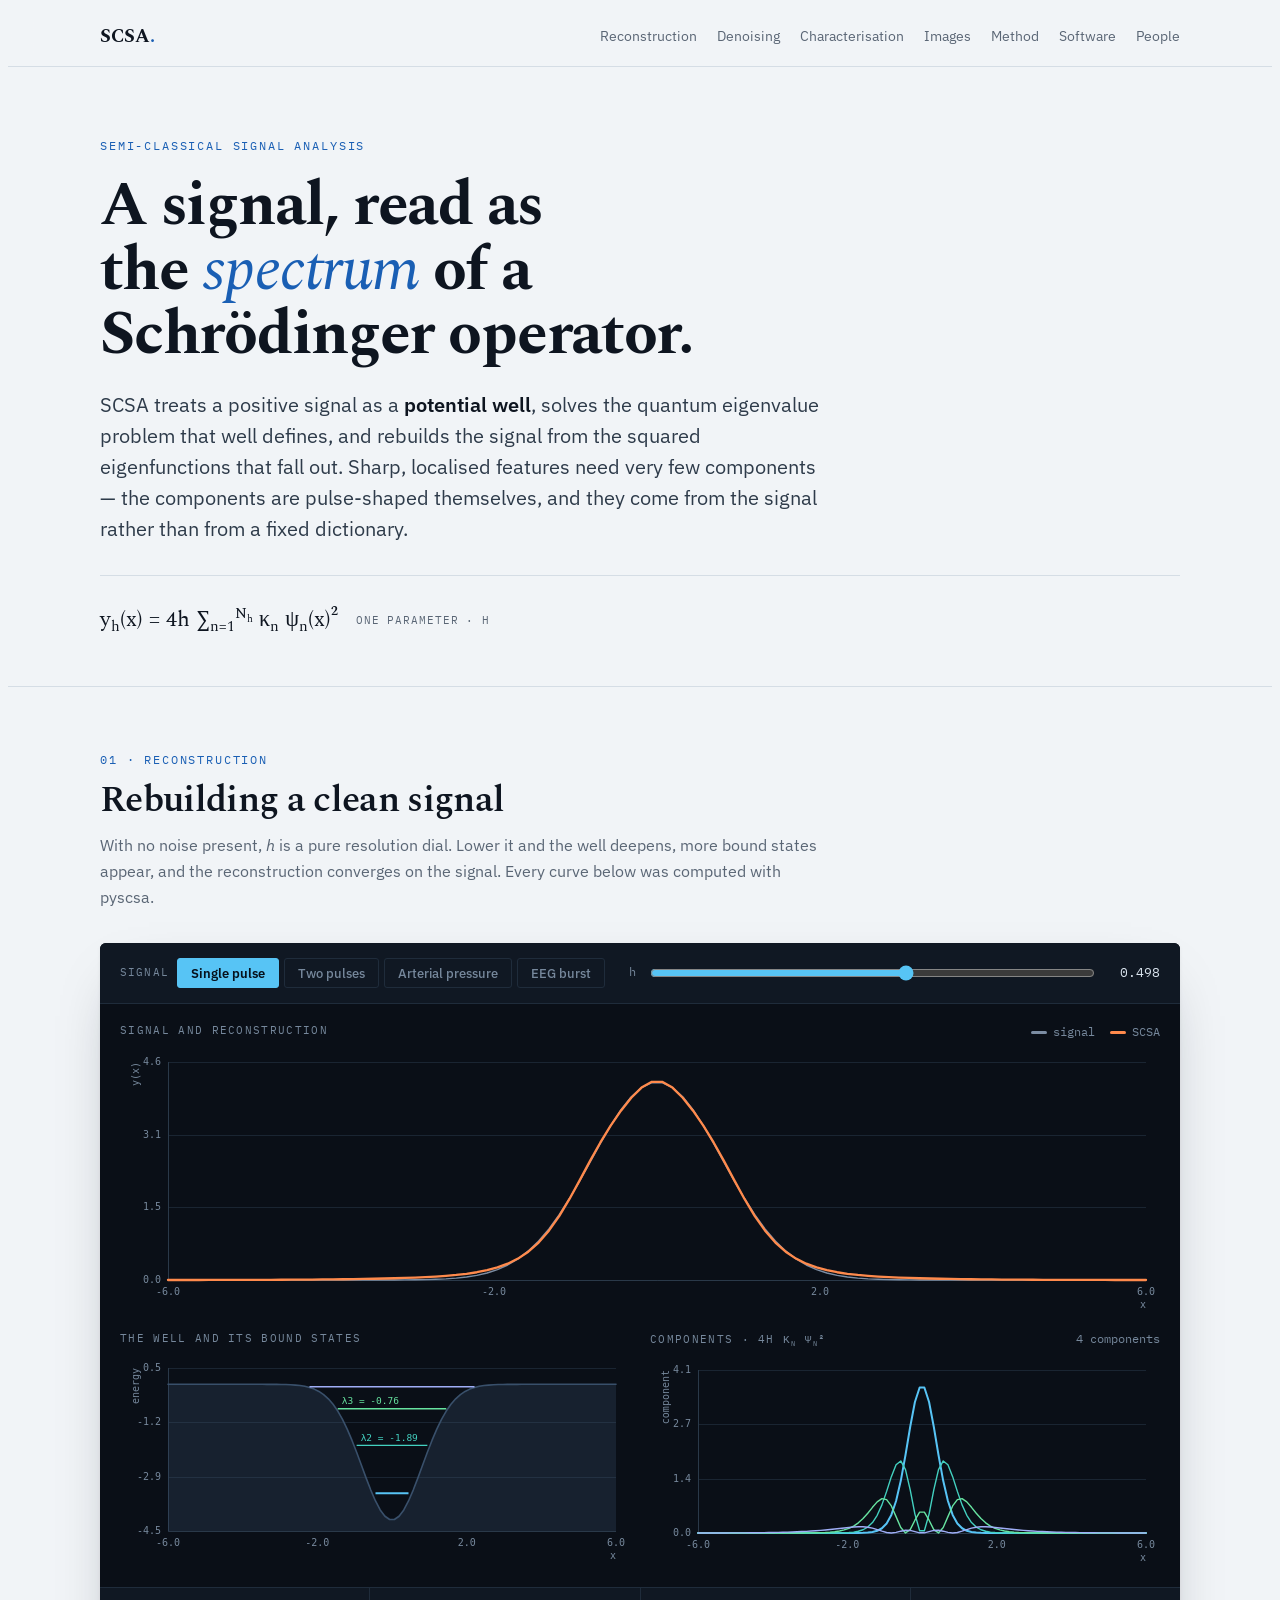
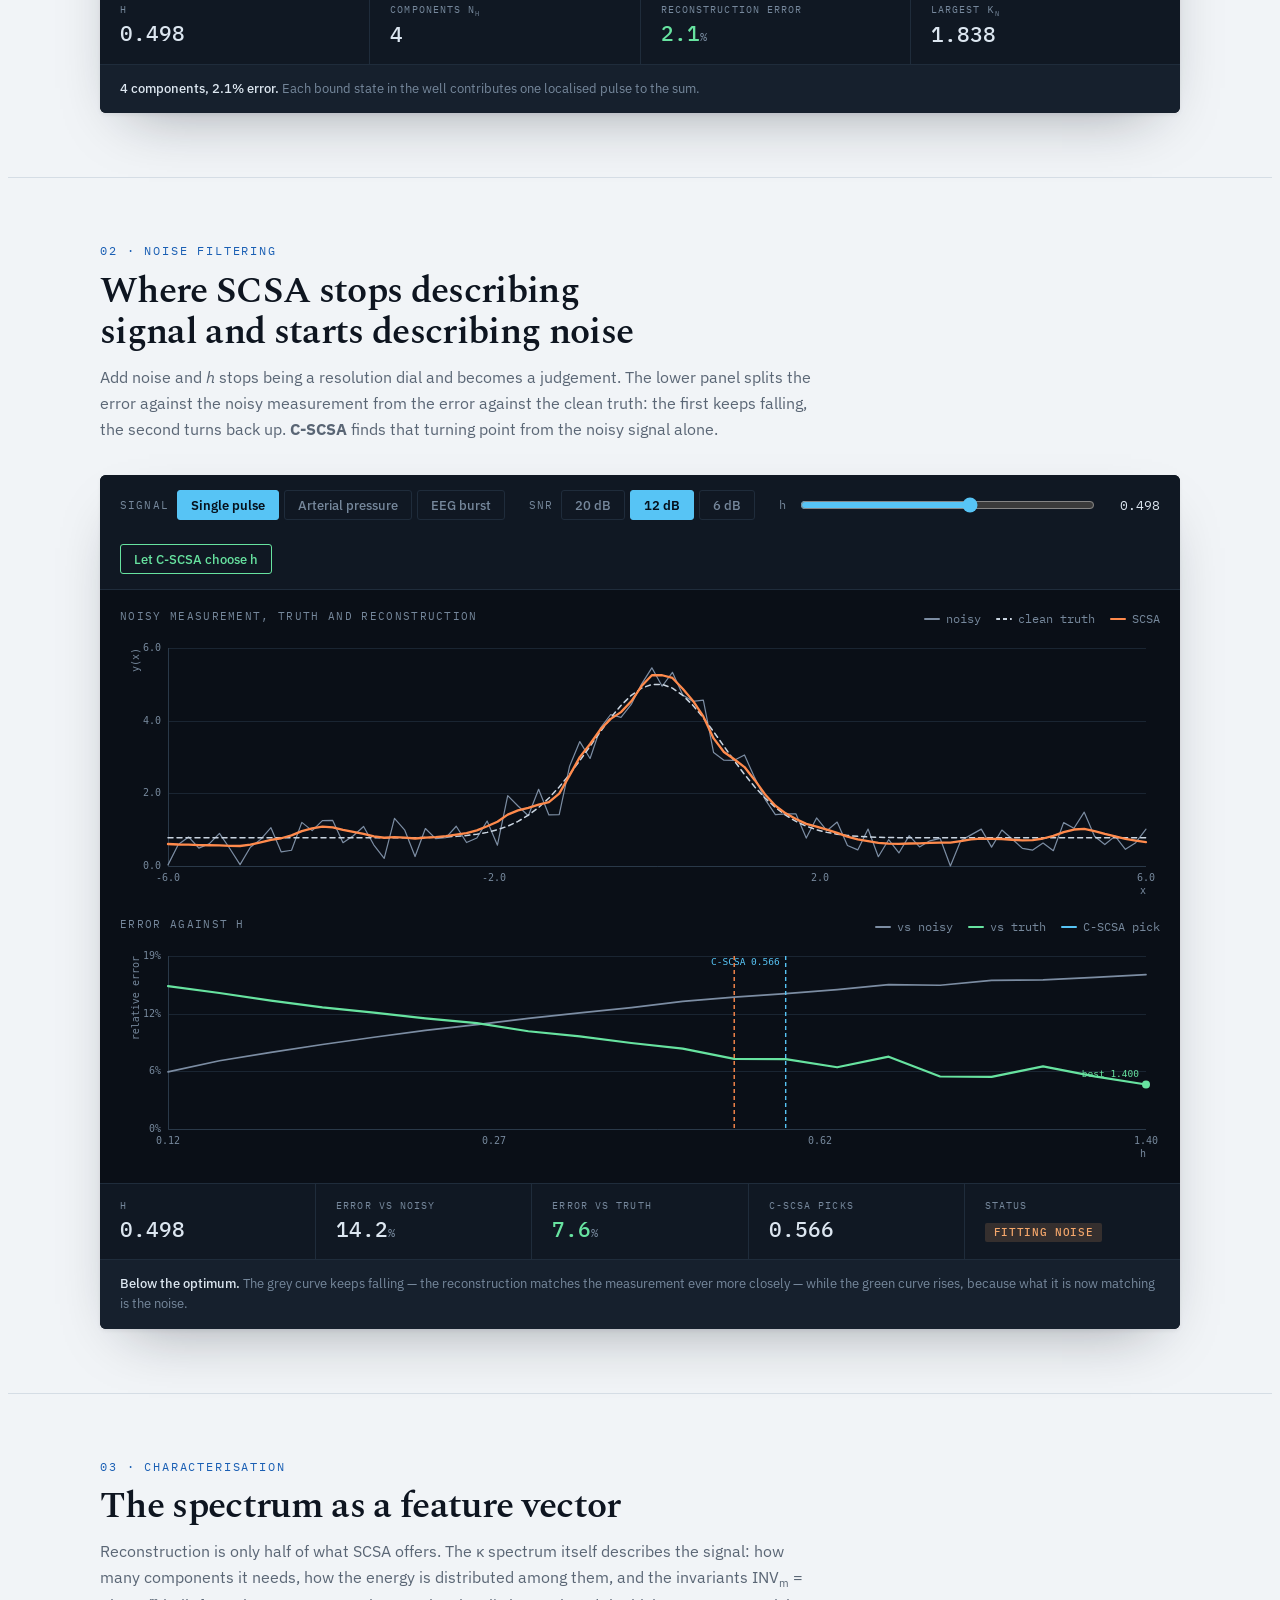
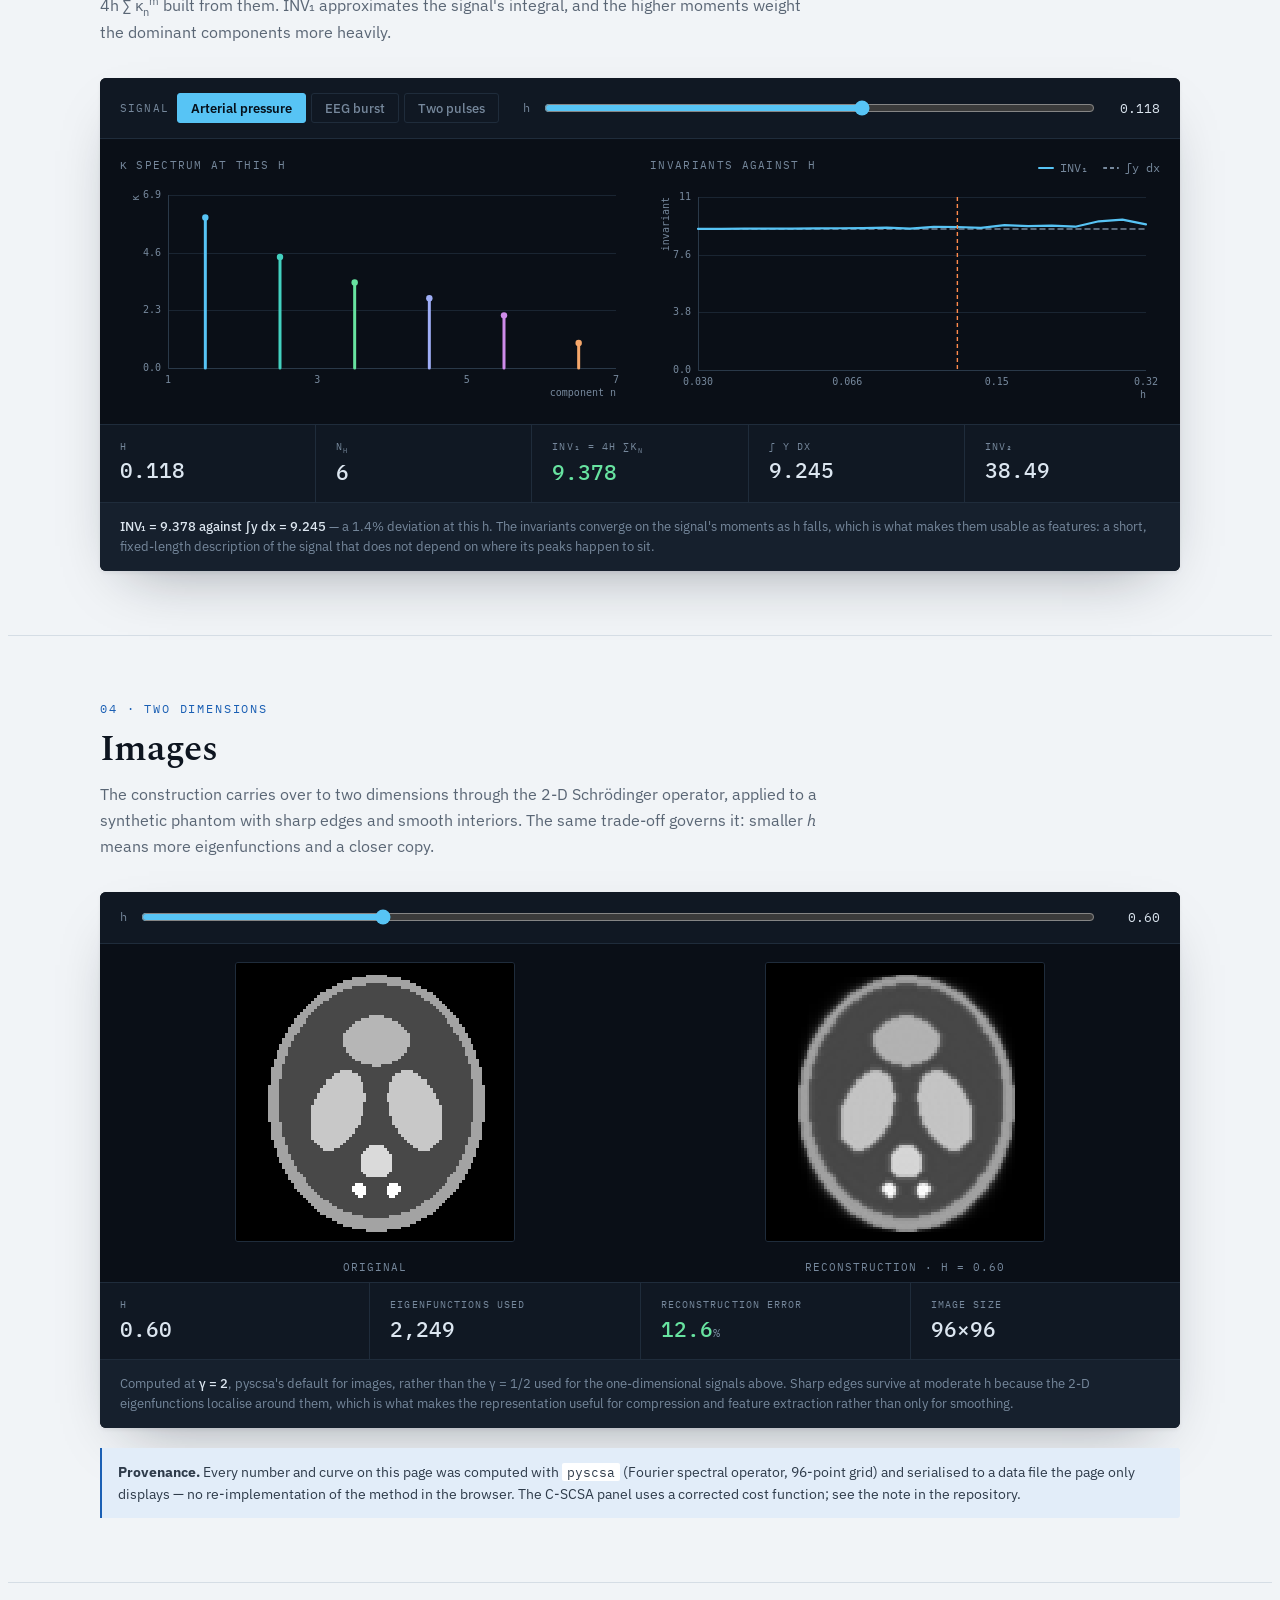
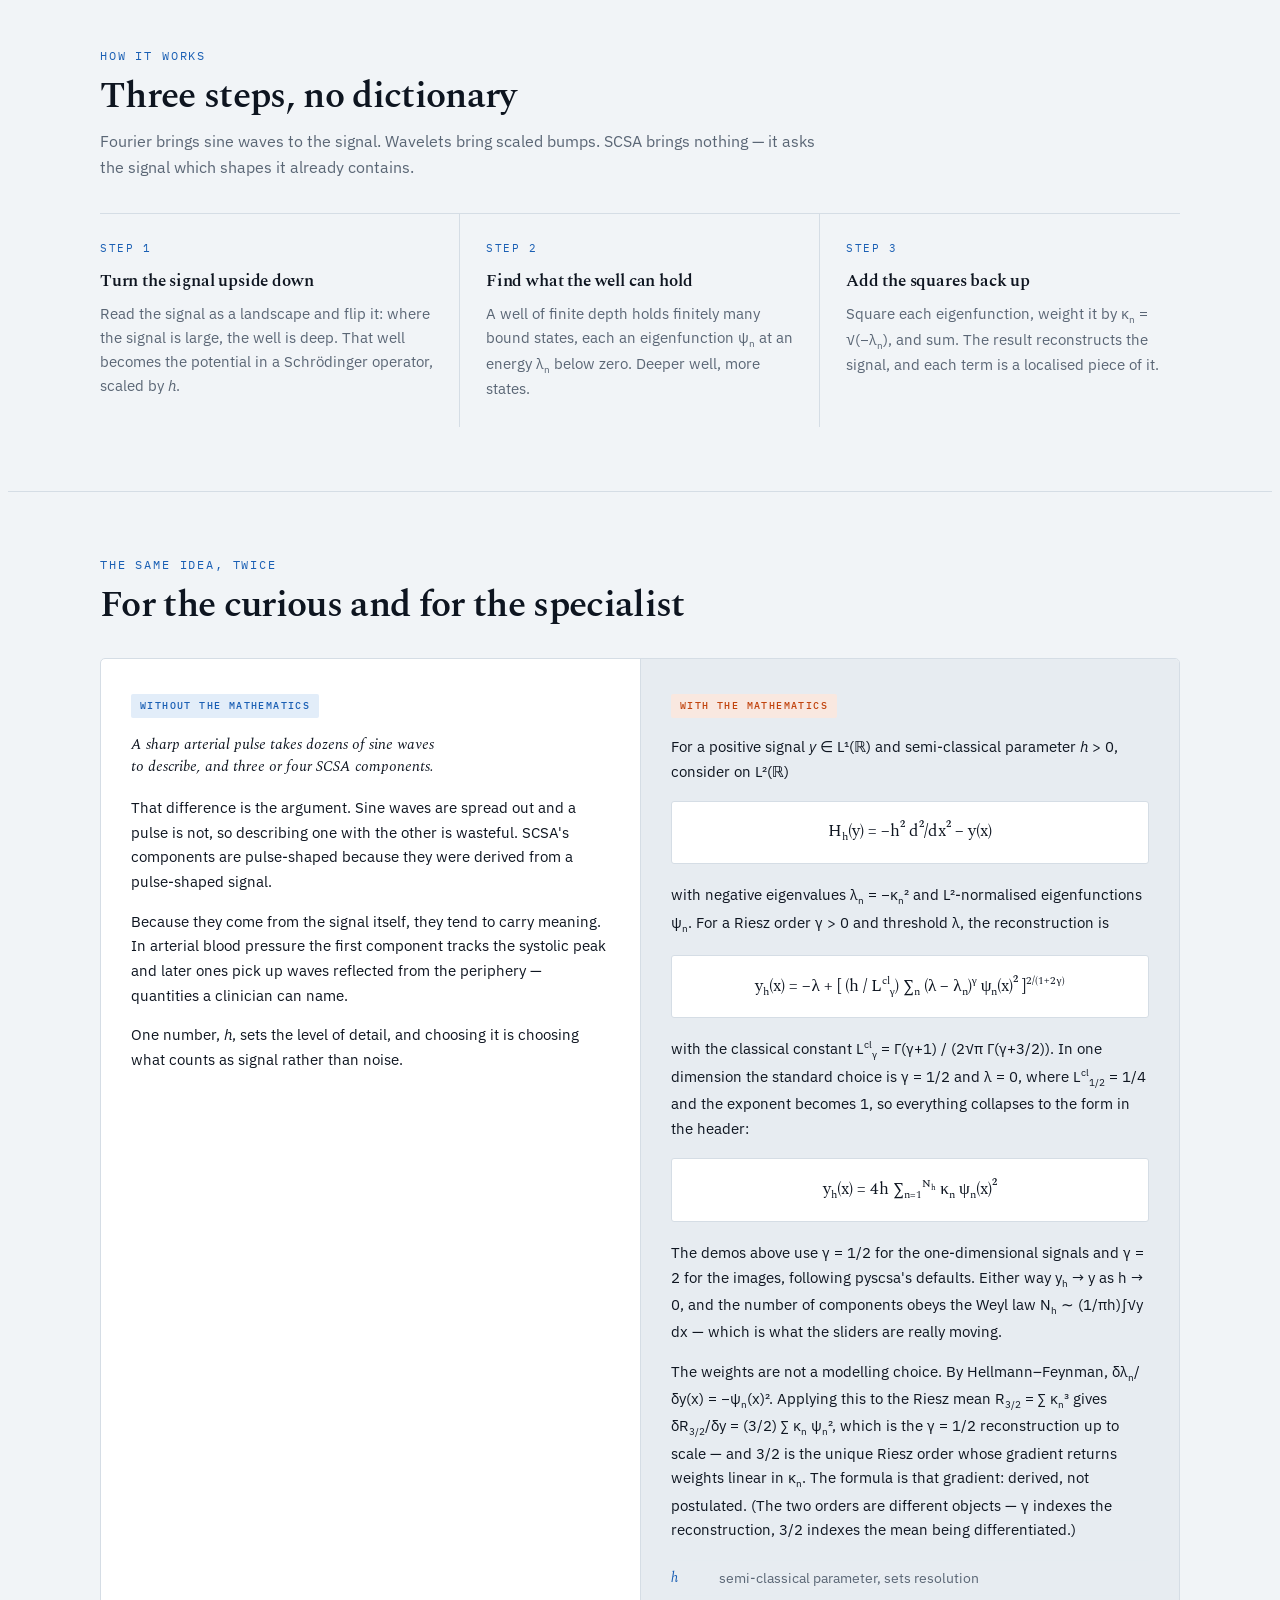
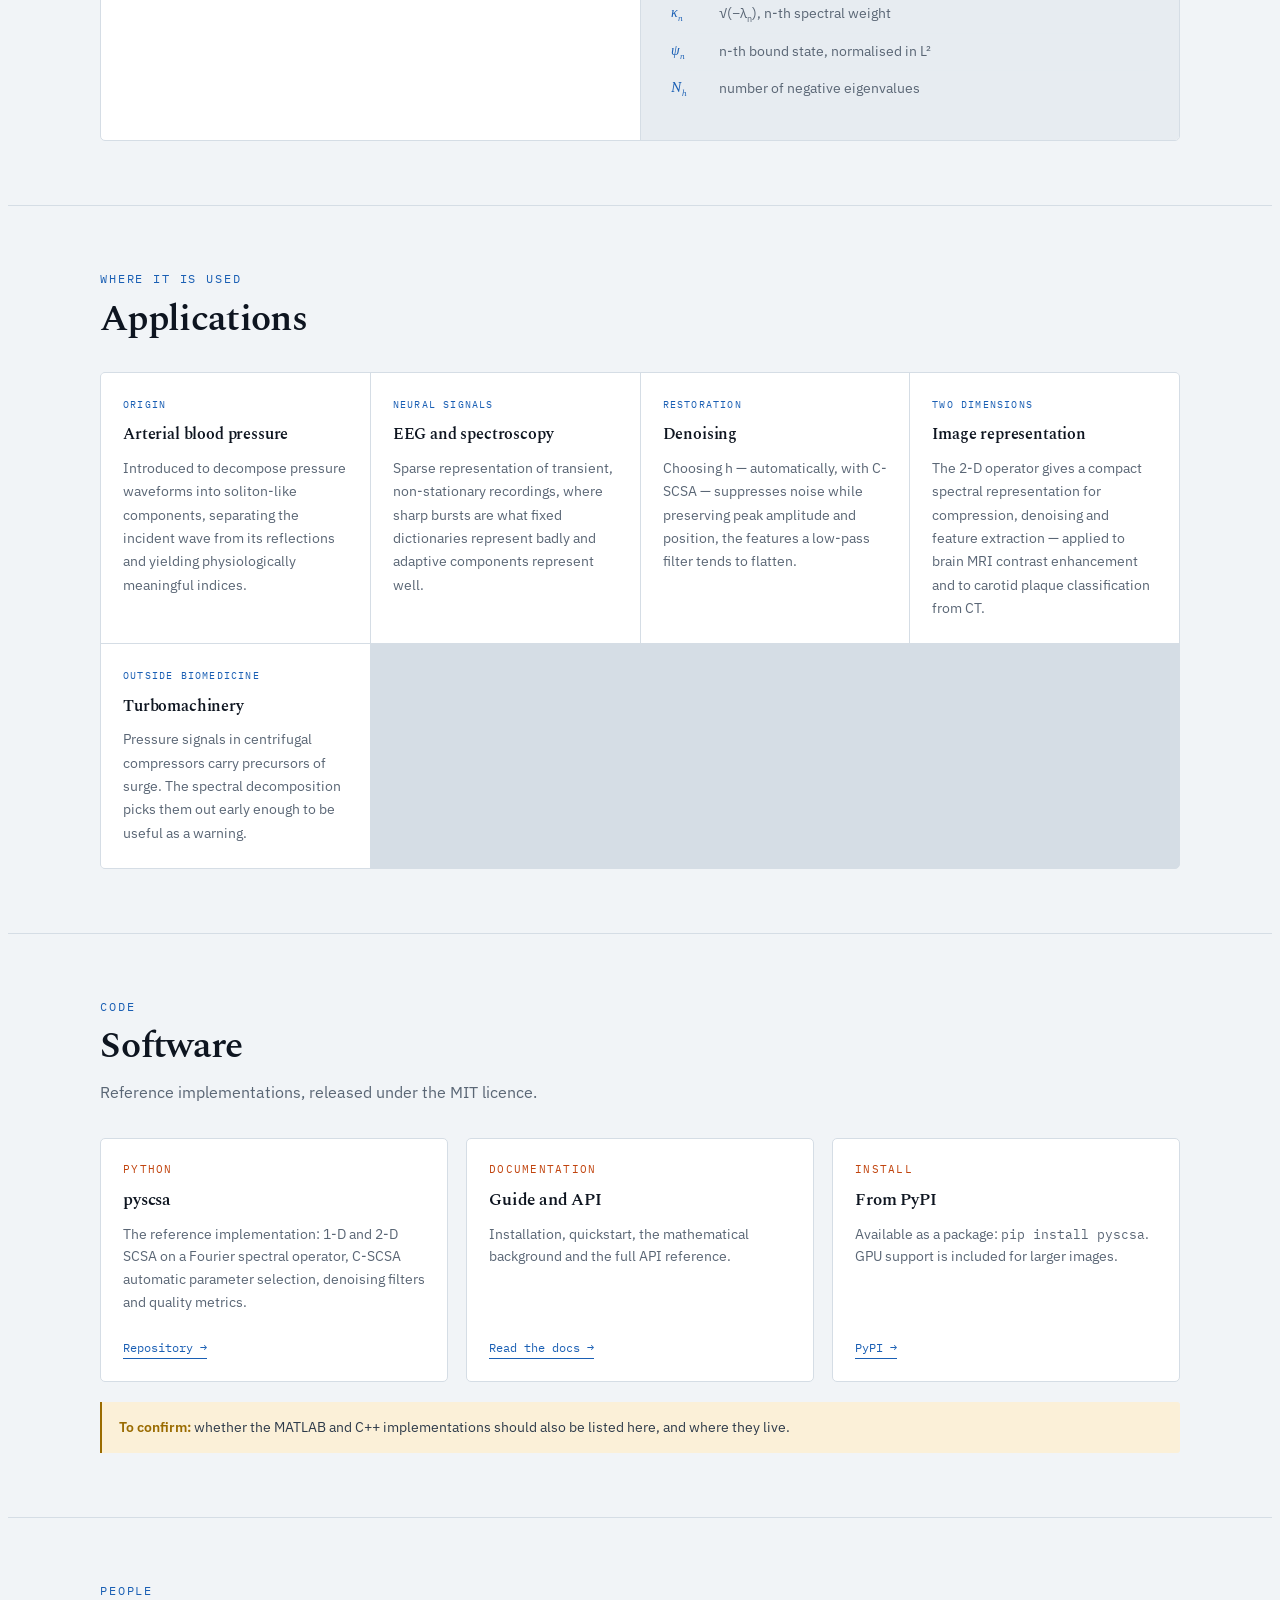
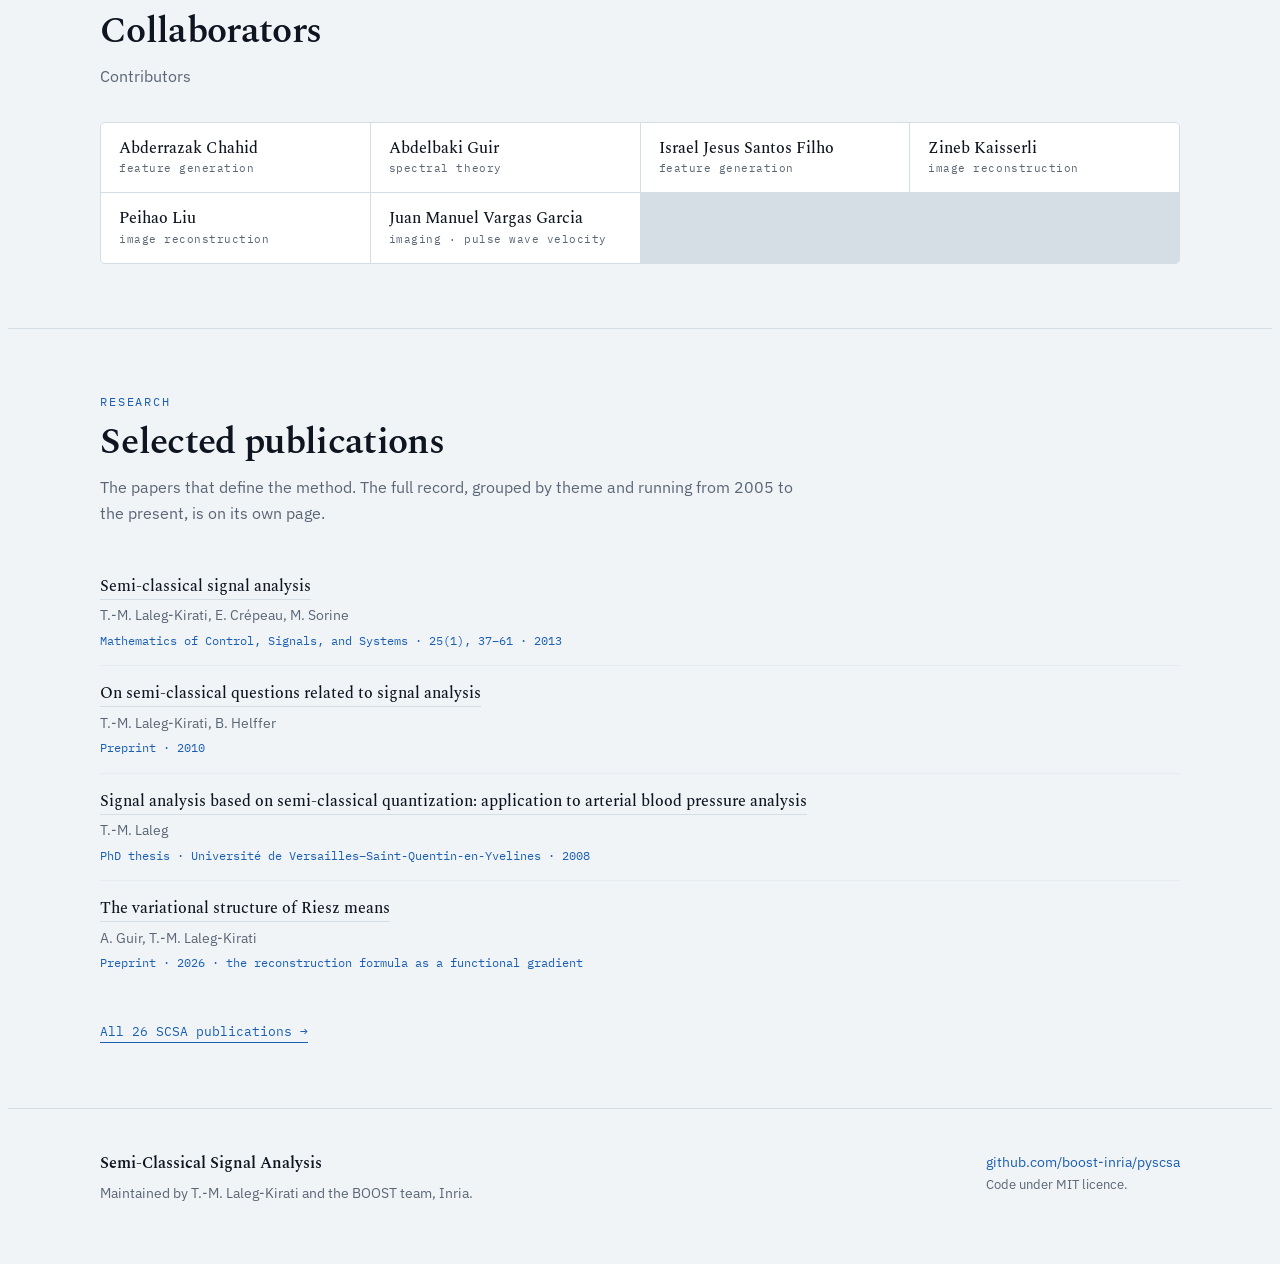
==== index.html @ 374a479a "Update index.html" ====
<!DOCTYPE html>
<html lang="en">
<head>
<meta charset="utf-8">
<meta name="viewport" content="width=device-width, initial-scale=1, viewport-fit=cover">
<title>Semi-Classical Signal Analysis</title>
<meta name="description" content="SCSA represents a signal as the spectral density of a Schrodinger operator. Interactive demos for reconstruction, denoising, characterisation and images.">
<link rel="preconnect" href="https://fonts.googleapis.com">
<link rel="preconnect" href="https://fonts.gstatic.com" crossorigin>
<link rel="stylesheet" href="https://fonts.googleapis.com/css2?family=Spectral:ital,wght@0,400;0,500;0,600;0,700;1,400&family=IBM+Plex+Sans:wght@400;500;600&family=IBM+Plex+Mono:wght@400;500;600&display=swap">
<link rel="stylesheet" href="style.css">

</head>
<body>
<nav class="nav">
  <div class="wrap nav-in">
    <a class="brand" href="#top">SCSA<em>.</em></a>
    <a class="lnk" href="#recon">Reconstruction</a>
    <a class="lnk" href="#denoise">Denoising</a>
    <a class="lnk" href="#charac">Characterisation</a>
    <a class="lnk" href="#images">Images</a>
    <a class="lnk" href="#method">Method</a>
    <a class="lnk" href="#software">Software</a>
    <a class="lnk" href="#people">People</a>
  </div>
</nav>
<div id="top"></div>

<header class="hero">
  <div class="wrap">
    <div class="eyebrow">Semi-Classical Signal Analysis</div>
    <h1>A signal, read as the <em>spectrum</em> of a Schrödinger operator.</h1>
    <p class="lede">SCSA treats a positive signal as a <b>potential well</b>, solves the quantum
      eigenvalue problem that well defines, and rebuilds the signal from the squared eigenfunctions
      that fall out. Sharp, localised features need very few components — the components are
      pulse-shaped themselves, and they come from the signal rather than from a fixed dictionary.</p>
    <div class="hero-formula">
      <span class="eq">y<sub>h</sub>(x) = 4h ∑<sub>n=1</sub><sup>N<sub>h</sub></sup> κ<sub>n</sub> ψ<sub>n</sub>(x)²</span>
      <span class="cap">one parameter · h</span>
    </div>
  </div>
</header>

<!-- ============ 1. RECONSTRUCTION ============ -->
<section id="recon">
  <div class="wrap">
    <div class="sec-head">
      <span class="sec-num">01 · Reconstruction</span>
      <h2>Rebuilding a clean signal</h2>
      <p class="sec-sub">With no noise present, <em>h</em> is a pure resolution dial. Lower it and the
        well deepens, more bound states appear, and the reconstruction converges on the signal.
        Every curve below was computed with pyscsa.</p>
    </div>
    <div class="instrument">
      <div class="ibar">
        <div class="grp" id="rBtns" role="group" aria-label="signal"><span class="glab">Signal</span></div>
        <div class="ctl">
          <label for="rH">h</label>
          <input class="slider" id="rH" type="range" min="0" max="19" value="11" step="1">
          <span class="val" id="rHv">—</span>
        </div>
      </div>
      <div class="panels">
        <div class="ptitle">
          <span class="nm">Signal and reconstruction</span>
          <span class="legend">
            <span class="lg"><span class="sw" style="background:#7C8DA3"></span>signal</span>
            <span class="lg"><span class="sw" style="background:#FF8A4C"></span>SCSA</span>
          </span>
        </div>
        <div class="cwrap"><canvas id="rMain" height="260"></canvas></div>
        <div class="duo">
          <div>
            <div class="ptitle"><span class="nm">The well and its bound states</span></div>
            <div class="cwrap"><canvas id="rWell" height="205"></canvas></div>
          </div>
          <div>
            <div class="ptitle"><span class="nm">Components · 4h κ<sub>n</sub> ψ<sub>n</sub>²</span>
              <span class="lg" id="rCn">—</span></div>
            <div class="cwrap"><canvas id="rComp" height="205"></canvas></div>
          </div>
        </div>
      </div>
      <div class="readouts">
        <div class="ro"><span class="k">h</span><span class="v" id="rOh">—</span></div>
        <div class="ro"><span class="k">Components N<sub>h</sub></span><span class="v" id="rOn">—</span></div>
        <div class="ro hl"><span class="k">Reconstruction error</span><span class="v" id="rOe">—</span></div>
        <div class="ro"><span class="k">Largest κ<sub>n</sub></span><span class="v" id="rOk">—</span></div>
      </div>
      <div class="inote" id="rNote">—</div>
    </div>
  </div>
</section>

<!-- ============ 2. DENOISING ============ -->
<section id="denoise">
  <div class="wrap">
    <div class="sec-head">
      <span class="sec-num">02 · Noise filtering</span>
      <h2>Where SCSA stops describing signal and starts describing noise</h2>
      <p class="sec-sub">Add noise and <em>h</em> stops being a resolution dial and becomes a
        judgement. The lower panel splits the error against the noisy measurement from the error
        against the clean truth: the first keeps falling, the second turns back up. <b>C-SCSA</b>
        finds that turning point from the noisy signal alone.</p>
    </div>
    <div class="instrument">
      <div class="ibar">
        <div class="grp" id="dBtns" role="group" aria-label="signal"><span class="glab">Signal</span></div>
        <div class="grp" id="dLv" role="group" aria-label="noise level"><span class="glab">SNR</span></div>
        <div class="ctl">
          <label for="dH">h</label>
          <input class="slider" id="dH" type="range" min="0" max="19" value="11" step="1">
          <span class="val" id="dHv">—</span>
        </div>
        <button class="pbtn act" id="dAuto">Let C-SCSA choose h</button>
      </div>
      <div class="panels">
        <div class="ptitle">
          <span class="nm">Noisy measurement, truth and reconstruction</span>
          <span class="legend">
            <span class="lg"><span class="sw" style="background:#7C8DA3"></span>noisy</span>
            <span class="lg"><span class="sw dash" style="color:#C9D4E0"></span>clean truth</span>
            <span class="lg"><span class="sw" style="background:#FF8A4C"></span>SCSA</span>
          </span>
        </div>
        <div class="cwrap"><canvas id="dMain" height="260"></canvas></div>
        <div class="ptitle">
          <span class="nm">Error against h</span>
          <span class="legend">
            <span class="lg"><span class="sw" style="background:#7C8DA3"></span>vs noisy</span>
            <span class="lg"><span class="sw" style="background:#67E3A0"></span>vs truth</span>
            <span class="lg"><span class="sw" style="background:#57C4F5"></span>C-SCSA pick</span>
          </span>
        </div>
        <div class="cwrap"><canvas id="dSweep" height="215"></canvas></div>
      </div>
      <div class="readouts">
        <div class="ro"><span class="k">h</span><span class="v" id="dOh">—</span></div>
        <div class="ro"><span class="k">Error vs noisy</span><span class="v" id="dOo">—</span></div>
        <div class="ro hl"><span class="k">Error vs truth</span><span class="v" id="dOt">—</span></div>
        <div class="ro"><span class="k">C-SCSA picks</span><span class="v" id="dOc">—</span></div>
        <div class="ro"><span class="k">Status</span><span class="v" style="font-size:.95rem"><span class="flag idle" id="dFlag">—</span></span></div>
      </div>
      <div class="inote" id="dNote">—</div>
    </div>
  </div>
</section>

<!-- ============ 3. CHARACTERISATION ============ -->
<section id="charac">
  <div class="wrap">
    <div class="sec-head">
      <span class="sec-num">03 · Characterisation</span>
      <h2>The spectrum as a feature vector</h2>
      <p class="sec-sub">Reconstruction is only half of what SCSA offers. The κ spectrum itself
        describes the signal: how many components it needs, how the energy is distributed among them,
        and the invariants INV<sub>m</sub> = 4h ∑ κ<sub>n</sub><sup>m</sup> built from them. INV₁
        approximates the signal's integral, and the higher moments weight the dominant components
        more heavily.</p>
    </div>
    <div class="instrument">
      <div class="ibar">
        <div class="grp" id="cBtns" role="group" aria-label="signal"><span class="glab">Signal</span></div>
        <div class="ctl">
          <label for="cH">h</label>
          <input class="slider" id="cH" type="range" min="0" max="19" value="11" step="1">
          <span class="val" id="cHv">—</span>
        </div>
      </div>
      <div class="panels">
        <div class="duo">
          <div>
            <div class="ptitle"><span class="nm">κ spectrum at this h</span></div>
            <div class="cwrap"><canvas id="cKap" height="215"></canvas></div>
          </div>
          <div>
            <div class="ptitle"><span class="nm">Invariants against h</span>
              <span class="legend">
                <span class="lg"><span class="sw" style="background:#57C4F5"></span>INV₁</span>
                <span class="lg"><span class="sw dash" style="color:#76889C"></span>∫y dx</span>
              </span></div>
            <div class="cwrap"><canvas id="cInv" height="215"></canvas></div>
          </div>
        </div>
      </div>
      <div class="readouts">
        <div class="ro"><span class="k">h</span><span class="v" id="cOh">—</span></div>
        <div class="ro"><span class="k">N<sub>h</sub></span><span class="v" id="cOn">—</span></div>
        <div class="ro hl"><span class="k">INV₁ = 4h ∑κ<sub>n</sub></span><span class="v" id="cO1">—</span></div>
        <div class="ro"><span class="k">∫ y dx</span><span class="v" id="cOa">—</span></div>
        <div class="ro"><span class="k">INV₂</span><span class="v" id="cO2">—</span></div>
      </div>
      <div class="inote" id="cNote">—</div>
    </div>
  </div>
</section>

<!-- ============ 4. IMAGES ============ -->
<section id="images">
  <div class="wrap">
    <div class="sec-head">
      <span class="sec-num">04 · Two dimensions</span>
      <h2>Images</h2>
      <p class="sec-sub">The construction carries over to two dimensions through the 2-D Schrödinger
        operator, applied to a synthetic phantom with sharp edges and smooth interiors. The same
        trade-off governs it: smaller <em>h</em> means more eigenfunctions and a closer copy.</p>
    </div>
    <div class="instrument">
      <div class="ibar">
        <div class="ctl">
          <label for="iH">h</label>
          <input class="slider" id="iH" type="range" min="0" max="4" value="1" step="1">
          <span class="val" id="iHv">—</span>
        </div>
      </div>
      <div class="imgrow">
        <div class="imgbox"><img id="iOrig" alt="original phantom"><span class="cap">original</span></div>
        <div class="imgbox"><img id="iRec" alt="SCSA reconstruction"><span class="cap" id="iCap">reconstruction</span></div>
      </div>
      <div class="readouts">
        <div class="ro"><span class="k">h</span><span class="v" id="iOh">—</span></div>
        <div class="ro"><span class="k">Eigenfunctions used</span><span class="v" id="iOn">—</span></div>
        <div class="ro hl"><span class="k">Reconstruction error</span><span class="v" id="iOe">—</span></div>
        <div class="ro"><span class="k">Image size</span><span class="v" id="iOs">—</span></div>
      </div>
      <div class="inote">Computed at <b>γ = 2</b>, pyscsa's default for images, rather than the
        γ = 1/2 used for the one-dimensional signals above. Sharp edges survive at moderate h because
        the 2-D eigenfunctions localise around them, which is what makes the representation useful
        for compression and feature extraction rather than only for smoothing.</div>
    </div>

    <div class="prov"><div><b>Provenance.</b> Every number and curve on this page was computed with
      <code>pyscsa</code> (Fourier spectral operator, 96-point grid) and serialised to a data file
      the page only displays — no re-implementation of the method in the browser. The C-SCSA panel
      uses a corrected cost function; see the note in the repository.</div></div>
  </div>
</section>

<!-- ============ METHOD ============ -->
<section id="method">
  <div class="wrap">
    <div class="sec-head">
      <span class="sec-num">How it works</span>
      <h2>Three steps, no dictionary</h2>
      <p class="sec-sub">Fourier brings sine waves to the signal. Wavelets bring scaled bumps. SCSA
        brings nothing — it asks the signal which shapes it already contains.</p>
    </div>
    <div class="steps">
      <div class="step"><span class="n">STEP 1</span><h3>Turn the signal upside down</h3>
        <p>Read the signal as a landscape and flip it: where the signal is large, the well is deep.
          That well becomes the potential in a Schrödinger operator, scaled by <em>h</em>.</p></div>
      <div class="step"><span class="n">STEP 2</span><h3>Find what the well can hold</h3>
        <p>A well of finite depth holds finitely many bound states, each an eigenfunction ψ<sub>n</sub>
          at an energy λ<sub>n</sub> below zero. Deeper well, more states.</p></div>
      <div class="step"><span class="n">STEP 3</span><h3>Add the squares back up</h3>
        <p>Square each eigenfunction, weight it by κ<sub>n</sub> = √(−λ<sub>n</sub>), and sum. The
          result reconstructs the signal, and each term is a localised piece of it.</p></div>
    </div>
  </div>
</section>

<section>
  <div class="wrap">
    <div class="sec-head"><span class="sec-num">The same idea, twice</span>
      <h2>For the curious and for the specialist</h2></div>
    <div class="tiers">
      <div class="tier">
        <span class="tier-tag plain">Without the mathematics</span>
        <p class="pull">A sharp arterial pulse takes dozens of sine waves to describe, and three or
          four SCSA components.</p>
        <p>That difference is the argument. Sine waves are spread out and a pulse is not, so
          describing one with the other is wasteful. SCSA's components are pulse-shaped because they
          were derived from a pulse-shaped signal.</p>
        <p>Because they come from the signal itself, they tend to carry meaning. In arterial blood
          pressure the first component tracks the systolic peak and later ones pick up waves
          reflected from the periphery — quantities a clinician can name.</p>
        <p>One number, <em>h</em>, sets the level of detail, and choosing it is choosing what counts
          as signal rather than noise.</p>
      </div>
      <div class="tier math">
        <span class="tier-tag tech">With the mathematics</span>
        <p>For a positive signal <em>y</em> ∈ L¹(ℝ) and semi-classical parameter <em>h</em> &gt; 0,
          consider on L²(ℝ)</p>
        <div class="eqblock">H<sub>h</sub>(y) = −h² d²/dx² − y(x)</div>
        <p>with negative eigenvalues λ<sub>n</sub> = −κ<sub>n</sub>² and L²-normalised eigenfunctions
          ψ<sub>n</sub>. For a Riesz order γ &gt; 0 and threshold λ, the reconstruction is</p>
        <div class="eqblock">y<sub>h</sub>(x) = −λ + [ (h / L<sup>cl</sup><sub>γ</sub>) ∑<sub>n</sub> (λ − λ<sub>n</sub>)<sup>γ</sup> ψ<sub>n</sub>(x)² ]<sup>2/(1+2γ)</sup></div>
        <p>with the classical constant L<sup>cl</sup><sub>γ</sub> = Γ(γ+1) / (2√π Γ(γ+3/2)).
          In one dimension the standard choice is γ = 1/2 and λ = 0, where
          L<sup>cl</sup><sub>1/2</sub> = 1/4 and the exponent becomes 1, so everything collapses to
          the form in the header:</p>
        <div class="eqblock">y<sub>h</sub>(x) = 4h ∑<sub>n=1</sub><sup>N<sub>h</sub></sup> κ<sub>n</sub> ψ<sub>n</sub>(x)²</div>
        <p>The demos above use γ = 1/2 for the one-dimensional signals and γ = 2 for the images,
          following pyscsa's defaults. Either way y<sub>h</sub> → y as h → 0, and the number of
          components obeys the Weyl law N<sub>h</sub> ∼ (1/πh)∫√y dx — which is what the sliders are
          really moving.</p>
        <p>The weights are not a modelling choice. By Hellmann–Feynman,
          δλ<sub>n</sub>/δy(x) = −ψ<sub>n</sub>(x)². Applying this to the Riesz mean
          R<sub>3/2</sub> = ∑ κ<sub>n</sub>³ gives δR<sub>3/2</sub>/δy = (3/2) ∑ κ<sub>n</sub>
          ψ<sub>n</sub>², which is the γ = 1/2 reconstruction up to scale — and 3/2 is the unique
          Riesz order whose gradient returns weights linear in κ<sub>n</sub>. The formula is that
          gradient: derived, not postulated. (The two orders are different objects — γ indexes the
          reconstruction, 3/2 indexes the mean being differentiated.)</p>
        <ul class="deflist">
          <li><span class="sym">h</span><span class="txt">semi-classical parameter, sets resolution</span></li>
          <li><span class="sym">κ<sub>n</sub></span><span class="txt">√(−λ<sub>n</sub>), n-th spectral weight</span></li>
          <li><span class="sym">ψ<sub>n</sub></span><span class="txt">n-th bound state, normalised in L²</span></li>
          <li><span class="sym">N<sub>h</sub></span><span class="txt">number of negative eigenvalues</span></li>
        </ul>
      </div>
    </div>
  </div>
</section>

<section id="apps">
  <div class="wrap">
    <div class="sec-head"><span class="sec-num">Where it is used</span><h2>Applications</h2></div>
    <div class="apps">
      <div class="app"><div class="tagline">Origin</div><h3>Arterial blood pressure</h3>
        <p>Introduced to decompose pressure waveforms into soliton-like components, separating the
          incident wave from its reflections and yielding physiologically meaningful indices.</p></div>
      <div class="app"><div class="tagline">Neural signals</div><h3>EEG and spectroscopy</h3>
        <p>Sparse representation of transient, non-stationary recordings, where sharp bursts are what
          fixed dictionaries represent badly and adaptive components represent well.</p></div>
      <div class="app"><div class="tagline">Restoration</div><h3>Denoising</h3>
        <p>Choosing h — automatically, with C-SCSA — suppresses noise while preserving peak amplitude
          and position, the features a low-pass filter tends to flatten.</p></div>
      <div class="app"><div class="tagline">Two dimensions</div><h3>Image representation</h3>
        <p>The 2-D operator gives a compact spectral representation for compression, denoising and
          feature extraction — applied to brain MRI contrast enhancement and to carotid plaque
          classification from CT.</p></div>
      <div class="app"><div class="tagline">Outside biomedicine</div><h3>Turbomachinery</h3>
        <p>Pressure signals in centrifugal compressors carry precursors of surge. The spectral
          decomposition picks them out early enough to be useful as a warning.</p></div>
    </div>
  </div>
</section>

<section id="software">
  <div class="wrap">
    <div class="sec-head"><span class="sec-num">Code</span><h2>Software</h2>
      <p class="sec-sub">Reference implementations, released under the MIT licence.</p></div>
    <div class="sw-grid">
      <div class="sw-card"><span class="lang">Python</span><h3>pyscsa</h3>
        <p>The reference implementation: 1-D and 2-D SCSA on a Fourier spectral operator, C-SCSA
          automatic parameter selection, denoising filters and quality metrics.</p>
        <a href="https://github.com/boost-inria/pyscsa">Repository →</a></div>
      <div class="sw-card"><span class="lang">Documentation</span><h3>Guide and API</h3>
        <p>Installation, quickstart, the mathematical background and the full API reference.</p>
        <a href="https://pyscsa.readthedocs.io">Read the docs →</a></div>
      <div class="sw-card"><span class="lang">Install</span><h3>From PyPI</h3>
        <p>Available as a package: <code style="font-family:var(--mono);font-size:.9em">pip install pyscsa</code>.
          GPU support is included for larger images.</p>
        <a href="https://pypi.org/project/pyscsa/">PyPI →</a></div>
    </div>
    <div class="todo"><b>To confirm:</b> whether the MATLAB and C++ implementations should also be
      listed here, and where they live.</div>
  </div>
</section>

<section id="people">
  <div class="wrap">
    <div class="sec-head">
      <span class="sec-num">People</span>
      <h2>Collaborators</h2>
      <p class="sec-sub"> Contributors </p>
    </div>
    <div class="people">
      <div class="person"><span class="nm">Abderrazak Chahid</span><span class="ar">feature generation</span></div>
      <div class="person"><span class="nm">Abdelbaki Guir</span><span class="ar">spectral theory</span></div>
      <div class="person"><span class="nm">Israel Jesus Santos Filho</span><span class="ar">feature generation</span></div>
      <div class="person"><span class="nm">Zineb Kaisserli</span><span class="ar">image reconstruction</span></div>
      <div class="person"><span class="nm">Peihao Liu</span><span class="ar">image reconstruction</span></div>
      <div class="person"><span class="nm">Juan Manuel Vargas Garcia</span><span class="ar">imaging · pulse wave velocity</span></div>
    </div>
  </div>
</section>



<section id="papers-teaser">
  <div class="wrap">
    <div class="sec-head">
      <span class="sec-num">Research</span>
      <h2>Selected publications</h2>
      <p class="sec-sub">The papers that define the method. The full record, grouped by theme and
        running from 2005 to the present, is on its own page.</p>
    </div>
    <div class="pub-group">
      <div class="pub"><span class="t"><a href="https://dx.doi.org/10.1007/s00498-012-0091-1">Semi-classical signal analysis</a></span>
        <span class="a">T.-M. Laleg-Kirati, E. Crépeau, M. Sorine</span>
        <span class="v">Mathematics of Control, Signals, and Systems · 25(1), 37–61 · 2013</span></div>
      <div class="pub"><span class="t"><a href="https://inria.hal.science/inria-00520773v2">On semi-classical questions related to signal analysis</a></span>
        <span class="a">T.-M. Laleg-Kirati, B. Helffer</span>
        <span class="v">Preprint · 2010</span></div>
      <div class="pub"><span class="t"><a href="https://theses.hal.science/tel-00357309v1">Signal analysis based on semi-classical quantization: application to arterial blood pressure analysis</a></span>
        <span class="a">T.-M. Laleg</span>
        <span class="v">PhD thesis · Université de Versailles–Saint-Quentin-en-Yvelines · 2008</span></div>
      <div class="pub"><span class="t"><a href="https://hal.science/hal-05659403v1">The variational structure of Riesz means</a></span>
        <span class="a">A. Guir, T.-M. Laleg-Kirati</span>
        <span class="v">Preprint · 2026 · the reconstruction formula as a functional gradient</span></div>
    </div>
    <p style="margin-top:22px"><a class="morelink" href="publications.html">All 26 SCSA publications →</a></p>
  </div>
</section>

<footer>
  <div class="wrap foot-in">
    <div><div style="font-family:var(--serif);font-weight:600;color:var(--ink);font-size:1.02rem;margin-bottom:5px">Semi-Classical Signal Analysis</div>
      <div>Maintained by T.-M. Laleg-Kirati and the BOOST team, Inria.</div></div>
    <div><a href="https://github.com/boost-inria/pyscsa">github.com/boost-inria/pyscsa</a><br>
      <span style="font-size:.82rem">Code under MIT licence.</span></div>
  </div>
</footer>
<script src="data.js"></script>
<script>
(function(){
  "use strict";
  var D=window.SCSA_DATA;
  var $=function(i){return document.getElementById(i);};
  var PANEL={bg:"#0A0F17",grid:"#1A2532",axis:"#2A3949",text:"#76889C"};
  var COMP=["--c1","--c2","--c3","--c4","--c5","--c6"];
  function cv(n){return getComputedStyle(document.documentElement).getPropertyValue(n).trim();}
  if(!D){return;}

  function setup(el,hCss){
    var dpr=Math.min(window.devicePixelRatio||1,2);
    var w=Math.max(el.parentElement.clientWidth,200);
    el.width=Math.round(w*dpr); el.height=Math.round(hCss*dpr);
    el.style.height=hCss+"px";
    var c=el.getContext("2d"); c.setTransform(dpr,0,0,dpr,0,0);
    c.fillStyle=PANEL.bg; c.fillRect(0,0,w,hCss);
    return {c:c,w:w,h:hCss};
  }
  function frame(c,w,h,P,xr,yr,xlab,ylab,yfmt,xfmt,xlog){
    c.strokeStyle=PANEL.grid; c.lineWidth=1;
    c.fillStyle=PANEL.text; c.font='400 10px "IBM Plex Mono",monospace';
    c.textAlign="right"; c.textBaseline="middle";
    for(var k=0;k<=3;k++){
      var v=yr[0]+(yr[1]-yr[0])*k/3;
      var yy=Math.round(h-P.b-(v-yr[0])/(yr[1]-yr[0])*(h-P.t-P.b))+0.5;
      c.beginPath(); c.moveTo(P.l,yy); c.lineTo(w-P.r,yy); c.stroke();
      c.fillText(yfmt?yfmt(v):(Math.abs(v)>=10?v.toFixed(0):v.toFixed(1)),P.l-7,yy);
    }
    c.strokeStyle=PANEL.axis; c.beginPath();
    c.moveTo(P.l+0.5,P.t); c.lineTo(P.l+0.5,h-P.b+0.5); c.lineTo(w-P.r,h-P.b+0.5); c.stroke();
    c.textAlign="center"; c.textBaseline="top";
    for(k=0;k<=3;k++){
      var t=k/3, vx;
      if(xlog){ vx=xr[0]*Math.pow(xr[1]/xr[0],t); } else { vx=xr[0]+(xr[1]-xr[0])*t; }
      c.fillText(xfmt?xfmt(vx):(Math.abs(xr[1]-xr[0])<3?vx.toFixed(2):vx.toFixed(1)),
                 P.l+t*(w-P.r-P.l),h-P.b+7);
    }
    c.textAlign="right"; c.fillText(xlab,w-P.r,h-P.b+20);
    c.save(); c.translate(11,P.t); c.rotate(-Math.PI/2);
    c.textAlign="right"; c.textBaseline="top"; c.fillText(ylab,0,0); c.restore();
  }
  function mapx(v,xr,L,R,xlog){
    return xlog ? L+Math.log(v/xr[0])/Math.log(xr[1]/xr[0])*(R-L)
                : L+(v-xr[0])/(xr[1]-xr[0])*(R-L);
  }
  function line(g,P,xs,ys,xr,yr,col,lw,dash,fill,xlog){
    var L=P.l,R=g.w-P.r,T=P.t,B=g.h-P.b,c=g.c,i,X,Y;
    c.save(); c.beginPath();
    for(i=0;i<xs.length;i++){
      X=mapx(xs[i],xr,L,R,xlog); Y=B-(ys[i]-yr[0])/(yr[1]-yr[0])*(B-T);
      i?c.lineTo(X,Y):c.moveTo(X,Y);
    }
    if(fill){
      c.lineTo(mapx(xs[xs.length-1],xr,L,R,xlog),B);
      c.lineTo(mapx(xs[0],xr,L,R,xlog),B); c.closePath();
      c.fillStyle=fill; c.fill(); c.beginPath();
      for(i=0;i<xs.length;i++){
        X=mapx(xs[i],xr,L,R,xlog); Y=B-(ys[i]-yr[0])/(yr[1]-yr[0])*(B-T);
        i?c.lineTo(X,Y):c.moveTo(X,Y);
      }
    }
    c.strokeStyle=col; c.lineWidth=lw; c.lineJoin="round"; c.lineCap="round";
    if(dash)c.setLineDash(dash);
    c.stroke(); c.restore();
  }
  function vline(g,P,x,xr,col,lab,xlog){
    var L=P.l,R=g.w-P.r,T=P.t,B=g.h-P.b,c=g.c;
    var X=mapx(x,xr,L,R,xlog);
    c.save(); c.strokeStyle=col; c.lineWidth=1.4; c.setLineDash([4,3]);
    c.beginPath(); c.moveTo(X,T); c.lineTo(X,B); c.stroke(); c.setLineDash([]);
    if(lab){ c.fillStyle=col; c.font='500 9.5px "IBM Plex Mono",monospace';
      c.textAlign=X>(L+R)/2?"right":"left"; c.textBaseline="top";
      c.fillText(lab,X+(X>(L+R)/2?-6:6),T+2); }
    c.restore();
  }
  function mkBtns(host,keys,labels,onPick){
    keys.forEach(function(k,i){
      var b=document.createElement("button");
      b.className="pbtn"; b.textContent=labels[i];
      b.setAttribute("aria-pressed",i===0?"true":"false");
      b.addEventListener("click",function(){
        host.querySelectorAll(".pbtn").forEach(function(o){o.setAttribute("aria-pressed","false");});
        b.setAttribute("aria-pressed","true"); onPick(k);
      });
      host.appendChild(b);
    });
  }
  function pct(v){return (v*100).toFixed(1)+"<small>%</small>";}

  /* ---------------- 1. reconstruction ---------------- */
  (function(){
    var keys=Object.keys(D.recon), cur=keys[0];
    mkBtns($("rBtns"),keys,keys.map(function(k){return D.recon[k].label;}),
           function(k){cur=k;draw();});
    $("rH").addEventListener("input",draw);
    function draw(){
      var S=D.recon[cur], i=+$("rH").value, F=S.frames[i], N=S.x.length;
      $("rHv").textContent=F.h.toFixed(3); $("rOh").textContent=F.h.toFixed(3);
      $("rOn").textContent=F.nh; $("rOe").innerHTML=pct(F.err);
      $("rOk").textContent=F.kap.length?F.kap[0].toFixed(3):"—";
      $("rCn").textContent=F.comps.length+(F.nh>F.comps.length?" of "+F.nh+" shown":" components");
      var xr=[S.x[0],S.x[N-1]],ym=0,j;
      for(j=0;j<N;j++){ if(S.y[j]>ym)ym=S.y[j]; if(F.recon[j]>ym)ym=F.recon[j]; }
      var P={l:48,r:14,t:12,b:30}, g=setup($("rMain"),260), yr=[0,ym*1.1||1];
      frame(g.c,g.w,g.h,P,xr,yr,S.xlab,S.ylab);
      line(g,P,S.x,S.y,xr,yr,"#7C8DA3",1.4);
      line(g,P,S.x,F.recon,xr,yr,"#FF8A4C",2.3);

      var depth=ym, wr=[-depth*1.08,depth*0.12];
      g=setup($("rWell"),205); frame(g.c,g.w,g.h,P,xr,wr,S.xlab,"energy");
      var neg=S.y.map(function(v){return -v;});
      line(g,P,S.x,neg,xr,wr,"#39506B",1.6,null,"rgba(57,80,107,.28)");
      var L=P.l,R=g.w-P.r,T=P.t,B=g.h-P.b;
      g.c.font='400 9.5px "IBM Plex Mono",monospace';
      for(var n=0;n<F.lam.length;n++){
        var lam=F.lam[n]; if(lam<wr[0])continue;
        var Y=B-(lam-wr[0])/(wr[1]-wr[0])*(B-T), i0=-1,i1=-1;
        for(j=0;j<N;j++){ if(neg[j]<=lam){ if(i0<0)i0=j; i1=j; } }
        if(i0<0){i0=0;i1=N-1;}
        var X0=mapx(S.x[i0],xr,L,R),X1=mapx(S.x[i1],xr,L,R);
        g.c.strokeStyle=cv(COMP[n%6]); g.c.lineWidth=n===0?2:1.3;
        g.c.globalAlpha=n<6?1:.4;
        g.c.beginPath(); g.c.moveTo(X0,Y); g.c.lineTo(X1,Y); g.c.stroke();
        g.c.globalAlpha=1;
        if(n<3&&X1-X0>46){ g.c.fillStyle=cv(COMP[n%6]); g.c.textAlign="left";
          g.c.textBaseline="bottom"; g.c.fillText("λ"+(n+1)+" = "+lam.toFixed(2),X0+4,Y-2); }
      }
      var cm=0;
      F.comps.forEach(function(cc){cc.forEach(function(v){if(v>cm)cm=v;});});
      g=setup($("rComp"),205);
      frame(g.c,g.w,g.h,P,xr,[0,cm*1.12||1],S.xlab,"component");
      F.comps.forEach(function(cc,n){
        line(g,P,S.x,cc,xr,[0,cm*1.12||1],cv(COMP[n%6]),n===0?2:1.4);
      });
      $("rNote").innerHTML= F.nh<=2
        ? "<b>Coarse.</b> Only "+F.nh+" component"+(F.nh>1?"s":"")+" — SCSA gives the signal's gross shape and nothing else."
        : F.err<0.01
        ? "<b>Converged.</b> "+F.nh+" components reconstruct the signal to "+(F.err*100).toFixed(2)+"%. Notice how each component sits under a distinct feature of the signal."
        : "<b>"+F.nh+" components, "+(F.err*100).toFixed(1)+"% error.</b> Each bound state in the well contributes one localised pulse to the sum.";
    }
    draw(); window.addEventListener("resize",function(){clearTimeout(window._r1);window._r1=setTimeout(draw,140);});
  })();

  /* ---------------- 2. denoising ---------------- */
  (function(){
    var keys=Object.keys(D.denoise), cur=keys[0], lvl="mid";
    mkBtns($("dBtns"),keys,keys.map(function(k){return D.denoise[k].label;}),
           function(k){cur=k;sync();draw();});
    var lv=["low","mid","high"], lvLab=["20 dB","12 dB","6 dB"];
    (function(){
      lv.forEach(function(k,i){
        var b=document.createElement("button");
        b.className="pbtn"; b.textContent=lvLab[i];
        b.setAttribute("aria-pressed",k===lvl?"true":"false");
        b.addEventListener("click",function(){
          $("dLv").querySelectorAll(".pbtn").forEach(function(o){o.setAttribute("aria-pressed","false");});
          b.setAttribute("aria-pressed","true"); lvl=k; draw();
        });
        $("dLv").appendChild(b);
      });
    })();
    function L(){return D.denoise[cur].levels[lvl];}
    function sync(){}
    $("dH").addEventListener("input",draw);
    $("dAuto").addEventListener("click",function(){
      var E=L(), best=0, bd=1e9;
      E.frames.forEach(function(f,i){var d=Math.abs(f.h-E.cscsa_h); if(d<bd){bd=d;best=i;}});
      $("dH").value=best; draw();
    });
    function draw(){
      var S=D.denoise[cur], E=L(), i=+$("dH").value, F=E.frames[i], N=S.x.length;
      $("dHv").textContent=F.h.toFixed(3); $("dOh").textContent=F.h.toFixed(3);
      $("dOo").innerHTML=pct(F.eobs); $("dOt").innerHTML=pct(F.etru);
      $("dOc").textContent=E.cscsa_h.toFixed(3);
      var xr=[S.x[0],S.x[N-1]],ym=0,j;
      for(j=0;j<N;j++){ if(E.noisy[j]>ym)ym=E.noisy[j]; if(F.recon[j]>ym)ym=F.recon[j]; }
      var P={l:48,r:14,t:12,b:30}, g=setup($("dMain"),260), yr=[0,ym*1.1||1];
      frame(g.c,g.w,g.h,P,xr,yr,S.xlab,S.ylab);
      line(g,P,S.x,E.noisy,xr,yr,"#7C8DA3",1.2);
      line(g,P,S.x,E.clean,xr,yr,"#C9D4E0",1.5,[5,4]);
      line(g,P,S.x,F.recon,xr,yr,"#FF8A4C",2.3);

      var hs=E.frames.map(function(f){return f.h;});
      var eo=E.frames.map(function(f){return f.eobs;});
      var et=E.frames.map(function(f){return f.etru;});
      var em=0; eo.concat(et).forEach(function(v){if(v>em)em=v;});
      var hr=[hs[0],hs[hs.length-1]];
      g=setup($("dSweep"),215);
      frame(g.c,g.w,g.h,P,hr,[0,em*1.12||1],"h","relative error",
            function(v){return (v*100).toFixed(0)+"%";},
            function(v){return v<0.1?v.toFixed(3):v.toFixed(2);},true);
      line(g,P,hs,eo,hr,[0,em*1.12||1],"#7C8DA3",1.7,null,null,true);
      line(g,P,hs,et,hr,[0,em*1.12||1],"#67E3A0",2.2,null,null,true);
      var bi=0,bv=1e9; et.forEach(function(v,k){if(v<bv){bv=v;bi=k;}});
      var Lx=P.l,Rx=g.w-P.r,Tt=P.t,Bb=g.h-P.b;
      var BX=mapx(hs[bi],hr,Lx,Rx,true), BY=Bb-(bv-0)/(em*1.12)*(Bb-Tt);
      g.c.fillStyle="#67E3A0"; g.c.beginPath(); g.c.arc(BX,BY,4,0,6.2832); g.c.fill();
      g.c.font='500 9.5px "IBM Plex Mono",monospace';
      g.c.textAlign=BX>(Lx+Rx)/2?"right":"left"; g.c.textBaseline="bottom";
      g.c.fillText("best "+hs[bi].toFixed(3),BX+(BX>(Lx+Rx)/2?-7:7),BY-5);
      vline(g,P,E.cscsa_h,hr,"#57C4F5","C-SCSA "+E.cscsa_h.toFixed(3),true);
      vline(g,P,F.h,hr,"#FF8A4C",null,true);

      var f=$("dFlag"), ratio=F.etru/bv;
      if(F.h<hs[bi]*0.75){f.className="flag warn";f.textContent="fitting noise";}
      else if(ratio<1.15){f.className="flag ok";f.textContent="well chosen";}
      else {f.className="flag idle";f.textContent="over-smoothed";}

      var n;
      if(F.h<hs[bi]*0.75){
        n="<b>Below the optimum.</b> The grey curve keeps falling — the reconstruction matches the "+
          "measurement ever more closely — while the green curve rises, because what it is now "+
          "matching is the noise.";
      } else if(ratio<1.15){
        n="<b>Near the optimum.</b> Error against the truth is "+(F.etru*100).toFixed(1)+"%, against "+
          "a best achievable "+(bv*100).toFixed(1)+"%. C-SCSA picked h = "+E.cscsa_h.toFixed(3)+
          " knowing only the noisy signal.";
      } else {
        n="<b>Over-smoothed.</b> Too few components: real structure is being discarded along with "+
          "the noise.";
      }
      $("dNote").innerHTML=n;
    }
    draw(); window.addEventListener("resize",function(){clearTimeout(window._r2);window._r2=setTimeout(draw,140);});
  })();

  /* ---------------- 3. characterisation ---------------- */
  (function(){
    var keys=Object.keys(D.charac), cur=keys[0];
    mkBtns($("cBtns"),keys,keys.map(function(k){return D.charac[k].label;}),
           function(k){cur=k;draw();});
    $("cH").addEventListener("input",draw);
    function draw(){
      var S=D.charac[cur], i=+$("cH").value, R=S.rows[i];
      $("cHv").textContent=R.h.toFixed(3); $("cOh").textContent=R.h.toFixed(3);
      $("cOn").textContent=R.nh;
      $("cO1").textContent=R.inv1.toFixed(3); $("cOa").textContent=S.area.toFixed(3);
      $("cO2").textContent=R.inv2.toFixed(2);
      var P={l:48,r:14,t:12,b:30};
      var g=setup($("cKap"),215), K=R.kap, km=0;
      K.forEach(function(v){if(v>km)km=v;});
      frame(g.c,g.w,g.h,P,[0.5,Math.max(K.length,6)+0.5],[0,km*1.15||1],"component n","κ",
            null,function(v){return v.toFixed(0);});
      var L=P.l,Rx=g.w-P.r,T=P.t,B=g.h-P.b;
      K.forEach(function(v,n){
        var X=L+((n+1)-0.5)/(Math.max(K.length,6))*(Rx-L);
        var Y=B-v/(km*1.15)*(B-T);
        g.c.strokeStyle=cv(COMP[n%6]); g.c.lineWidth=3; g.c.lineCap="round";
        g.c.beginPath(); g.c.moveTo(X,B); g.c.lineTo(X,Y); g.c.stroke();
        g.c.fillStyle=cv(COMP[n%6]); g.c.beginPath(); g.c.arc(X,Y,3.2,0,6.2832); g.c.fill();
      });
      var hs=S.rows.map(function(r){return r.h;});
      var i1=S.rows.map(function(r){return r.inv1;});
      var vm=S.area; i1.forEach(function(v){if(v>vm)vm=v;});
      var hr=[hs[0],hs[hs.length-1]];
      g=setup($("cInv"),215);
      frame(g.c,g.w,g.h,P,hr,[0,vm*1.15],"h","invariant",null,
            function(v){return v<0.1?v.toFixed(3):v.toFixed(2);},true);
      line(g,P,hs,hs.map(function(){return S.area;}),hr,[0,vm*1.15],"#76889C",1.5,[5,4],null,true);
      line(g,P,hs,i1,hr,[0,vm*1.15],"#57C4F5",2.2,null,null,true);
      vline(g,P,R.h,hr,"#FF8A4C",null,true);
      var dev=Math.abs(R.inv1-S.area)/S.area*100;
      $("cNote").innerHTML="<b>INV₁ = "+R.inv1.toFixed(3)+" against ∫y dx = "+S.area.toFixed(3)+
        "</b> — a "+dev.toFixed(1)+"% deviation at this h. The invariants converge on the signal's "+
        "moments as h falls, which is what makes them usable as features: a short, fixed-length "+
        "description of the signal that does not depend on where its peaks happen to sit.";
    }
    draw(); window.addEventListener("resize",function(){clearTimeout(window._r3);window._r3=setTimeout(draw,140);});
  })();

  /* ---------------- 4. images ---------------- */
  (function(){
    if(!D.images){return;}
    var I=D.images;
    $("iOrig").src=I.original;
    $("iH").max=I.frames.length-1;
    $("iOs").textContent=I.size+"×"+I.size;
    $("iH").addEventListener("input",draw);
    function draw(){
      var F=I.frames[+$("iH").value];
      $("iRec").src=F.img;
      $("iHv").textContent=F.h.toFixed(2); $("iOh").textContent=F.h.toFixed(2);
      $("iOn").textContent=F.nh.toLocaleString();
      $("iOe").innerHTML=pct(F.err);
      $("iCap").textContent="reconstruction · h = "+F.h.toFixed(2);
    }
    draw();
  })();
})();
</script>
</body>
</html>
---- style.css ----
:root{
  --ground:#F1F4F7; --surface:#FFFFFF; --surface-2:#E7ECF1;
  --ink:#0E1520; --ink-soft:#2E3B4A; --muted:#5A6675;
  --line:#D5DDE5; --line-soft:#E6ECF1;
  --accent:#1A5FB4; --accent-soft:#E2EDF9;
  --accent-2:#C1440E; --accent-2-soft:#F9E8E0;
  --warn:#9A6B00; --warn-soft:#FBF0D8;
  --panel:#0A0F17; --panel-2:#101823; --panel-3:#16202D; --panel-line:#1F2C3B;
  --panel-ink:#DCE6F0; --panel-muted:#76889C;
  --c1:#57C4F5; --c2:#43D1C0; --c3:#67E3A0; --c4:#9FAEF7; --c5:#CE8CEA; --c6:#F5A76B;
  --shadow:0 1px 2px rgba(14,21,32,.04),0 10px 30px -16px rgba(14,21,32,.22);
  --shadow-lg:0 2px 4px rgba(14,21,32,.06),0 24px 60px -28px rgba(14,21,32,.4);
  --mono:"IBM Plex Mono",ui-monospace,SFMono-Regular,Menlo,monospace;
  --sans:"IBM Plex Sans",system-ui,-apple-system,"Segoe UI",sans-serif;
  --serif:"Spectral",Georgia,"Times New Roman",serif;
}
@media (prefers-color-scheme:dark){:root:not([data-theme="light"]){
  --ground:#090D13; --surface:#111A24; --surface-2:#18222E;
  --ink:#E7EDF4; --ink-soft:#BFCAD7; --muted:#8A98A8;
  --line:#233040; --line-soft:#1A2531;
  --accent:#68A8EC; --accent-soft:#122539;
  --accent-2:#F0855A; --accent-2-soft:#2E1A12;
  --warn:#D9A441; --warn-soft:#2A2213;
  --shadow:0 1px 2px rgba(0,0,0,.5),0 10px 30px -16px rgba(0,0,0,.8);
  --shadow-lg:0 2px 4px rgba(0,0,0,.5),0 24px 60px -28px rgba(0,0,0,.9);
}}
:root[data-theme="dark"]{
  --ground:#090D13; --surface:#111A24; --surface-2:#18222E;
  --ink:#E7EDF4; --ink-soft:#BFCAD7; --muted:#8A98A8;
  --line:#233040; --line-soft:#1A2531;
  --accent:#68A8EC; --accent-soft:#122539;
  --accent-2:#F0855A; --accent-2-soft:#2E1A12;
  --warn:#D9A441; --warn-soft:#2A2213;
  --shadow:0 1px 2px rgba(0,0,0,.5),0 10px 30px -16px rgba(0,0,0,.8);
  --shadow-lg:0 2px 4px rgba(0,0,0,.5),0 24px 60px -28px rgba(0,0,0,.9);
}
*{box-sizing:border-box}
body{background:var(--ground);color:var(--ink);font-family:var(--sans);font-size:16px;line-height:1.62;-webkit-font-smoothing:antialiased}
.wrap{max-width:1120px;margin:0 auto;padding-inline:20px}

.nav{position:sticky;top:env(safe-area-inset-top,0px);z-index:50;background:color-mix(in srgb,var(--ground) 86%,transparent);backdrop-filter:blur(12px);border-bottom:1px solid var(--line)}
.nav-in{display:flex;align-items:center;gap:20px;min-height:58px;flex-wrap:wrap}
.brand{font-family:var(--serif);font-weight:700;font-size:19px;color:var(--ink);text-decoration:none;margin-right:auto;letter-spacing:-.015em}
.brand em{font-style:normal;color:var(--accent)}
.nav a.lnk{font-size:13.5px;color:var(--muted);text-decoration:none;padding:4px 0;border-bottom:1.5px solid transparent;transition:color .14s,border-color .14s}
.nav a.lnk:hover{color:var(--accent);border-bottom-color:var(--accent)}

.hero{padding-block:70px 46px}
.eyebrow{font-family:var(--mono);font-size:11.5px;letter-spacing:.16em;text-transform:uppercase;color:var(--accent);margin-bottom:18px}
h1{font-family:var(--serif);font-weight:700;letter-spacing:-.025em;font-size:clamp(2.3rem,5.8vw,3.9rem);line-height:1.04;margin:0 0 22px;text-wrap:balance;max-width:17ch}
h1 em{font-style:italic;font-weight:400;color:var(--accent)}
.lede{font-size:clamp(1.05rem,2.1vw,1.24rem);color:var(--ink-soft);max-width:60ch;margin:0 0 30px;line-height:1.56}
.lede b{color:var(--ink);font-weight:600}
.hero-formula{display:flex;align-items:center;gap:18px;flex-wrap:wrap;padding-top:26px;border-top:1px solid var(--line)}
.hero-formula .eq{font-family:var(--serif);font-size:1.38rem;white-space:nowrap}
.hero-formula .cap{font-family:var(--mono);font-size:11px;color:var(--muted);letter-spacing:.08em;text-transform:uppercase}
sub,sup{font-size:.66em}

section{padding-block:64px;border-top:1px solid var(--line)}
.sec-head{margin-bottom:32px;max-width:72ch}
.sec-num{font-family:var(--mono);font-size:11.5px;letter-spacing:.16em;color:var(--accent);text-transform:uppercase;display:block;margin-bottom:10px}
h2{font-family:var(--serif);font-weight:600;letter-spacing:-.018em;font-size:clamp(1.65rem,3.3vw,2.3rem);line-height:1.12;margin:0 0 12px;text-wrap:balance}
h3{font-family:var(--serif);font-weight:600;font-size:1.18rem;margin:0 0 9px;letter-spacing:-.01em}
.sec-sub{color:var(--muted);margin:0;font-size:1rem}
p{margin:0 0 15px}p:last-child{margin-bottom:0}

/* instrument */
.instrument{background:var(--panel);border-radius:6px;box-shadow:var(--shadow-lg);overflow:hidden;color:var(--panel-ink)}
.ibar{display:flex;gap:24px;align-items:center;flex-wrap:wrap;padding:15px 20px;background:var(--panel-2);border-bottom:1px solid var(--panel-line)}
.grp{display:flex;gap:5px;flex-wrap:wrap;align-items:center}
.grp>.glab{font-family:var(--mono);font-size:10.5px;letter-spacing:.11em;text-transform:uppercase;color:var(--panel-muted);margin-right:3px}
.pbtn{font-family:var(--sans);font-size:12.5px;font-weight:500;padding:6px 13px;border-radius:3px;cursor:pointer;background:transparent;color:var(--panel-muted);border:1px solid var(--panel-line);transition:all .14s}
.pbtn:hover{border-color:var(--c1);color:var(--c1)}
.pbtn[aria-pressed="true"]{background:var(--c1);border-color:var(--c1);color:#06111C;font-weight:600}
.pbtn.act{border-color:var(--c3);color:var(--c3)}
.pbtn.act:hover{background:var(--c3);color:#06111C}
.ctl{display:flex;align-items:center;gap:11px;flex:1 1 220px;min-width:0}
.ctl label{font-family:var(--mono);font-size:11.5px;color:var(--panel-muted);white-space:nowrap;letter-spacing:.05em}
.slider{flex:1;min-width:80px;cursor:pointer;accent-color:var(--c1);background:transparent}
.val{font-family:var(--mono);font-size:13px;color:var(--panel-ink);min-width:52px;text-align:right;font-variant-numeric:tabular-nums}
.pbtn:focus-visible,.slider:focus-visible{outline:2px solid var(--c1);outline-offset:2px}
.panels{padding:18px 20px 4px}
.ptitle{display:flex;justify-content:space-between;align-items:baseline;gap:14px;flex-wrap:wrap;margin-bottom:8px}
.ptitle .nm{font-family:var(--mono);font-size:11px;letter-spacing:.12em;text-transform:uppercase;color:var(--panel-muted)}
.legend{display:flex;gap:15px;flex-wrap:wrap}
.lg{display:inline-flex;align-items:center;gap:6px;font-size:11.5px;color:var(--panel-muted);font-family:var(--mono)}
.sw{width:16px;height:2.5px;border-radius:2px;flex:none}
.sw.dash{background:repeating-linear-gradient(90deg,currentColor 0 4px,transparent 4px 7px)}
canvas{display:block;width:100%;height:auto;max-width:100%}
.cwrap{margin-bottom:20px}
.duo{display:grid;grid-template-columns:1fr 1fr;gap:20px}
.flag{display:inline-flex;align-items:center;gap:7px;font-family:var(--mono);font-size:11px;letter-spacing:.06em;padding:3px 9px;border-radius:2px;text-transform:uppercase}
.flag.ok{background:rgba(103,227,160,.15);color:#67E3A0}
.flag.warn{background:rgba(245,167,107,.16);color:#F5A76B}
.flag.idle{background:rgba(124,141,163,.14);color:var(--panel-muted)}
.readouts{display:grid;grid-template-columns:repeat(auto-fit,minmax(132px,1fr));gap:1px;background:var(--panel-line);border-top:1px solid var(--panel-line)}
.ro{background:var(--panel-2);padding:14px 20px}
.ro .k{font-family:var(--mono);font-size:10px;letter-spacing:.11em;text-transform:uppercase;color:var(--panel-muted);display:block;margin-bottom:4px}
.ro .v{font-family:var(--mono);font-size:1.3rem;font-weight:500;color:var(--panel-ink);font-variant-numeric:tabular-nums;line-height:1.15}
.ro .v small{font-size:.58em;color:var(--panel-muted);font-weight:400}
.ro.hl .v{color:var(--c3)}
.inote{padding:14px 20px;background:var(--panel-3);font-size:13px;color:var(--panel-muted);line-height:1.55;border-top:1px solid var(--panel-line)}
.inote b{color:var(--panel-ink);font-weight:500}
.imgrow{display:grid;grid-template-columns:1fr 1fr;gap:20px;padding:18px 20px 6px}
.imgbox{text-align:center}
.imgbox img{width:100%;max-width:280px;image-rendering:pixelated;border:1px solid var(--panel-line);border-radius:3px;background:#000}
.imgbox .cap{font-family:var(--mono);font-size:11px;letter-spacing:.09em;text-transform:uppercase;color:var(--panel-muted);margin-top:9px;display:block}

/* provenance strip */
.prov{display:flex;gap:10px;align-items:flex-start;background:var(--accent-soft);border-left:2px solid var(--accent);padding:13px 16px;font-size:.86rem;color:var(--ink-soft);border-radius:0 3px 3px 0;margin-top:20px}
.prov code{font-family:var(--mono);font-size:.92em;background:var(--surface);padding:1px 5px;border-radius:2px}

/* steps + tiers */
.steps{display:grid;grid-template-columns:repeat(3,1fr);border-top:1px solid var(--line)}
.step{padding:26px 26px 26px 0;border-right:1px solid var(--line)}
.step:last-child{border-right:none;padding-right:0}
.step:not(:first-child){padding-left:26px}
.step .n{font-family:var(--mono);font-size:11px;letter-spacing:.14em;color:var(--accent);display:block;margin-bottom:10px}
.step h3{font-size:1.05rem;margin-bottom:7px}
.step p{font-size:.92rem;color:var(--muted)}
.tiers{display:grid;grid-template-columns:1fr 1fr;border:1px solid var(--line);border-radius:5px;overflow:hidden;background:var(--surface)}
.tier{padding:32px 30px 34px}
.tier.math{background:var(--surface-2);border-left:1px solid var(--line)}
.tier-tag{font-family:var(--mono);font-size:10px;letter-spacing:.14em;text-transform:uppercase;display:inline-block;padding:4px 9px;border-radius:2px;margin-bottom:16px;font-weight:500}
.tier-tag.plain{background:var(--accent-soft);color:var(--accent)}
.tier-tag.tech{background:var(--accent-2-soft);color:var(--accent-2)}
.tier p{font-size:.95rem}
.pull{font-family:var(--serif);font-size:1.2rem;line-height:1.42;color:var(--ink);font-style:italic;margin:0 0 18px;text-wrap:balance}
.eqblock{font-family:var(--serif);font-size:1.08rem;text-align:center;padding:16px 12px;margin:18px 0;background:var(--surface);border:1px solid var(--line);border-radius:3px;overflow-x:auto}
.deflist{margin:18px 0 0;padding:0;list-style:none;font-size:.87rem}
.deflist li{display:flex;gap:12px;padding:6px 0;border-top:1px solid var(--line-soft)}
.deflist .sym{font-family:var(--serif);color:var(--accent);min-width:36px;font-style:italic;flex:none}
.deflist .txt{color:var(--muted)}
.apps{display:grid;grid-template-columns:repeat(auto-fit,minmax(230px,1fr));gap:1px;background:var(--line);border:1px solid var(--line);border-radius:5px;overflow:hidden}
.app{background:var(--surface);padding:24px 22px}
.app .tagline{font-family:var(--mono);font-size:10px;letter-spacing:.12em;text-transform:uppercase;color:var(--accent);margin-bottom:9px}
.app h3{font-size:1.03rem;margin-bottom:7px}
.app p{font-size:.9rem;color:var(--muted)}
.sw-grid{display:grid;grid-template-columns:repeat(auto-fit,minmax(240px,1fr));gap:18px}
.sw-card{background:var(--surface);border:1px solid var(--line);border-radius:5px;padding:22px;display:flex;flex-direction:column;gap:9px;transition:border-color .15s,transform .15s}
.sw-card:hover{border-color:var(--accent);transform:translateY(-2px)}
.sw-card .lang{font-family:var(--mono);font-size:10.5px;letter-spacing:.12em;text-transform:uppercase;color:var(--accent-2)}
.sw-card h3{font-size:1.04rem;margin:0}
.sw-card p{font-size:.88rem;color:var(--muted);flex:1}
.sw-card a{font-family:var(--mono);font-size:12px;color:var(--accent);text-decoration:none;border-bottom:1px solid currentColor;align-self:flex-start;padding-bottom:1px}
.pub-group{margin-bottom:30px}.pub-group:last-child{margin-bottom:0}
.pub-group>h3{font-family:var(--mono);font-size:10.5px;font-weight:500;letter-spacing:.14em;text-transform:uppercase;color:var(--muted);margin-bottom:6px;padding-bottom:9px;border-bottom:1px solid var(--line)}
.pub{padding:15px 0;border-bottom:1px solid var(--line-soft);font-size:.94rem}
.pub:last-child{border-bottom:none}
.pub .t{color:var(--ink);font-weight:500;display:block;margin-bottom:3px;font-family:var(--serif);font-size:1.02rem}
.pub .t a{color:inherit;text-decoration:none;border-bottom:1px solid var(--line);transition:color .14s,border-color .14s}
.pub .t a:hover{color:var(--accent);border-bottom-color:var(--accent)}
.pub .v a{color:var(--accent);text-decoration:none;border-bottom:1px solid transparent}
.pub .v a:hover{border-bottom-color:currentColor}
.pub .a{color:var(--muted);font-size:.87rem}
.pub .v{font-family:var(--mono);font-size:11.5px;color:var(--accent);display:block;margin-top:4px}
.todo{background:var(--warn-soft);border-left:2px solid var(--warn);padding:14px 17px;font-size:.88rem;color:var(--ink-soft);margin-top:20px;border-radius:0 3px 3px 0}
.todo b{color:var(--warn);font-weight:600}
.people{display:grid;grid-template-columns:repeat(auto-fill,minmax(220px,1fr));gap:1px;background:var(--line);border:1px solid var(--line);border-radius:5px;overflow:hidden}
.person{background:var(--surface);padding:15px 18px;display:flex;flex-direction:column;gap:2px}
.person .nm{font-family:var(--serif);font-size:1rem;color:var(--ink);font-weight:500;line-height:1.3}
.person .ar{font-family:var(--mono);font-size:10.5px;letter-spacing:.05em;color:var(--muted)}
footer{padding-block:42px 52px;font-size:.87rem;color:var(--muted);border-top:1px solid var(--line)}
.foot-in{display:flex;justify-content:space-between;gap:24px;flex-wrap:wrap;align-items:flex-start}
footer a{color:var(--accent);text-decoration:none;border-bottom:1px solid transparent}
footer a:hover{border-bottom-color:currentColor}
@media (max-width:820px){
  .tiers,.duo,.imgrow{grid-template-columns:1fr}
  .tier.math{border-left:none;border-top:1px solid var(--line)}
  .steps{grid-template-columns:1fr}
  .step{border-right:none;border-bottom:1px solid var(--line);padding:22px 0}
  .step:not(:first-child){padding-left:0}
  .step:last-child{border-bottom:none}
  section{padding-block:46px}.hero{padding-block:46px 32px}
}
@media (prefers-reduced-motion:reduce){*{transition:none!important;animation:none!important}}

/* ---- multi-page additions ---- */
.morelink{font-family:var(--mono);font-size:13px;color:var(--accent);text-decoration:none;
  border-bottom:1px solid currentColor;padding-bottom:2px}
.morelink:hover{color:var(--accent-2)}
.jump{display:flex;flex-wrap:wrap;gap:8px;margin-top:24px}
.jump a{font-family:var(--mono);font-size:11.5px;letter-spacing:.04em;color:var(--muted);
  text-decoration:none;border:1px solid var(--line);border-radius:2px;padding:5px 11px;
  transition:all .14s;background:var(--surface)}
.jump a:hover{color:var(--accent);border-color:var(--accent)}
.pub-group{scroll-margin-top:80px}
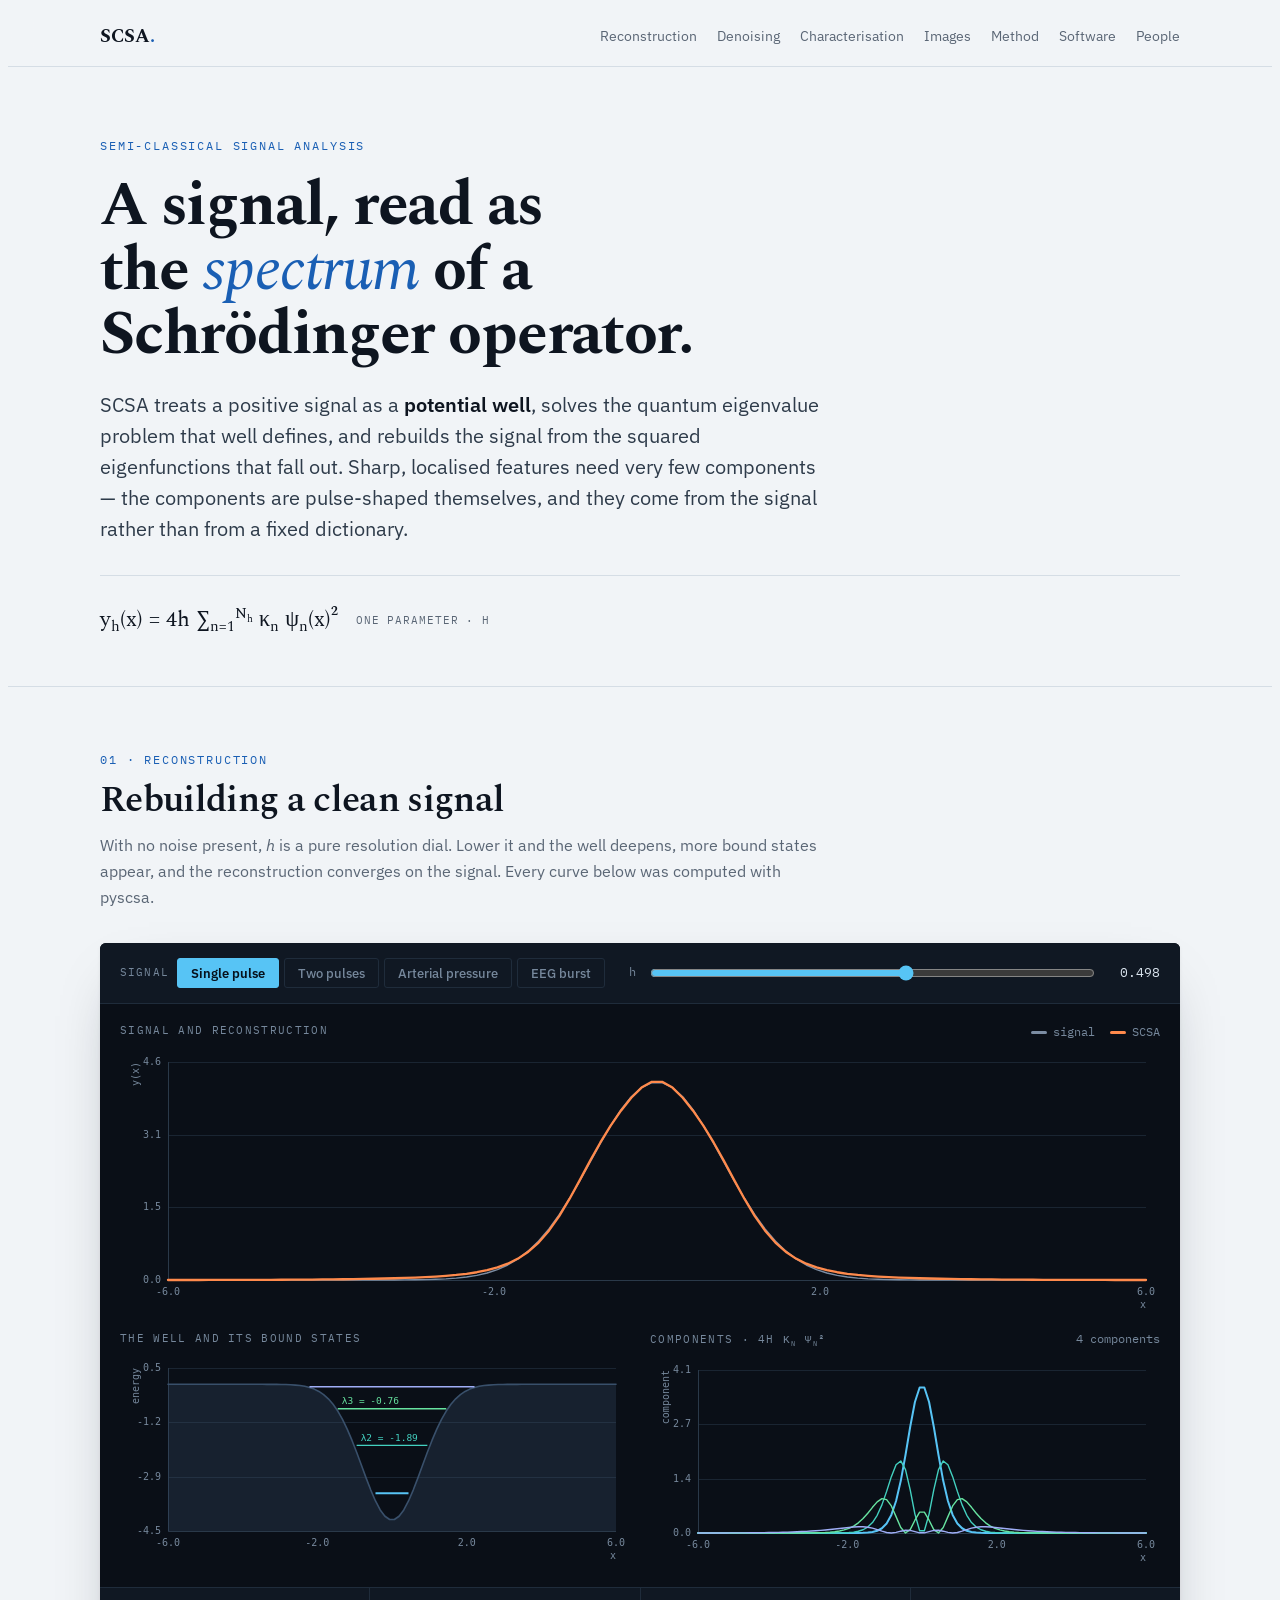
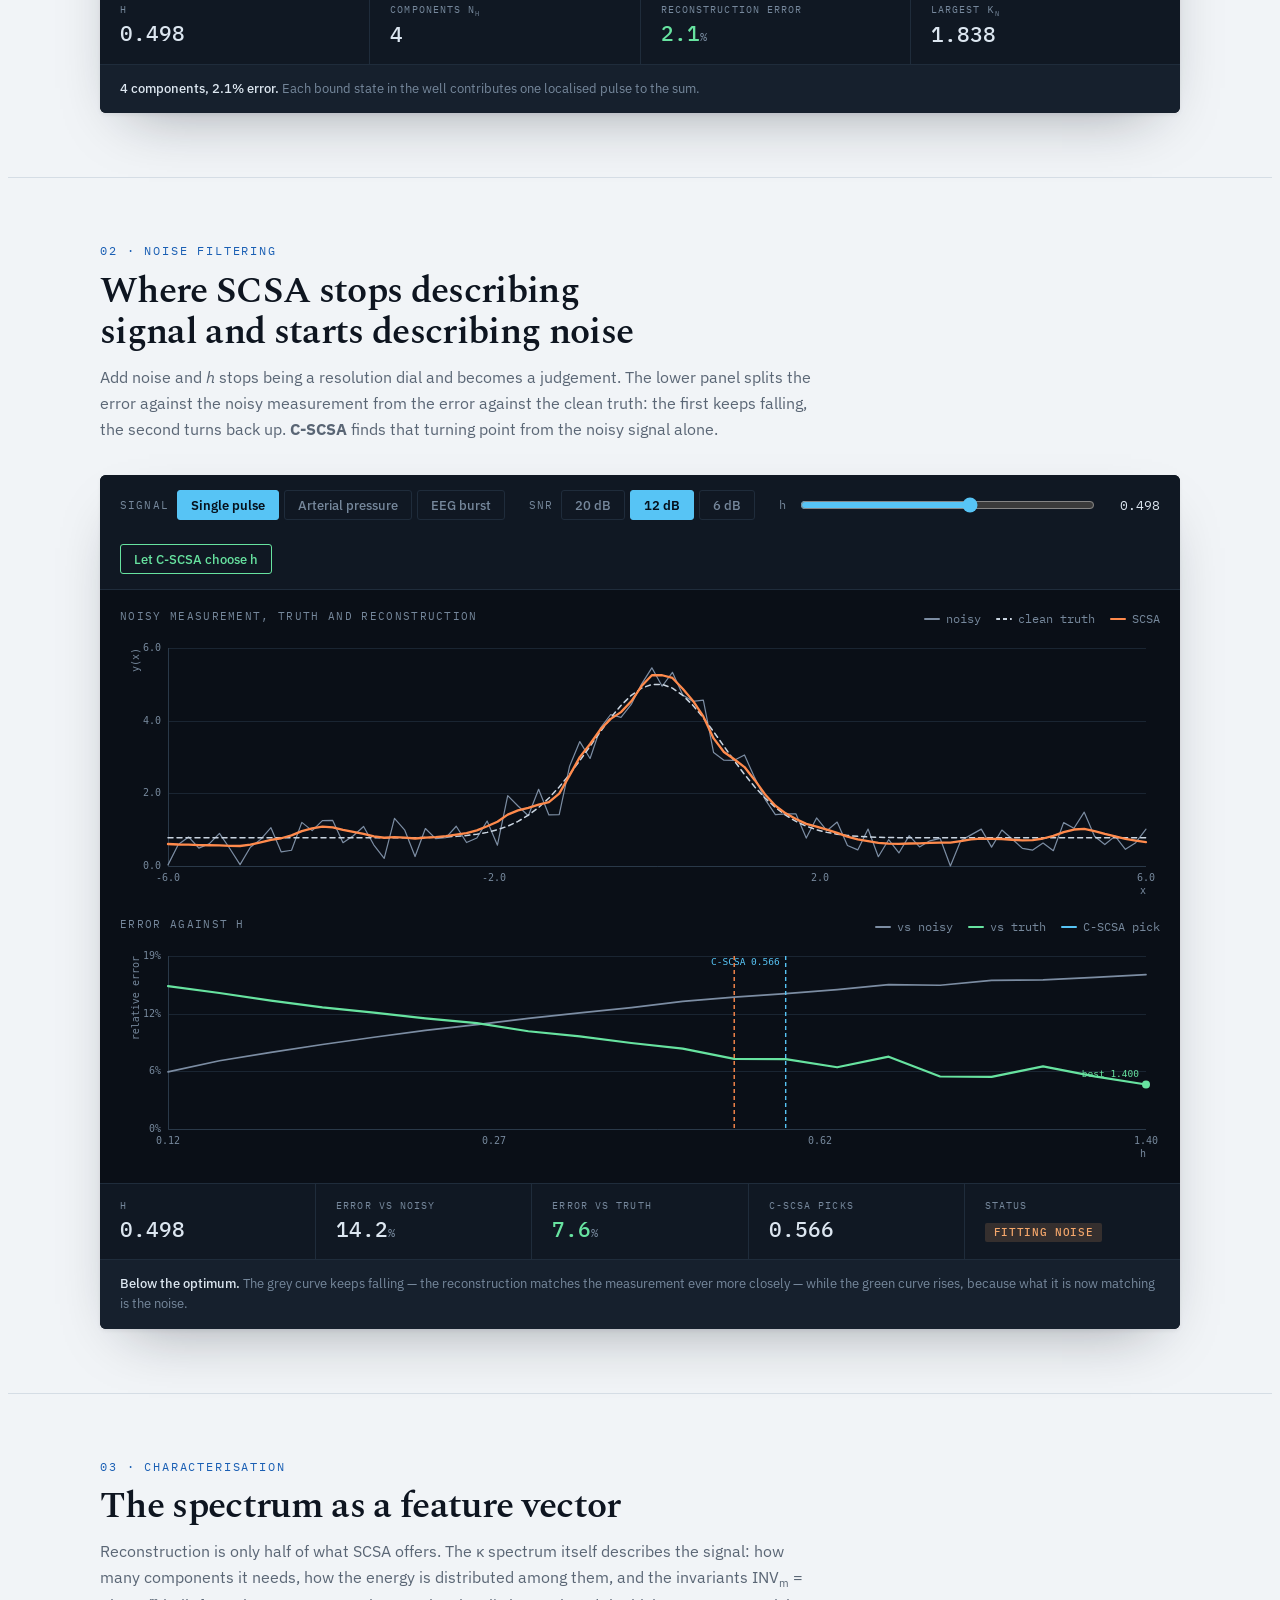
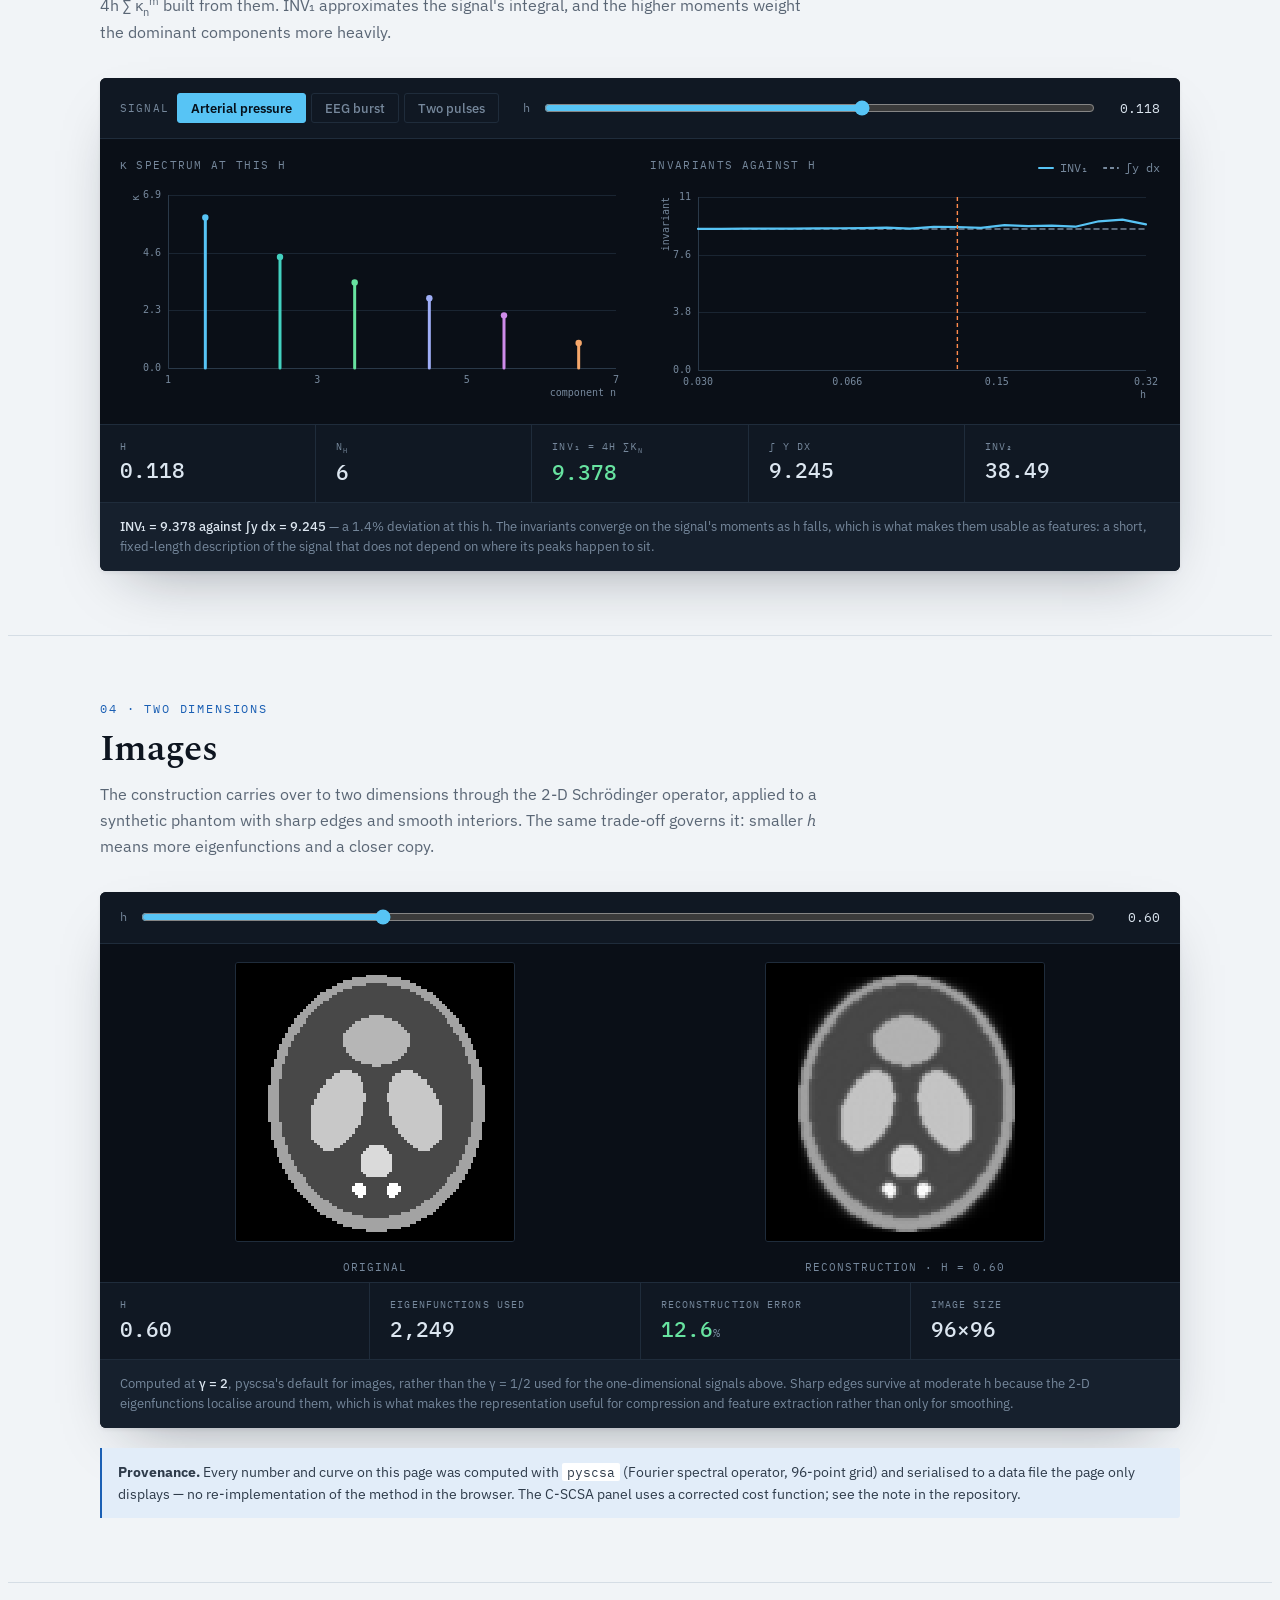
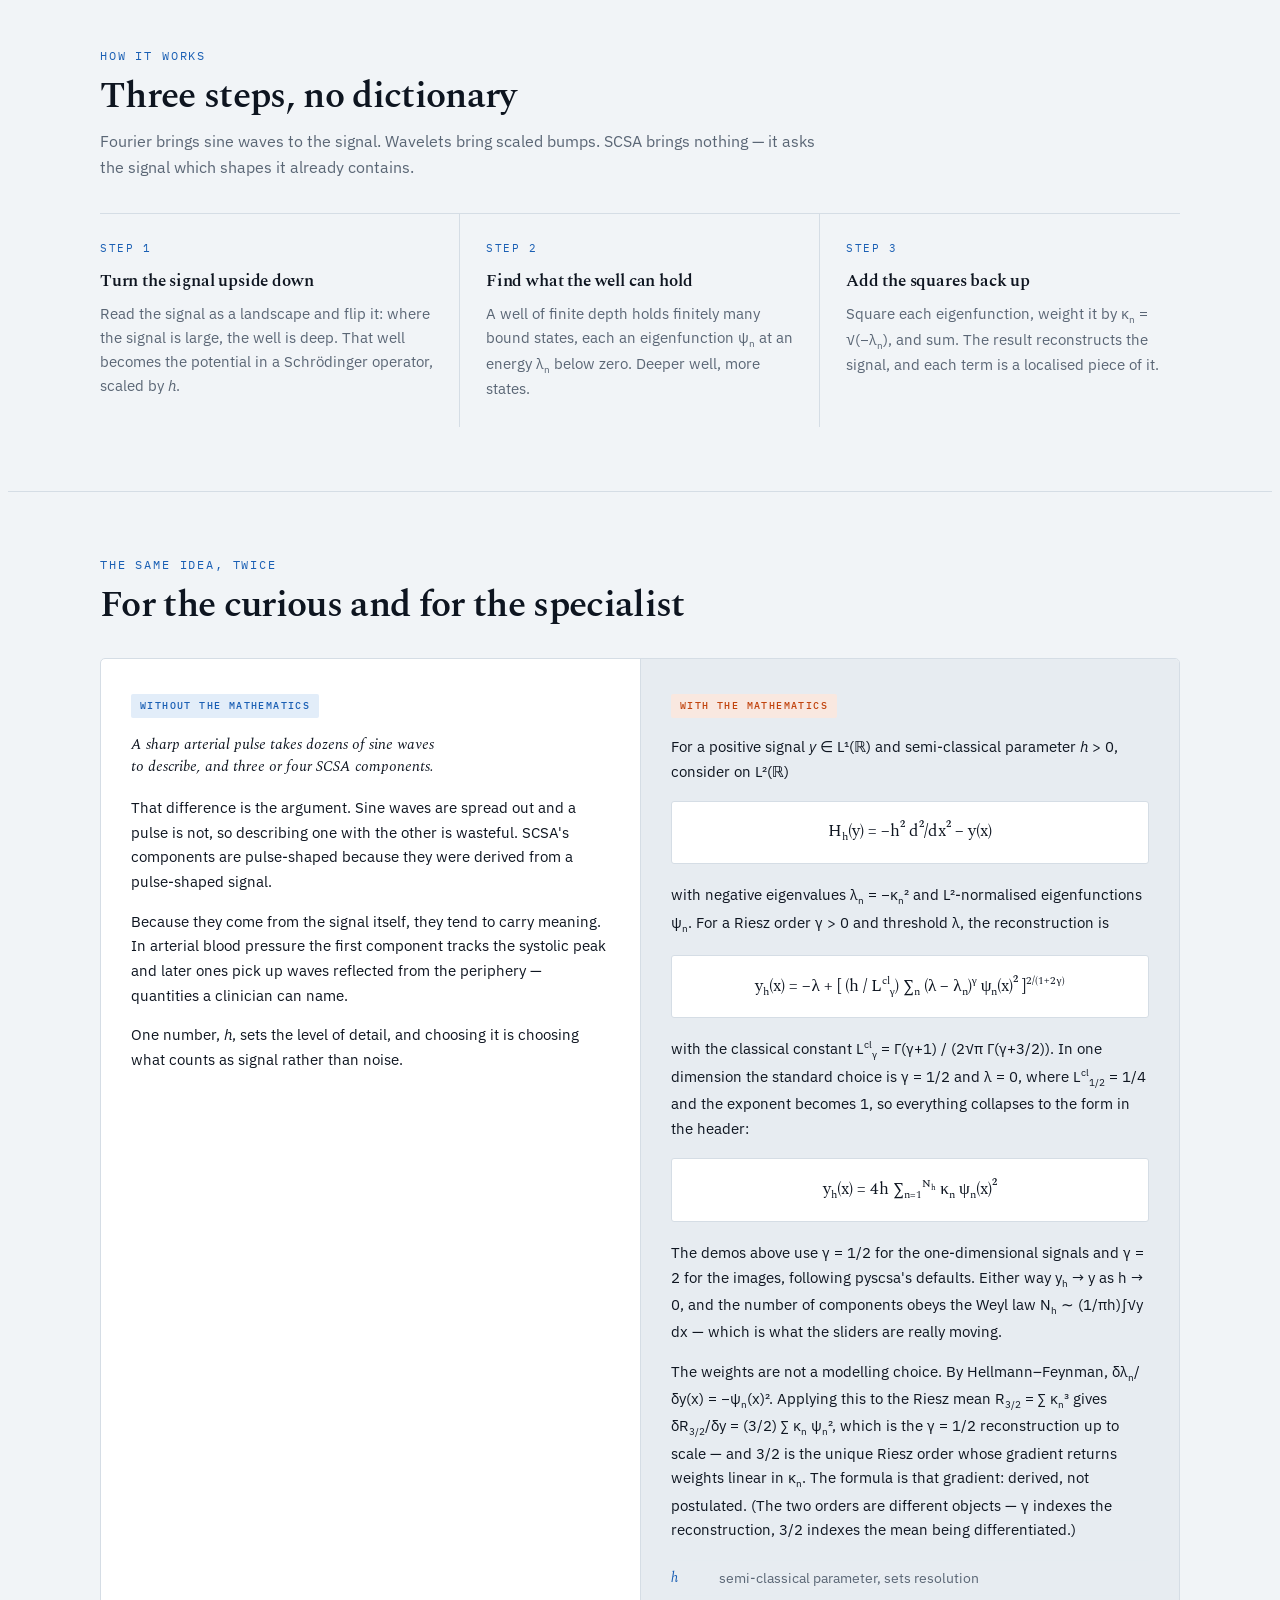
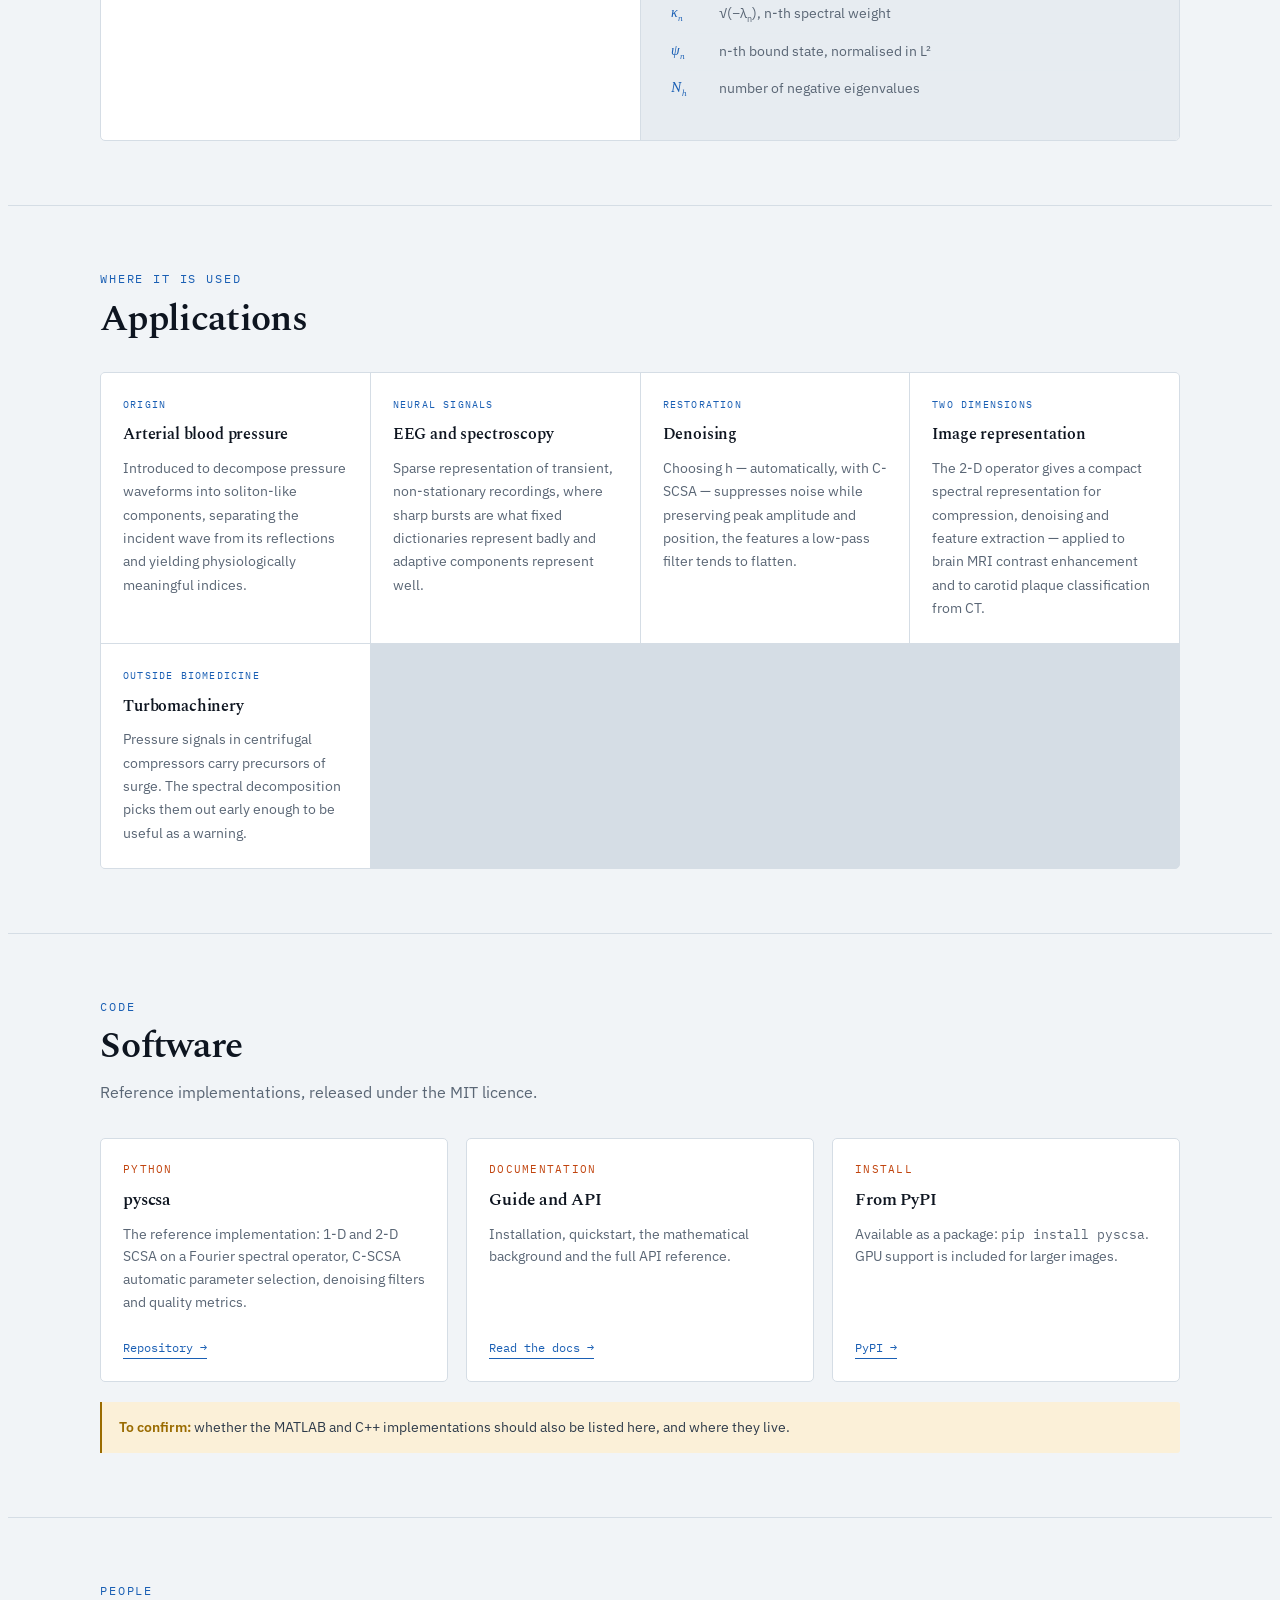
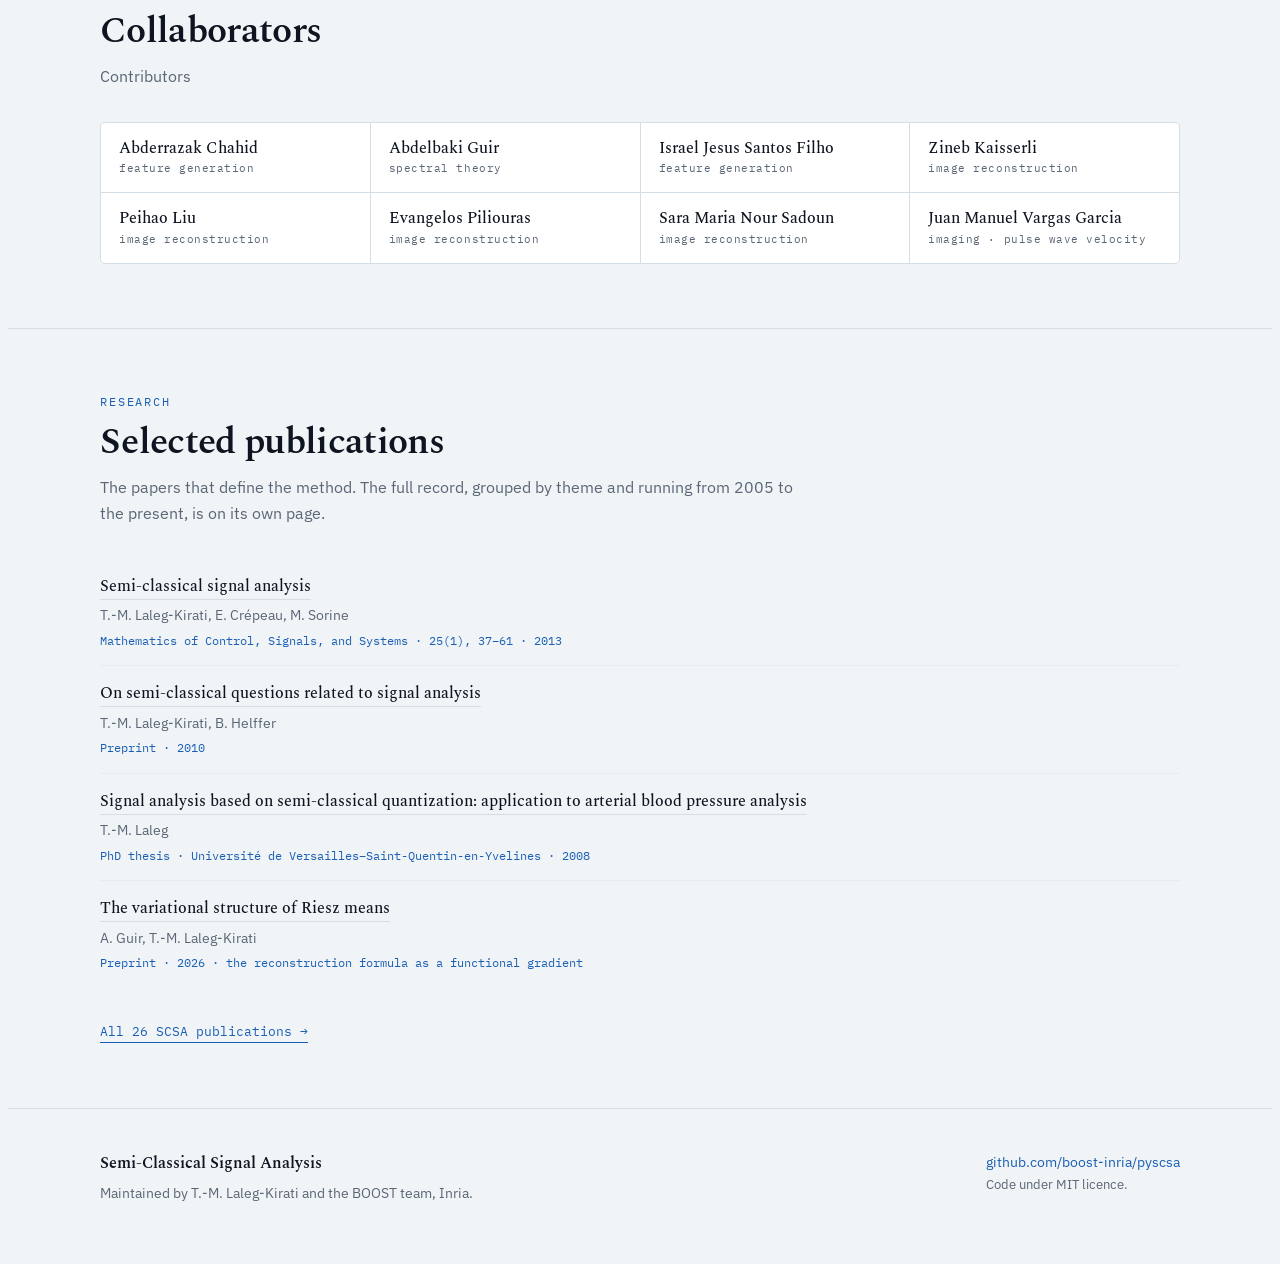
==== commit a2abb61b: "Update index.html" ====
--- a/index.html
+++ b/index.html
@@ -371,7 +371,11 @@
       <div class="person"><span class="nm">Israel Jesus Santos Filho</span><span class="ar">feature generation</span></div>
       <div class="person"><span class="nm">Zineb Kaisserli</span><span class="ar">image reconstruction</span></div>
       <div class="person"><span class="nm">Peihao Liu</span><span class="ar">image reconstruction</span></div>
+      <div class="person"><span class="nm">Evangelos Piliouras</span><span class="ar">image reconstruction</span></div>
+ <div class="person"><span class="nm">Sara Maria Nour Sadoun</span><span class="ar">image reconstruction</span></div>
+     
       <div class="person"><span class="nm">Juan Manuel Vargas Garcia</span><span class="ar">imaging · pulse wave velocity</span></div>
+    
     </div>
   </div>
 </section>
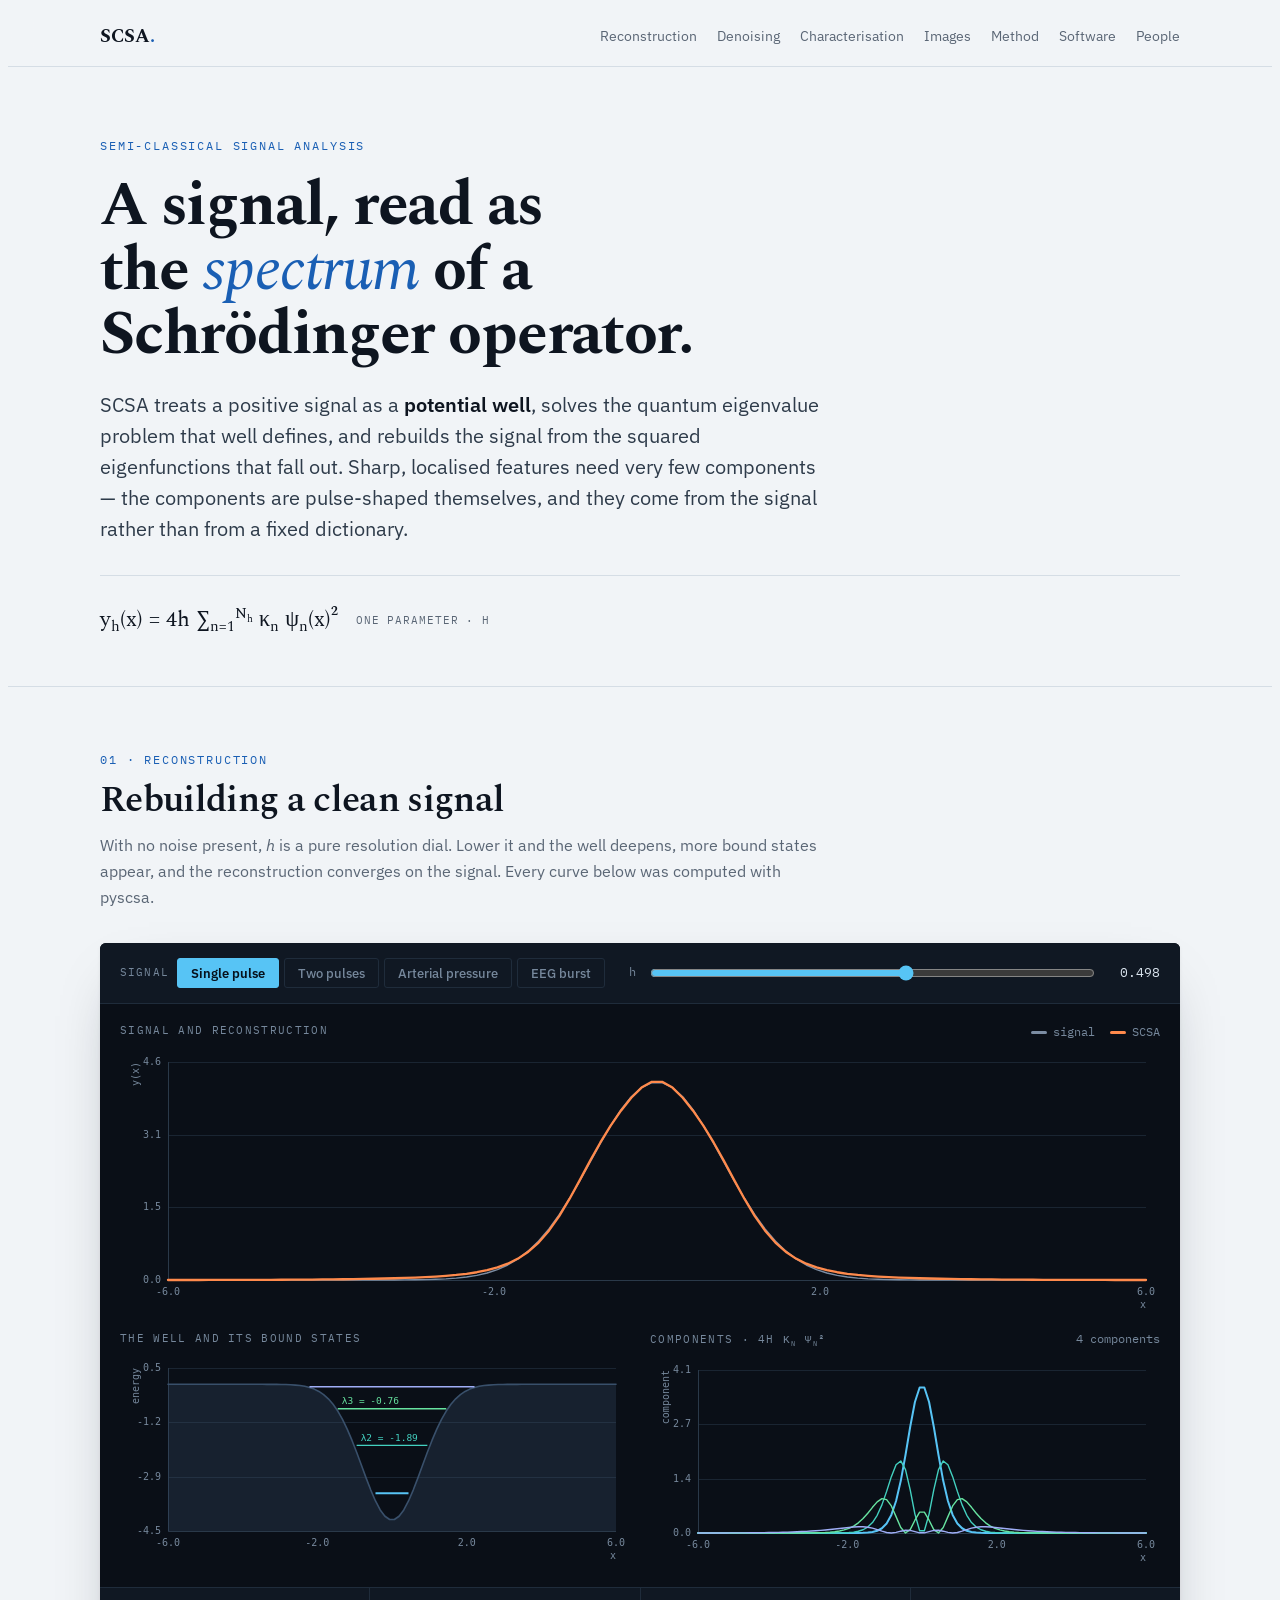
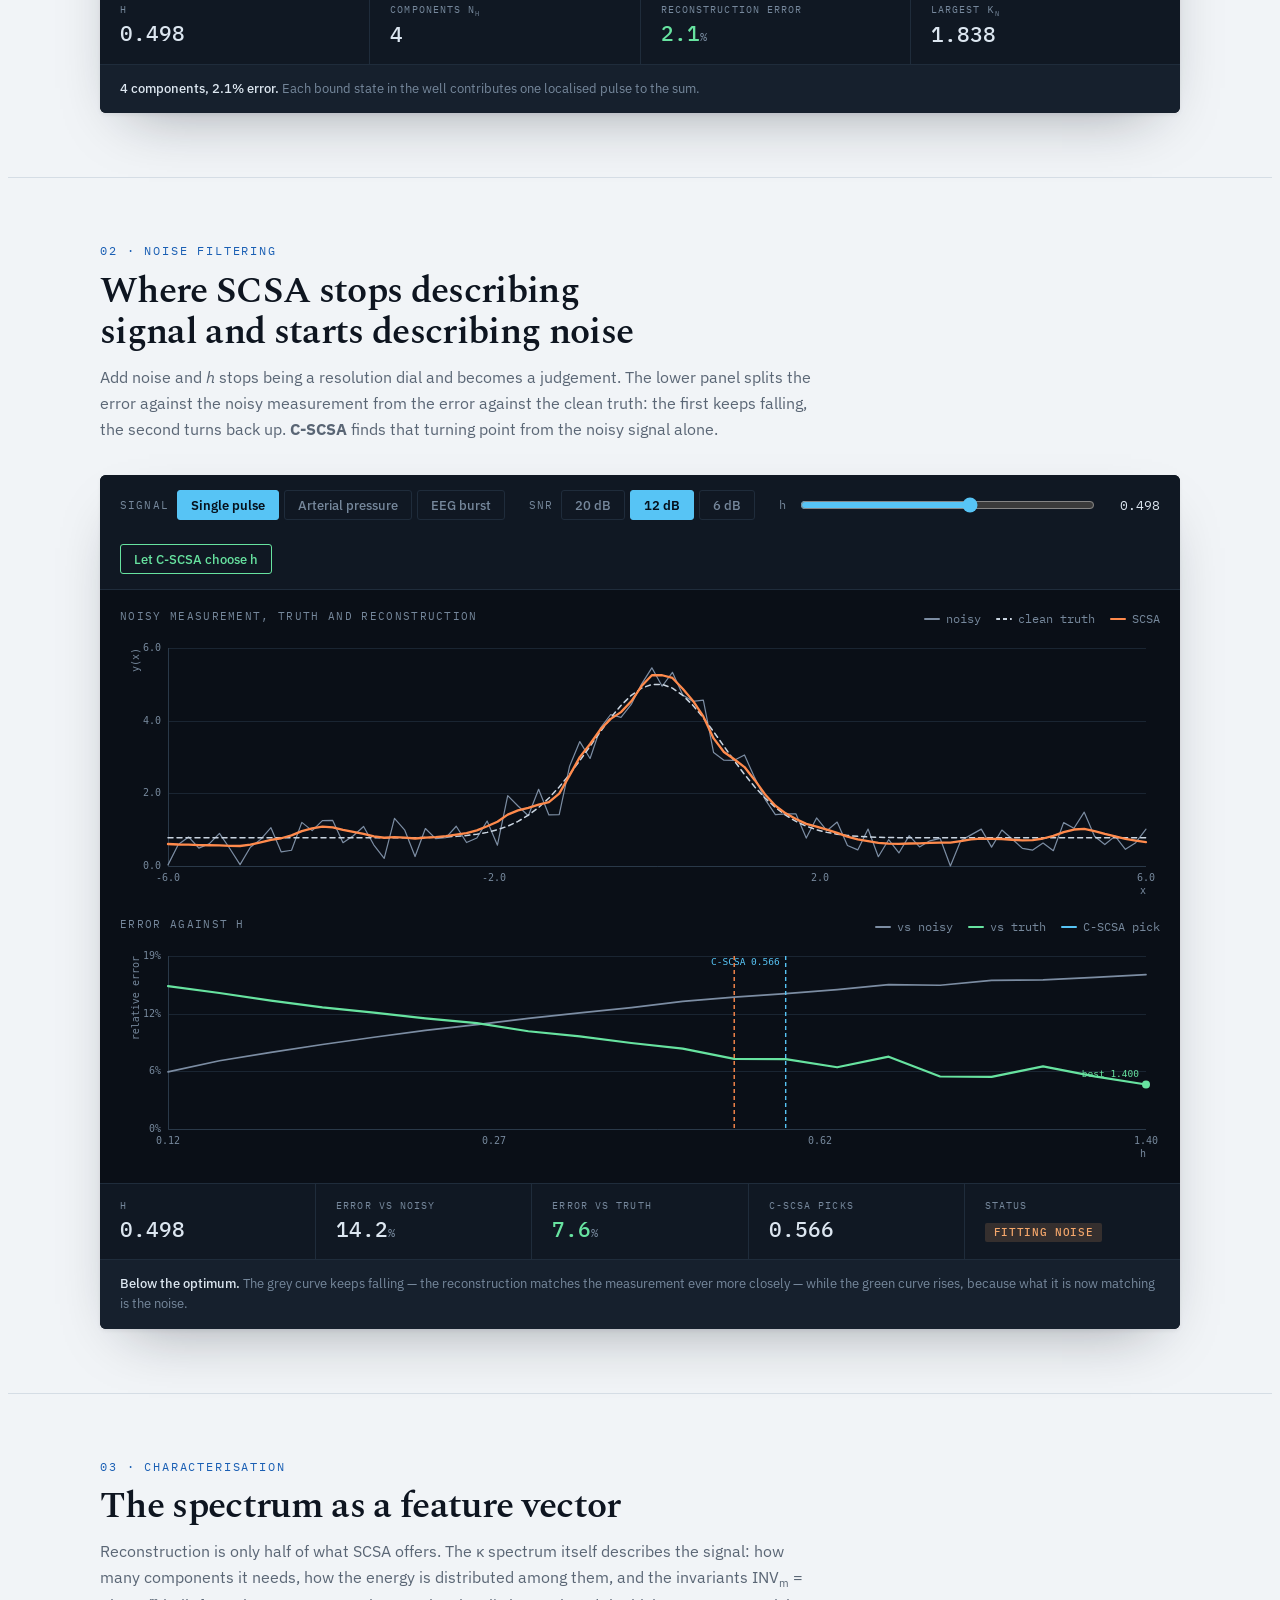
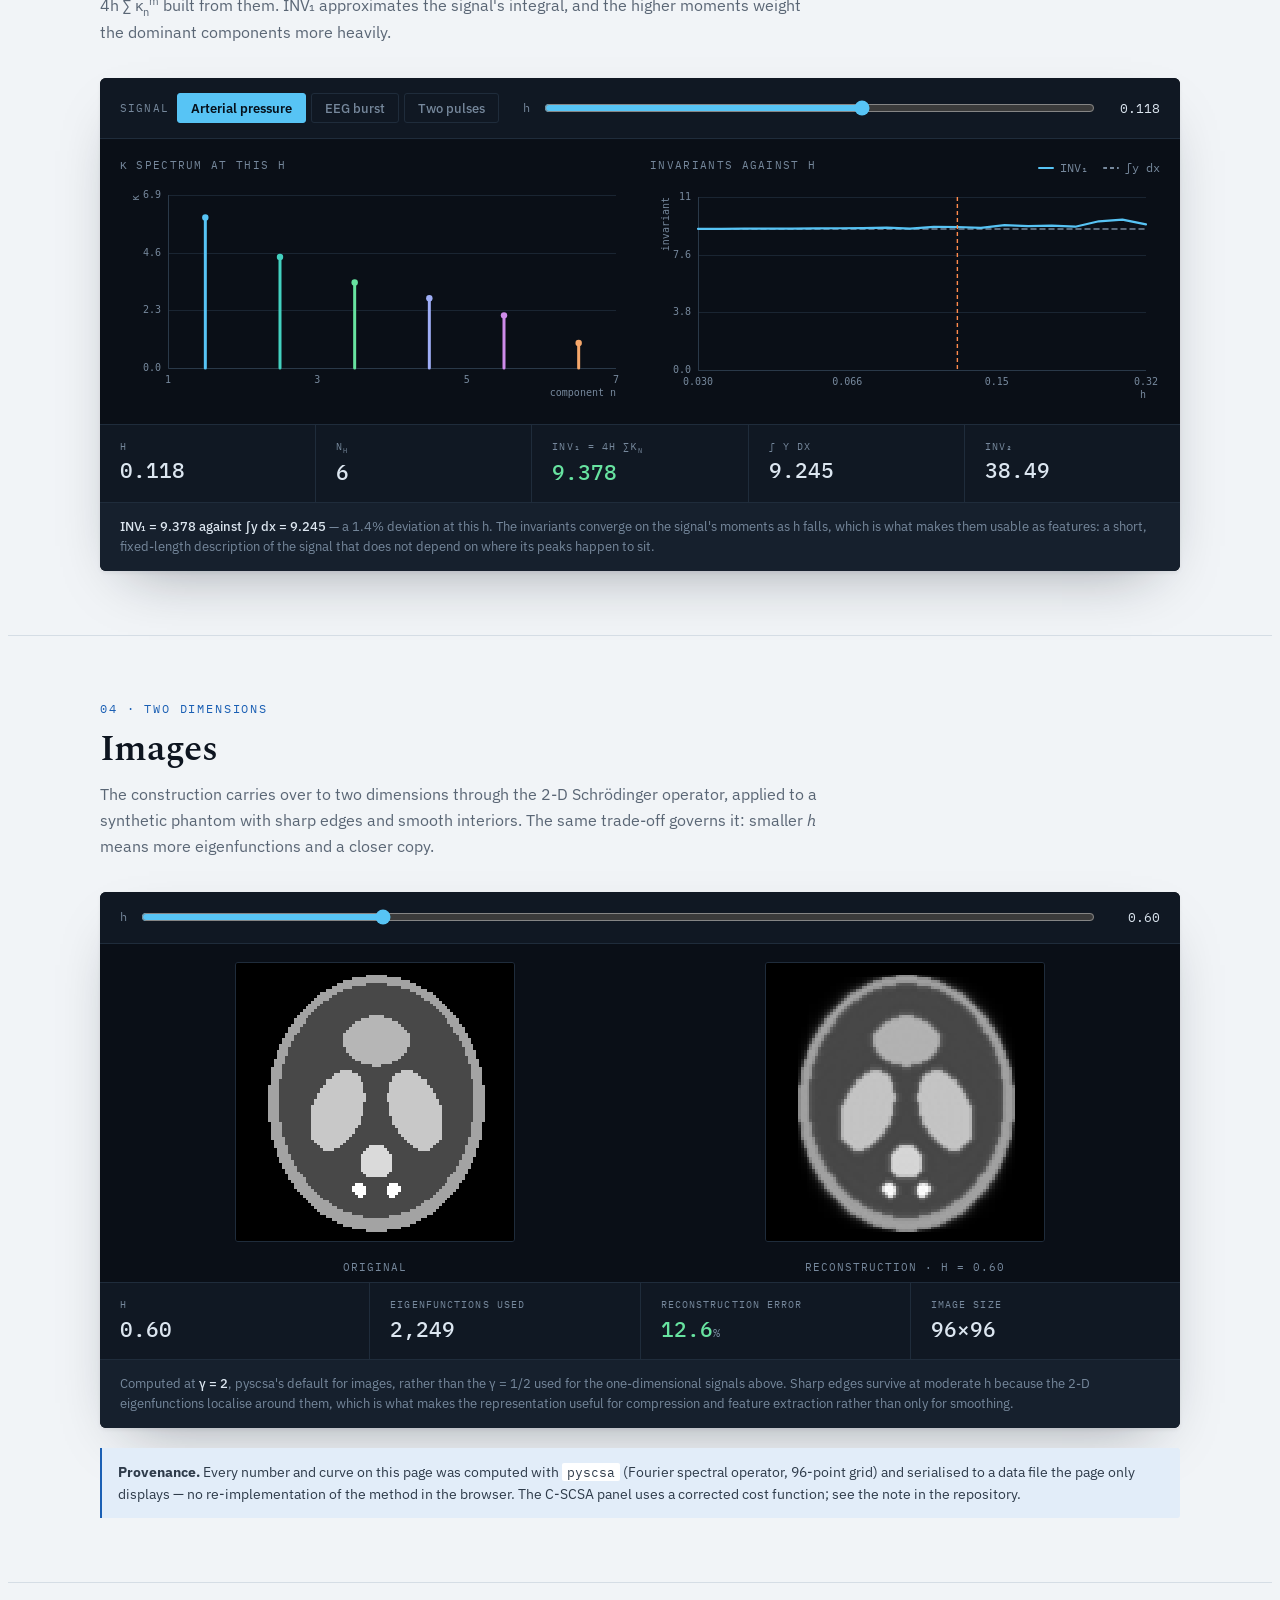
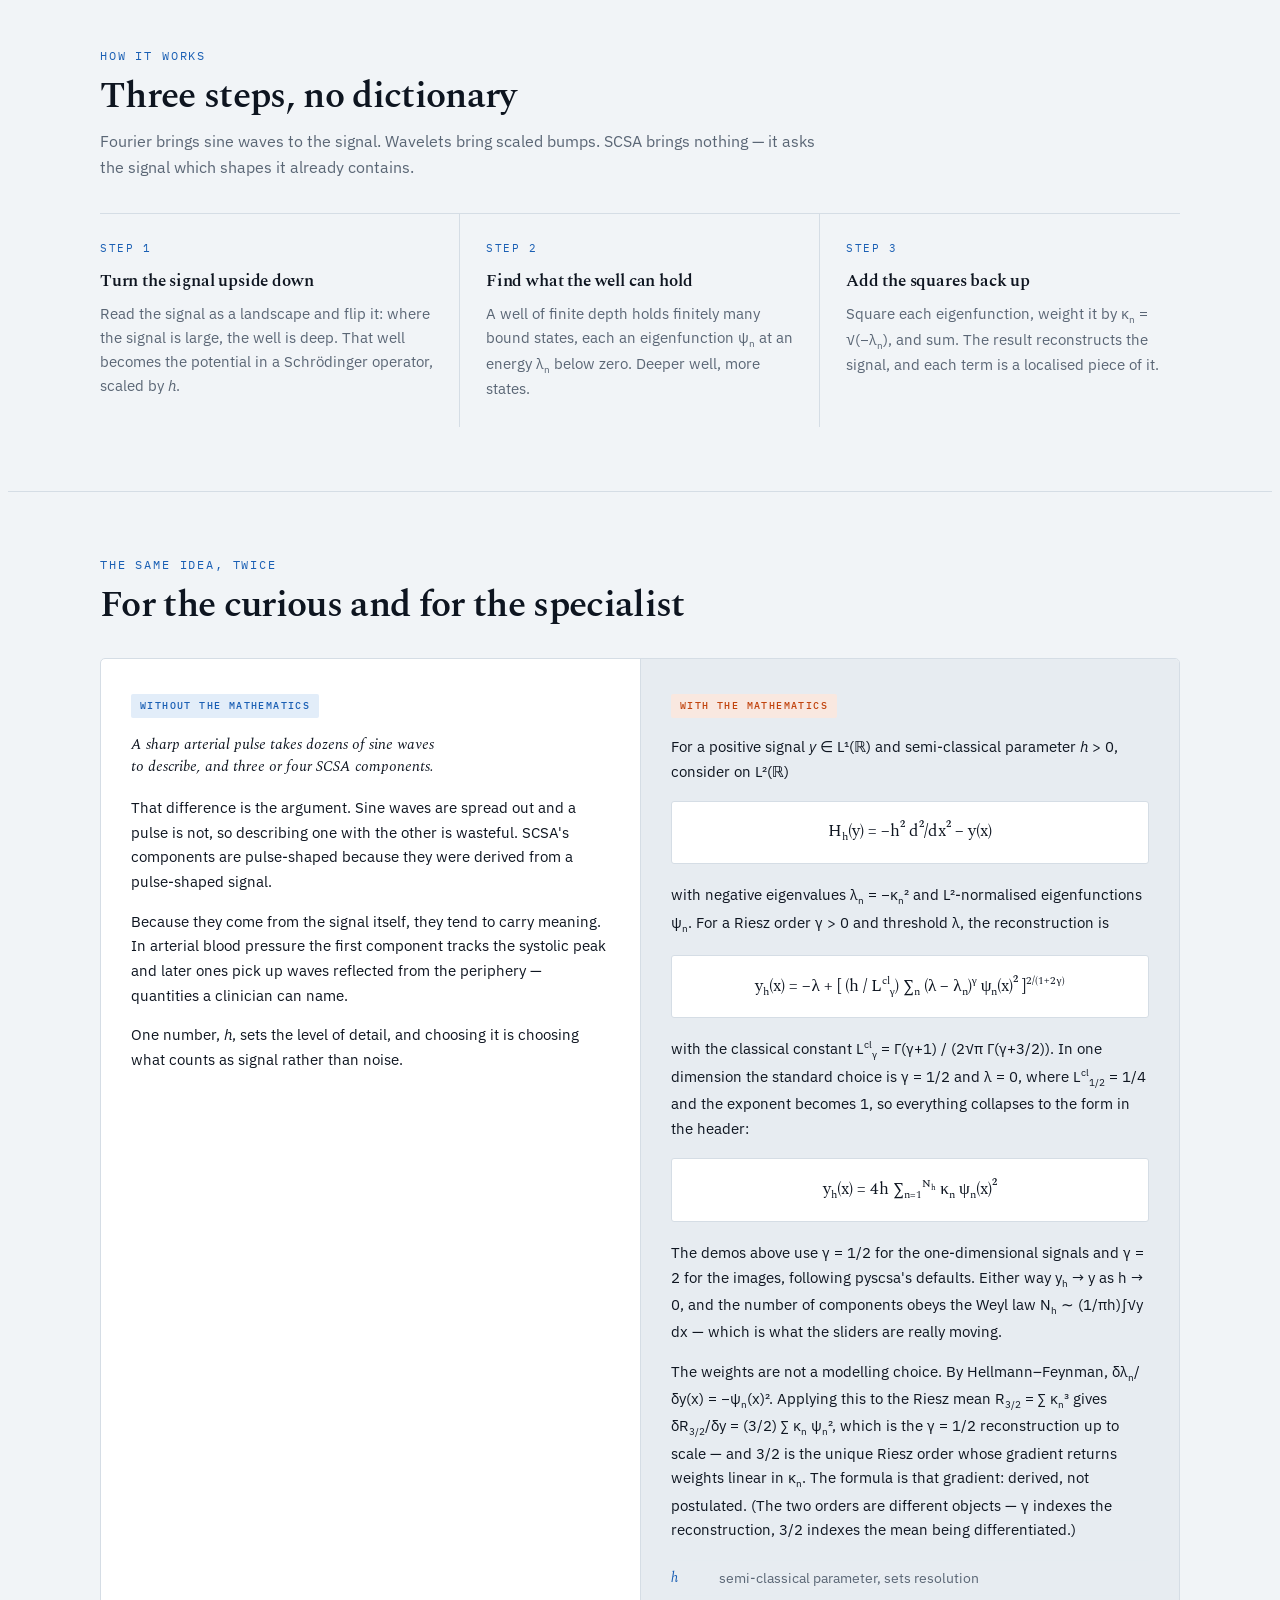
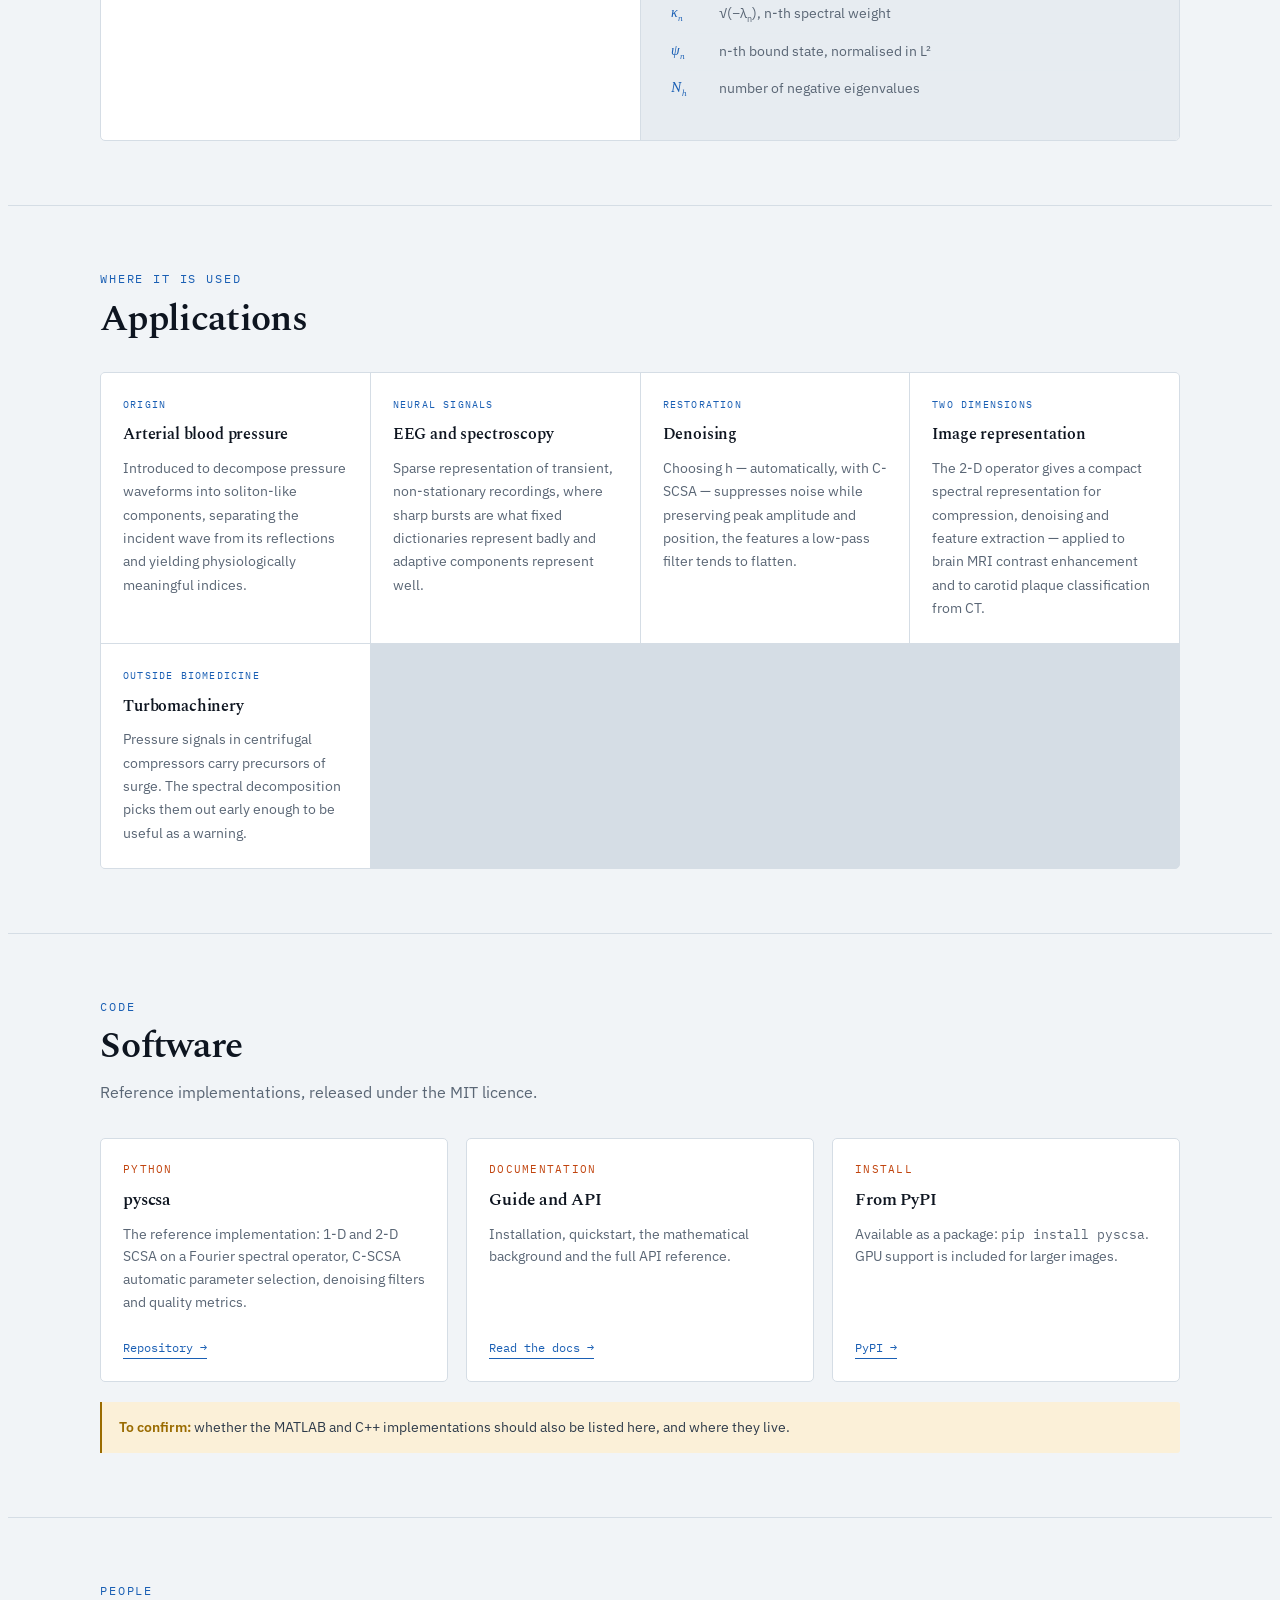
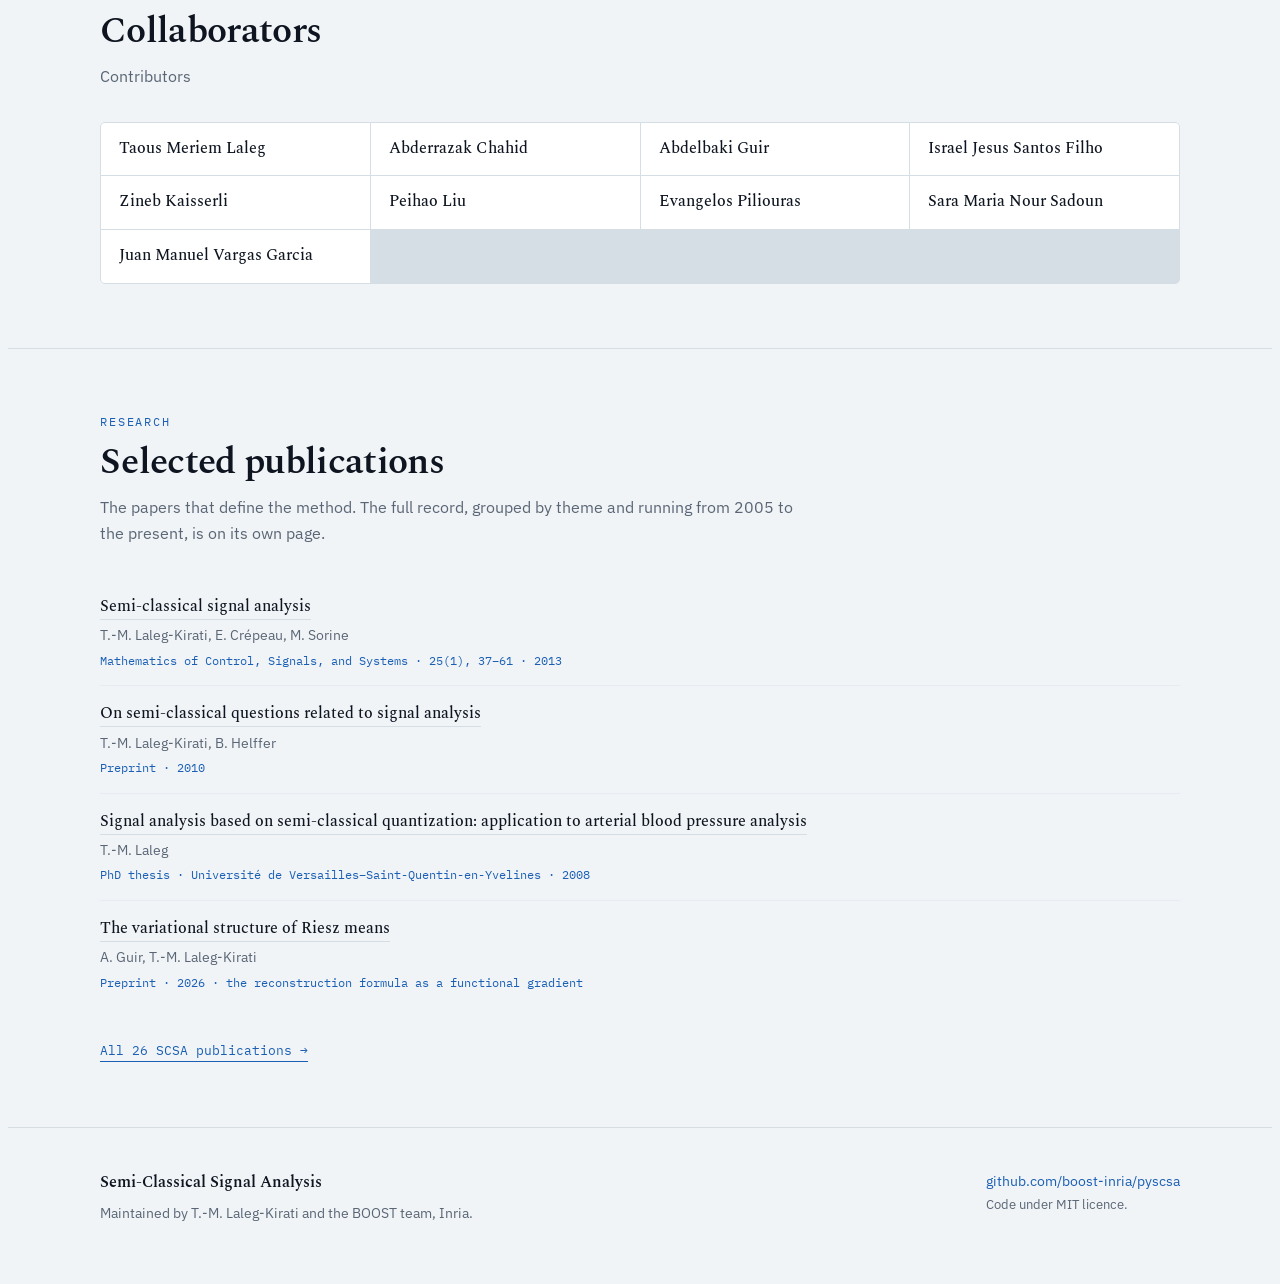
==== commit e4b34675: "Update index.html" ====
--- a/index.html
+++ b/index.html
@@ -366,15 +366,15 @@
       <p class="sec-sub"> Contributors </p>
     </div>
     <div class="people">
-      <div class="person"><span class="nm">Abderrazak Chahid</span><span class="ar">feature generation</span></div>
-      <div class="person"><span class="nm">Abdelbaki Guir</span><span class="ar">spectral theory</span></div>
-      <div class="person"><span class="nm">Israel Jesus Santos Filho</span><span class="ar">feature generation</span></div>
-      <div class="person"><span class="nm">Zineb Kaisserli</span><span class="ar">image reconstruction</span></div>
-      <div class="person"><span class="nm">Peihao Liu</span><span class="ar">image reconstruction</span></div>
-      <div class="person"><span class="nm">Evangelos Piliouras</span><span class="ar">image reconstruction</span></div>
- <div class="person"><span class="nm">Sara Maria Nour Sadoun</span><span class="ar">image reconstruction</span></div>
-     
-      <div class="person"><span class="nm">Juan Manuel Vargas Garcia</span><span class="ar">imaging · pulse wave velocity</span></div>
+      <div class="person"><span class="nm">Taous Meriem Laleg </span><span class="ar"></span></div>
+      <div class="person"><span class="nm">Abderrazak Chahid</span><span class="ar"></span></div>
+      <div class="person"><span class="nm">Abdelbaki Guir</span><span class="ar"></span></div>
+      <div class="person"><span class="nm">Israel Jesus Santos Filho</span><span class="ar"></span></div>
+      <div class="person"><span class="nm">Zineb Kaisserli</span><span class="ar"></span></div>
+      <div class="person"><span class="nm">Peihao Liu</span><span class="ar"></span></div>
+      <div class="person"><span class="nm">Evangelos Piliouras</span><span class="ar"></span></div>
+ <div class="person"><span class="nm">Sara Maria Nour Sadoun</span><span class="ar"></span></div>
+      <div class="person"><span class="nm">Juan Manuel Vargas Garcia</span><span class="ar"></span></div>
     
     </div>
   </div>
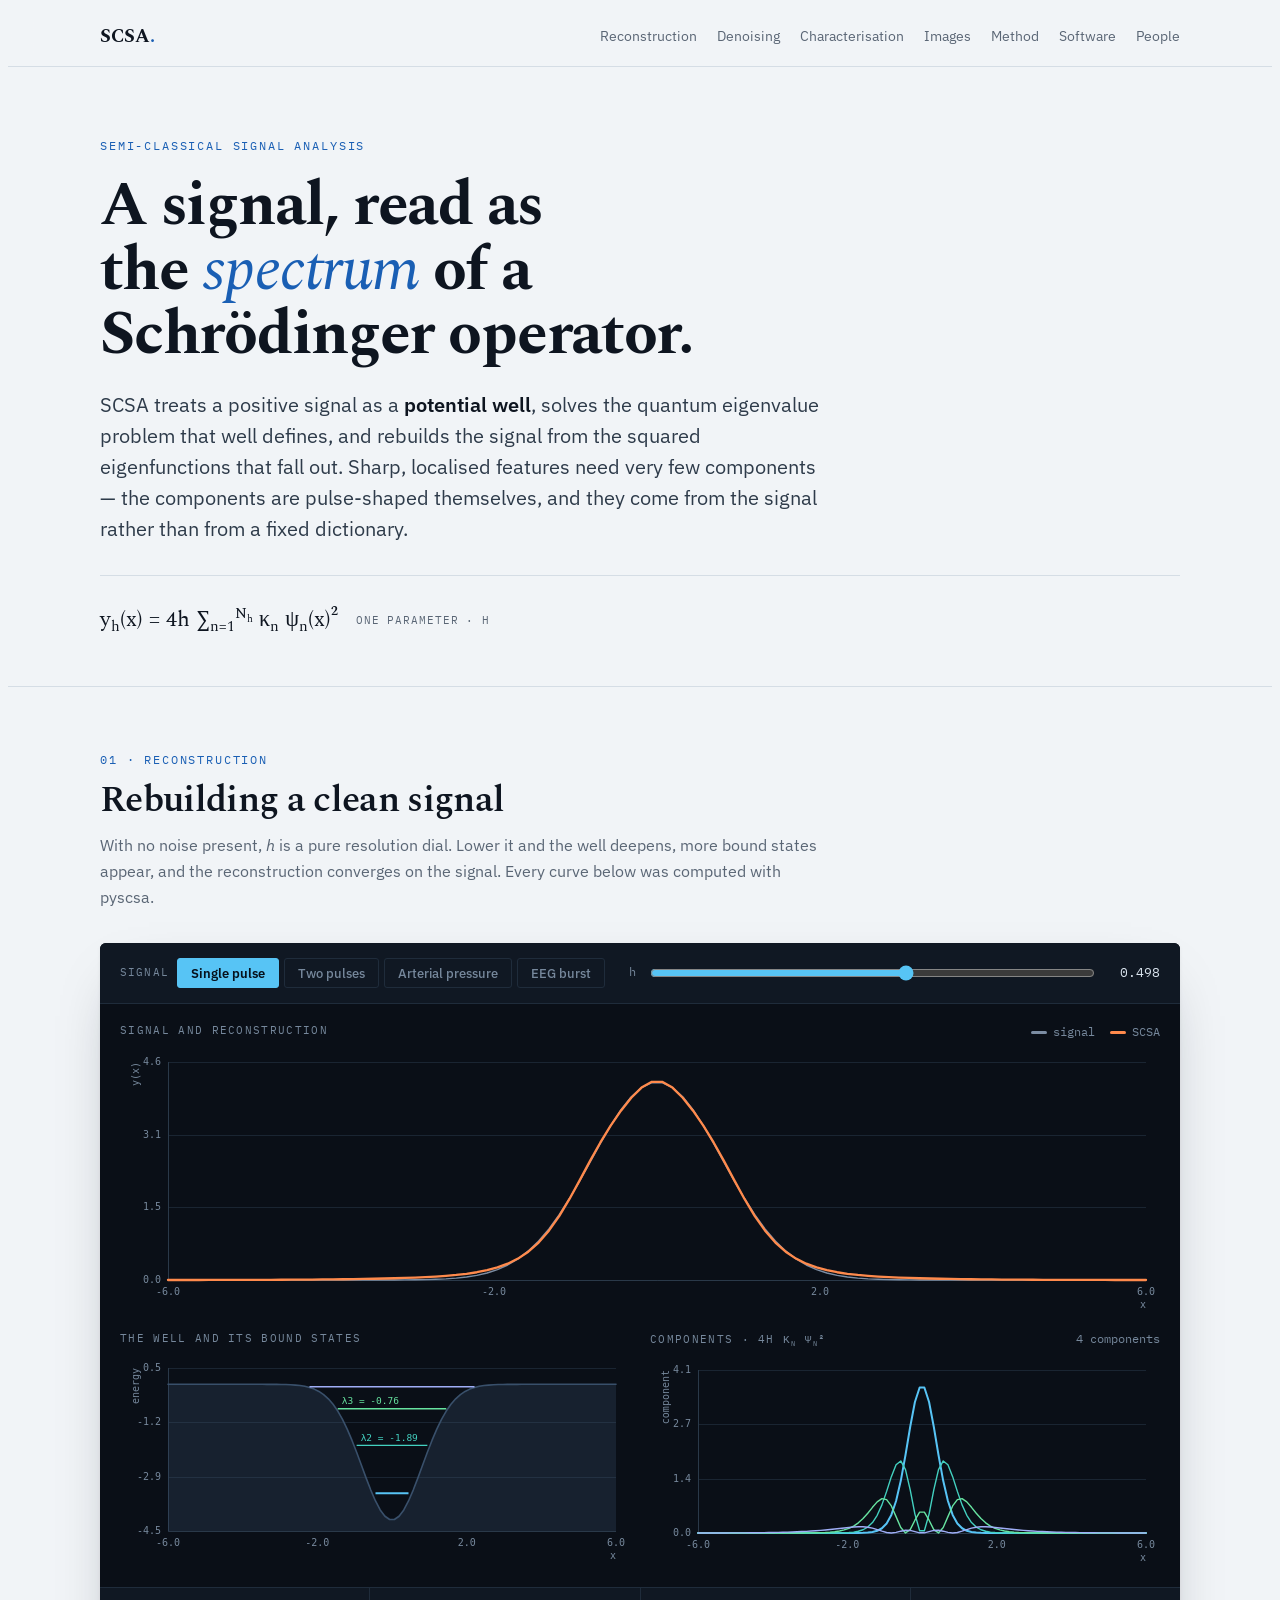
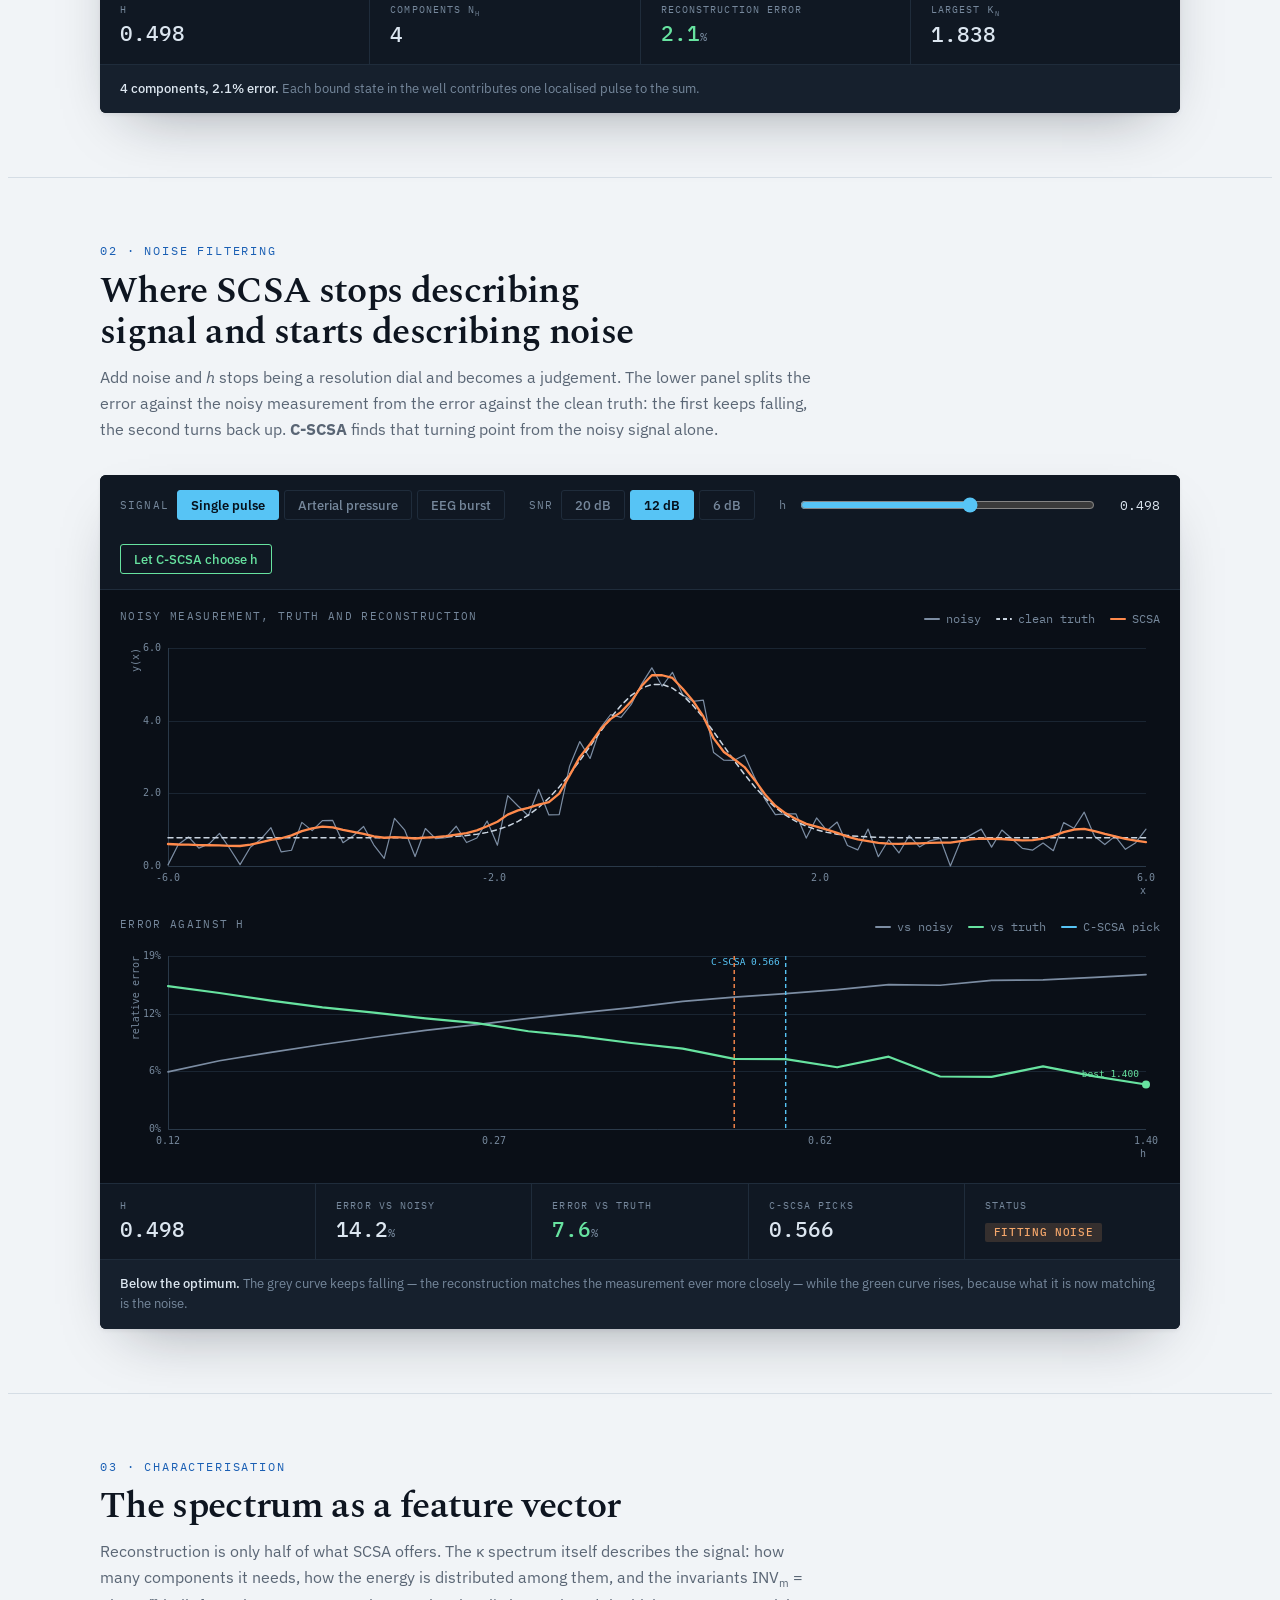
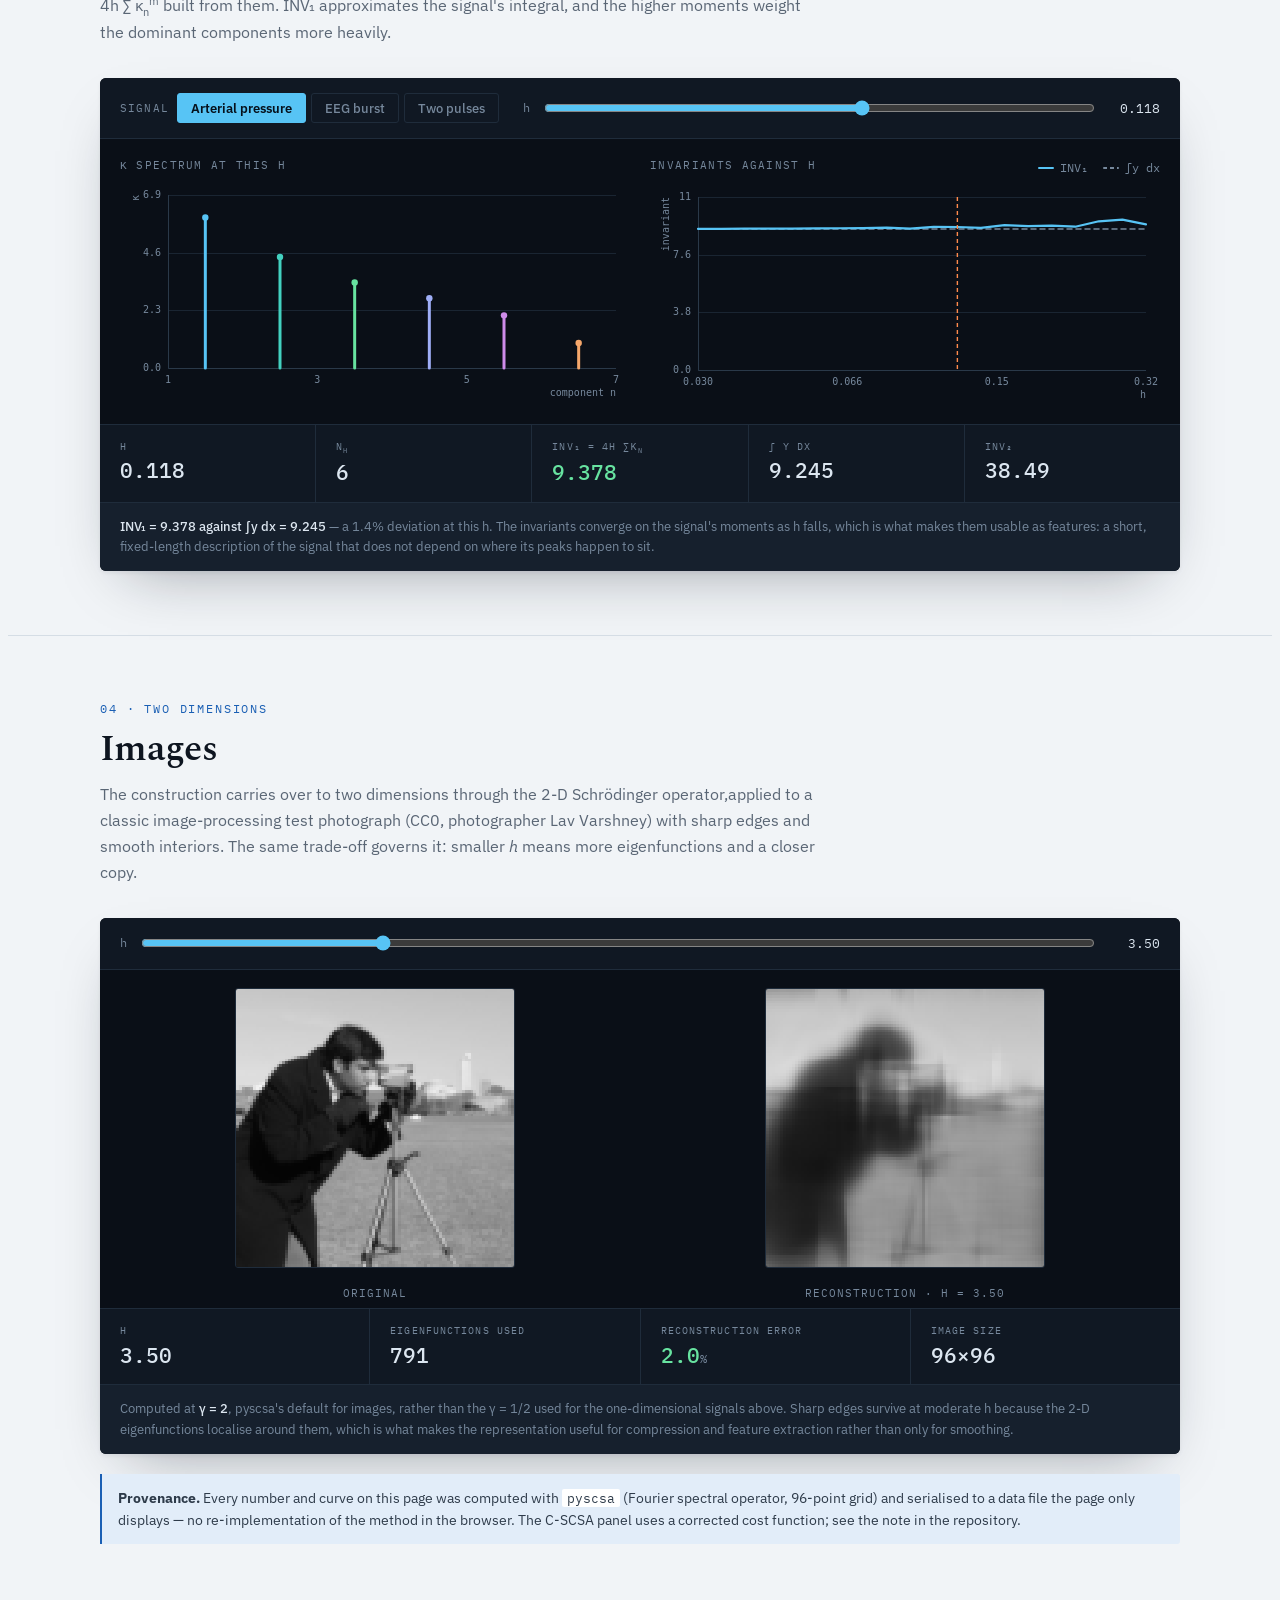
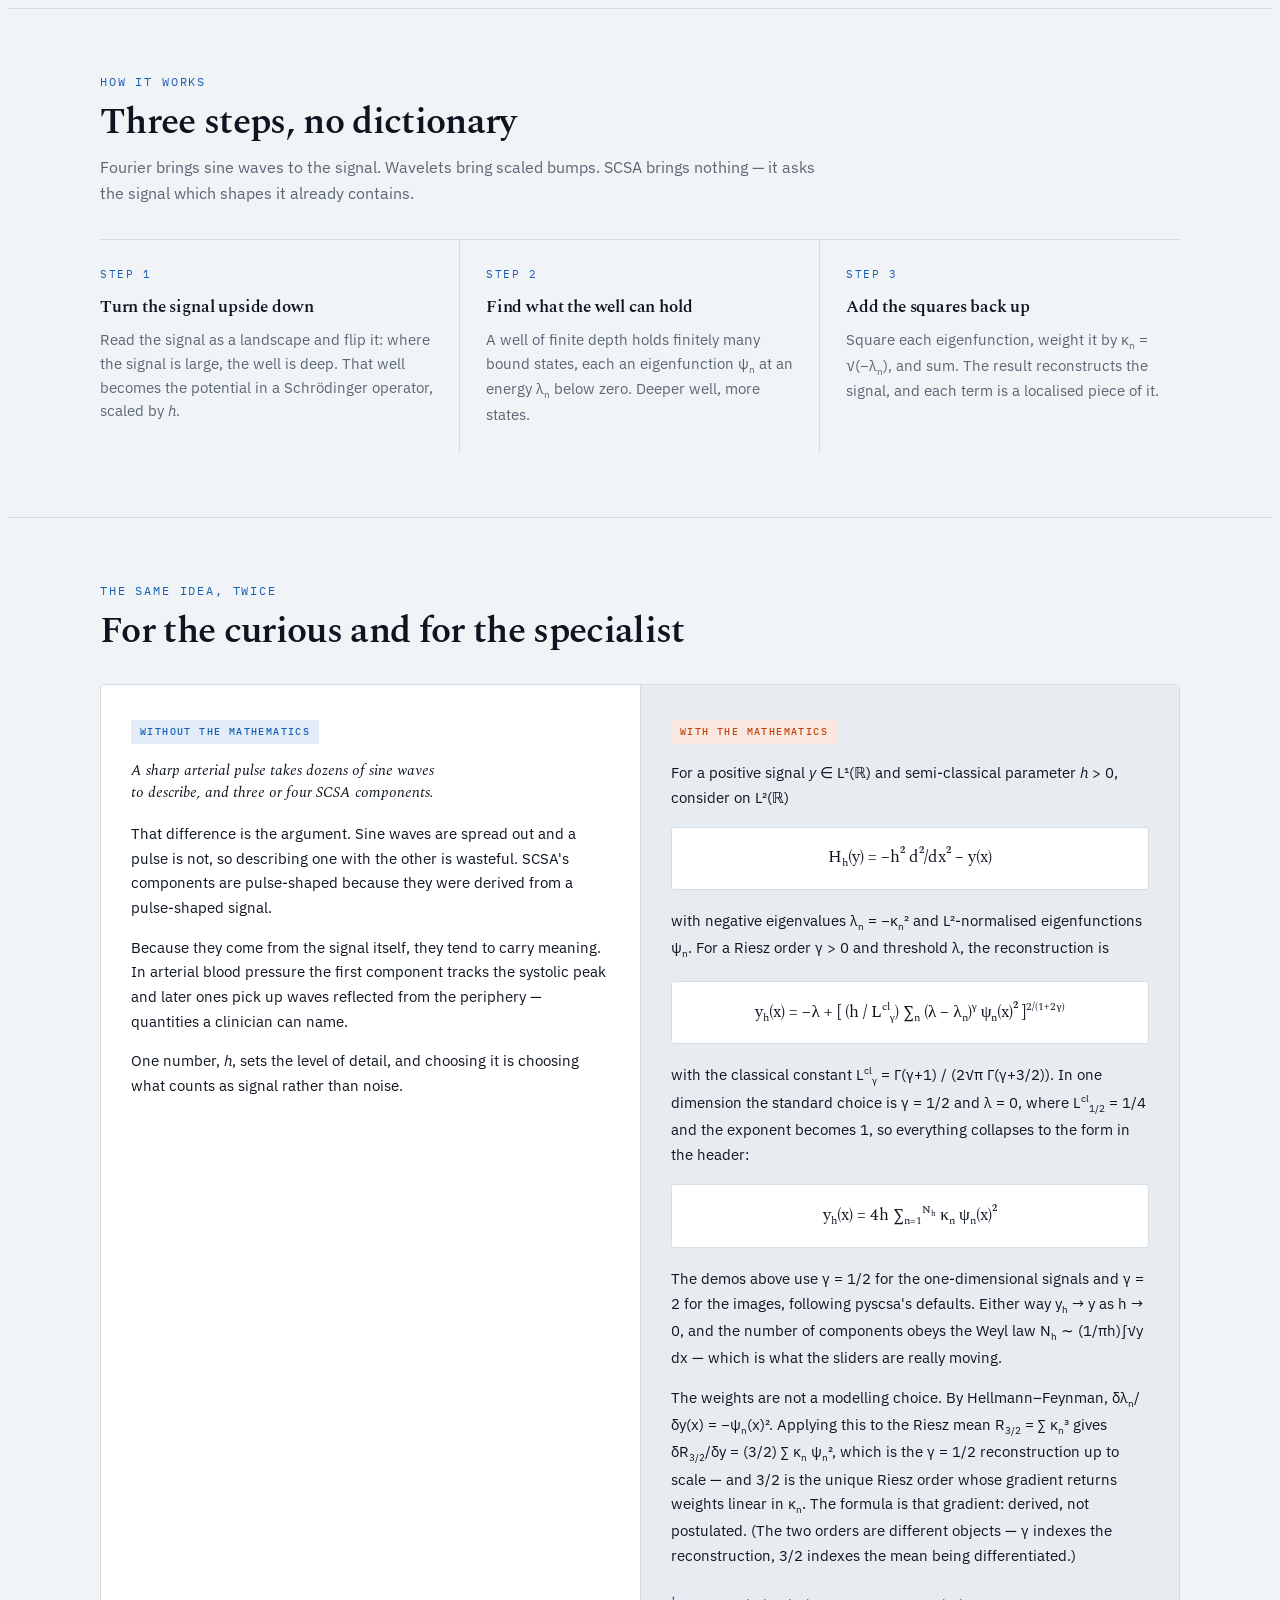
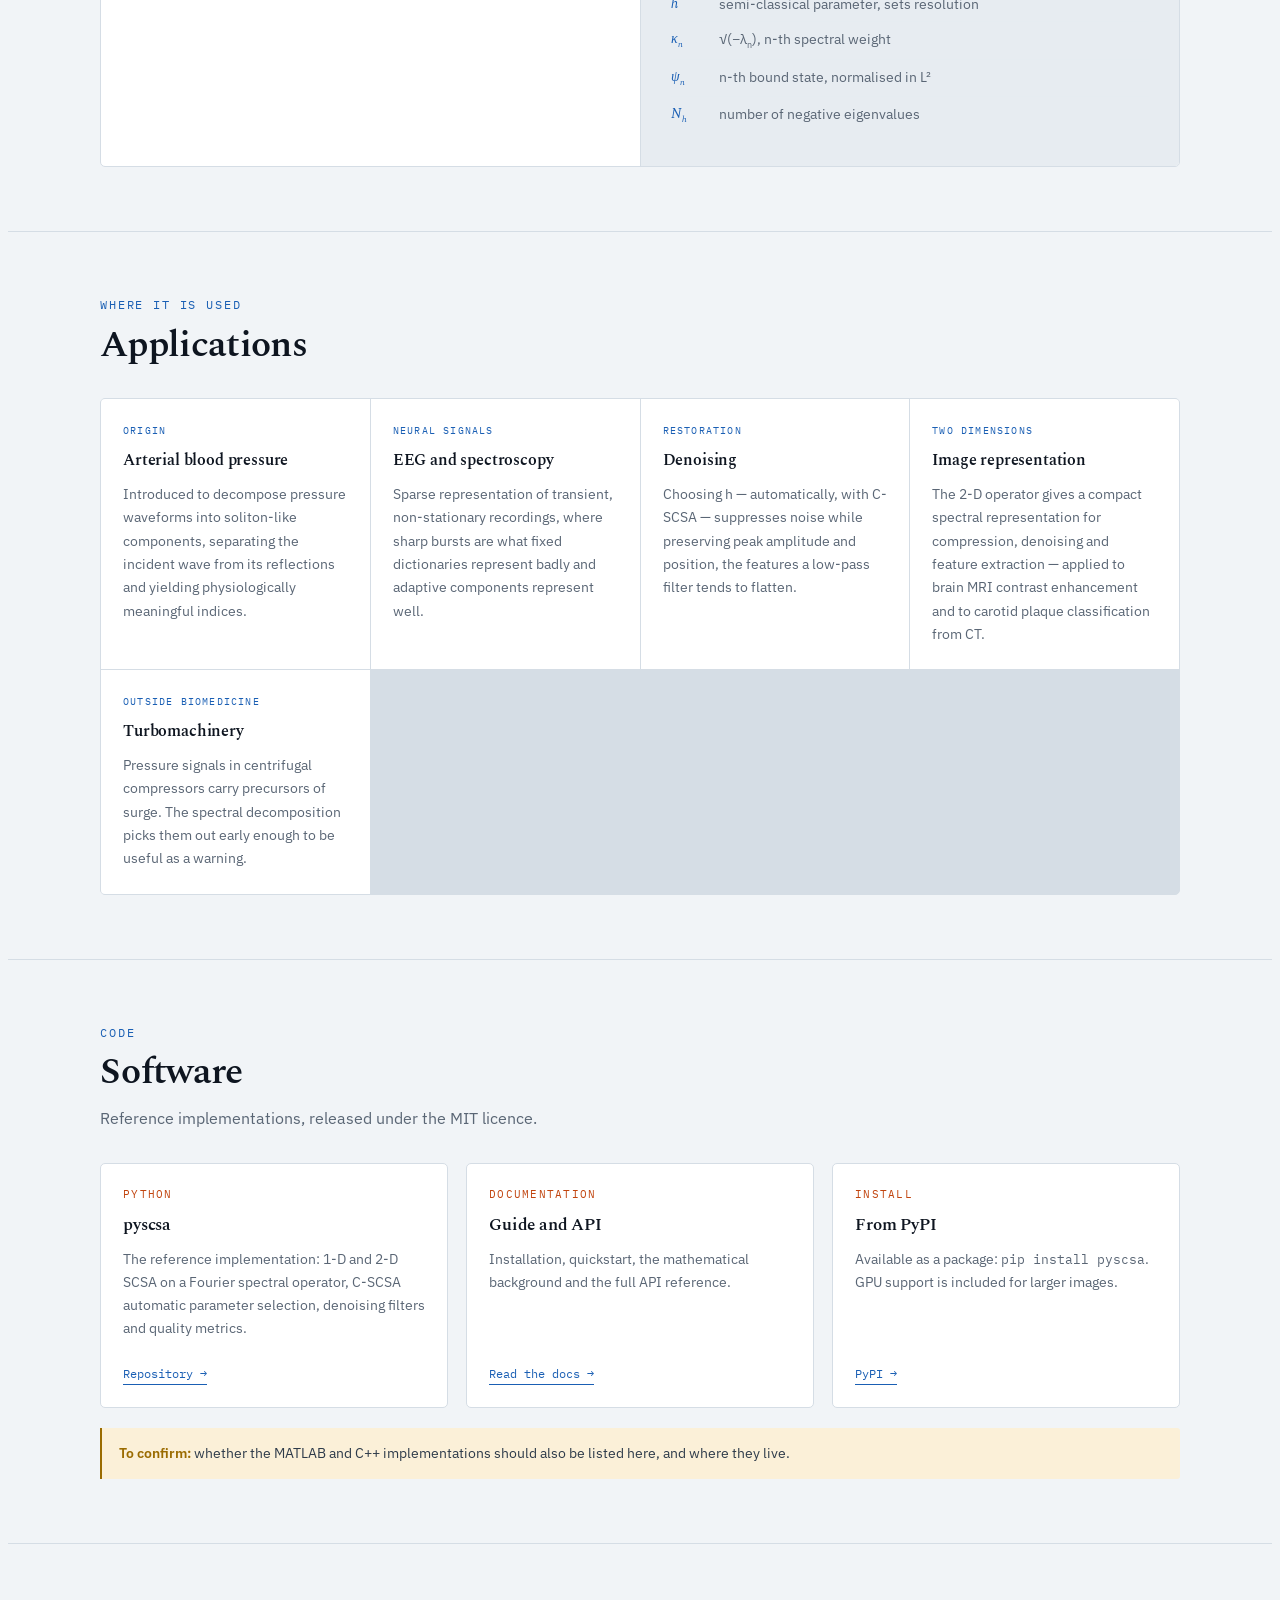
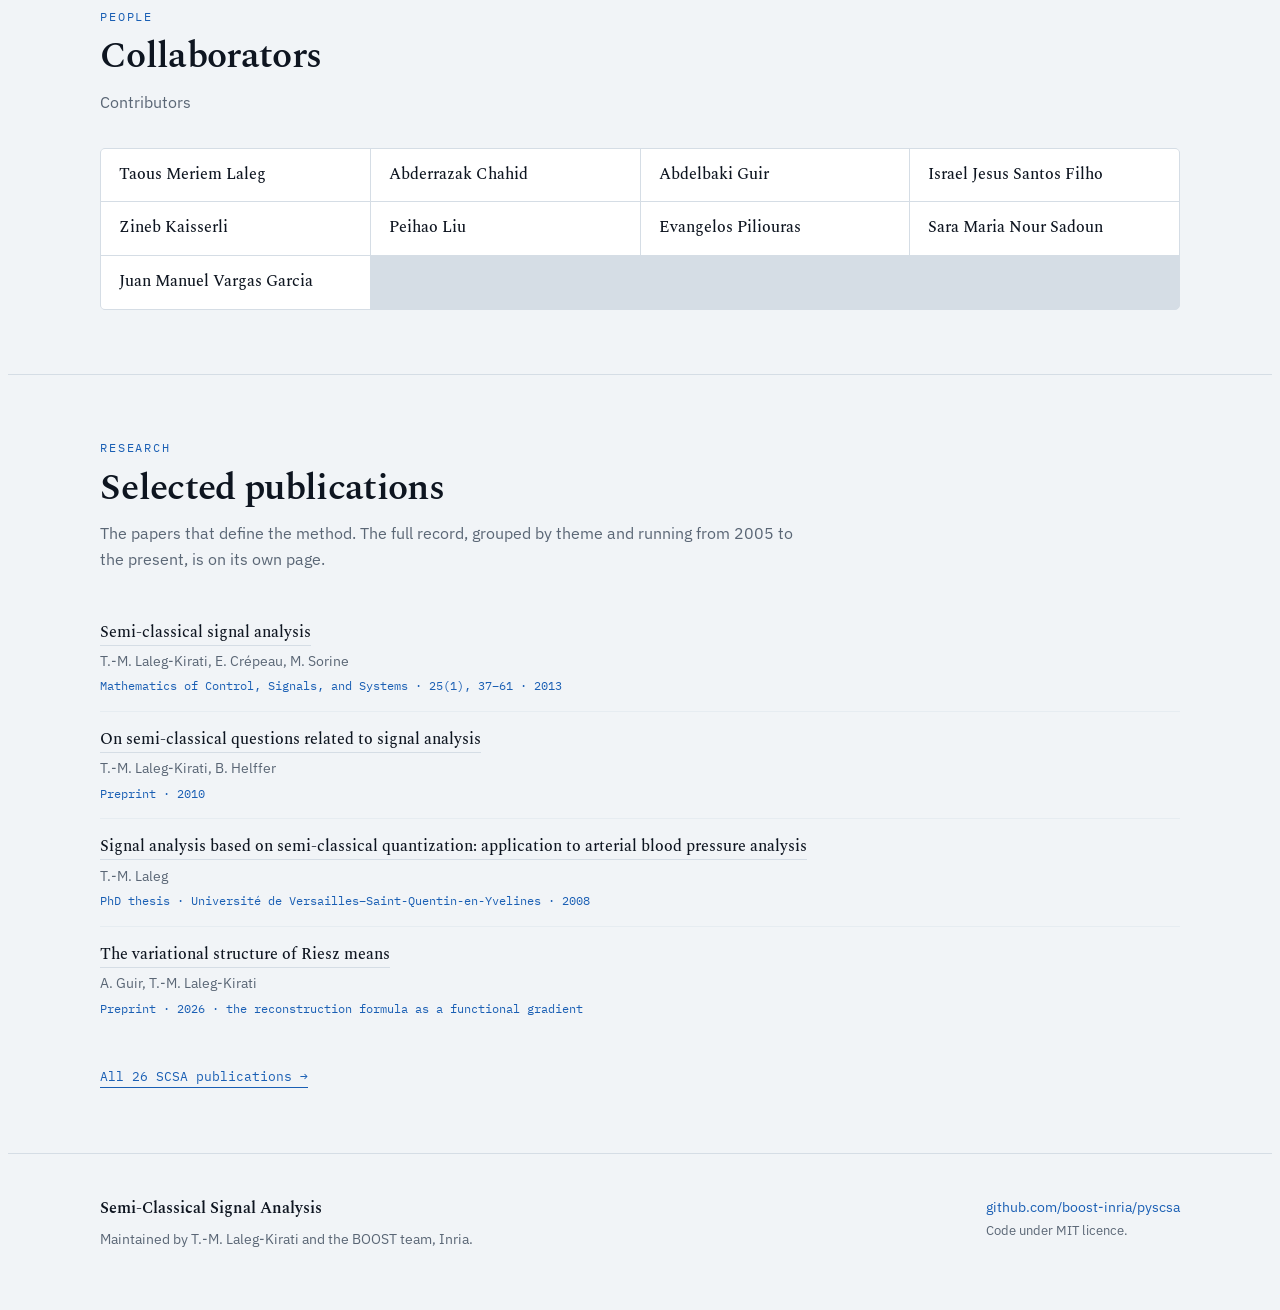
==== commit 338a1553: "Update index.html" ====
--- a/index.html
+++ b/index.html
@@ -202,7 +202,7 @@
       <span class="sec-num">04 · Two dimensions</span>
       <h2>Images</h2>
       <p class="sec-sub">The construction carries over to two dimensions through the 2-D Schrödinger
-        operator, applied to a synthetic phantom with sharp edges and smooth interiors. The same
+        operator,applied to a classic image-processing test photograph (CC0, photographer Lav Varshney) with sharp edges and smooth interiors. The same
         trade-off governs it: smaller <em>h</em> means more eigenfunctions and a closer copy.</p>
     </div>
     <div class="instrument">
@@ -214,7 +214,7 @@
         </div>
       </div>
       <div class="imgrow">
-        <div class="imgbox"><img id="iOrig" alt="original phantom"><span class="cap">original</span></div>
+        <div class="imgbox"><img id="iOrig" alt="original photograph"><span class="cap">original</span></div>
         <div class="imgbox"><img id="iRec" alt="SCSA reconstruction"><span class="cap" id="iCap">reconstruction</span></div>
       </div>
       <div class="readouts">
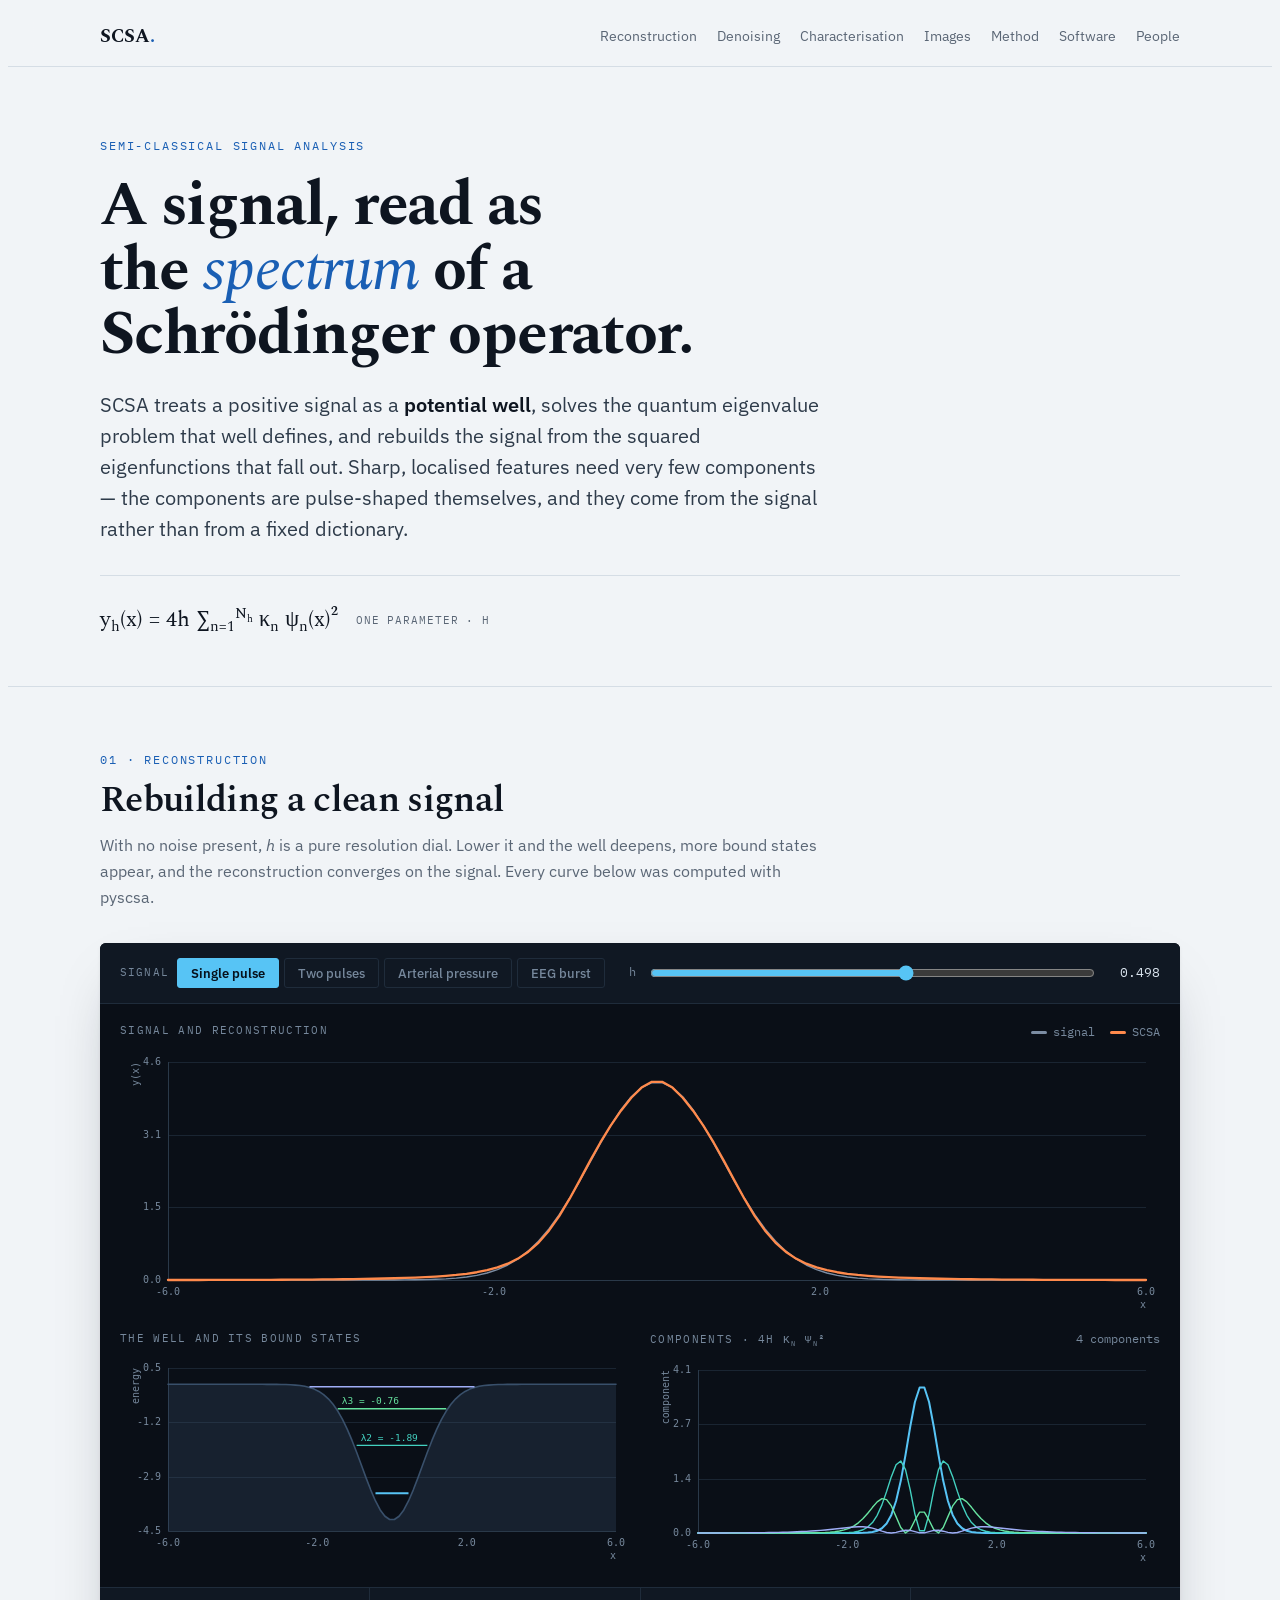
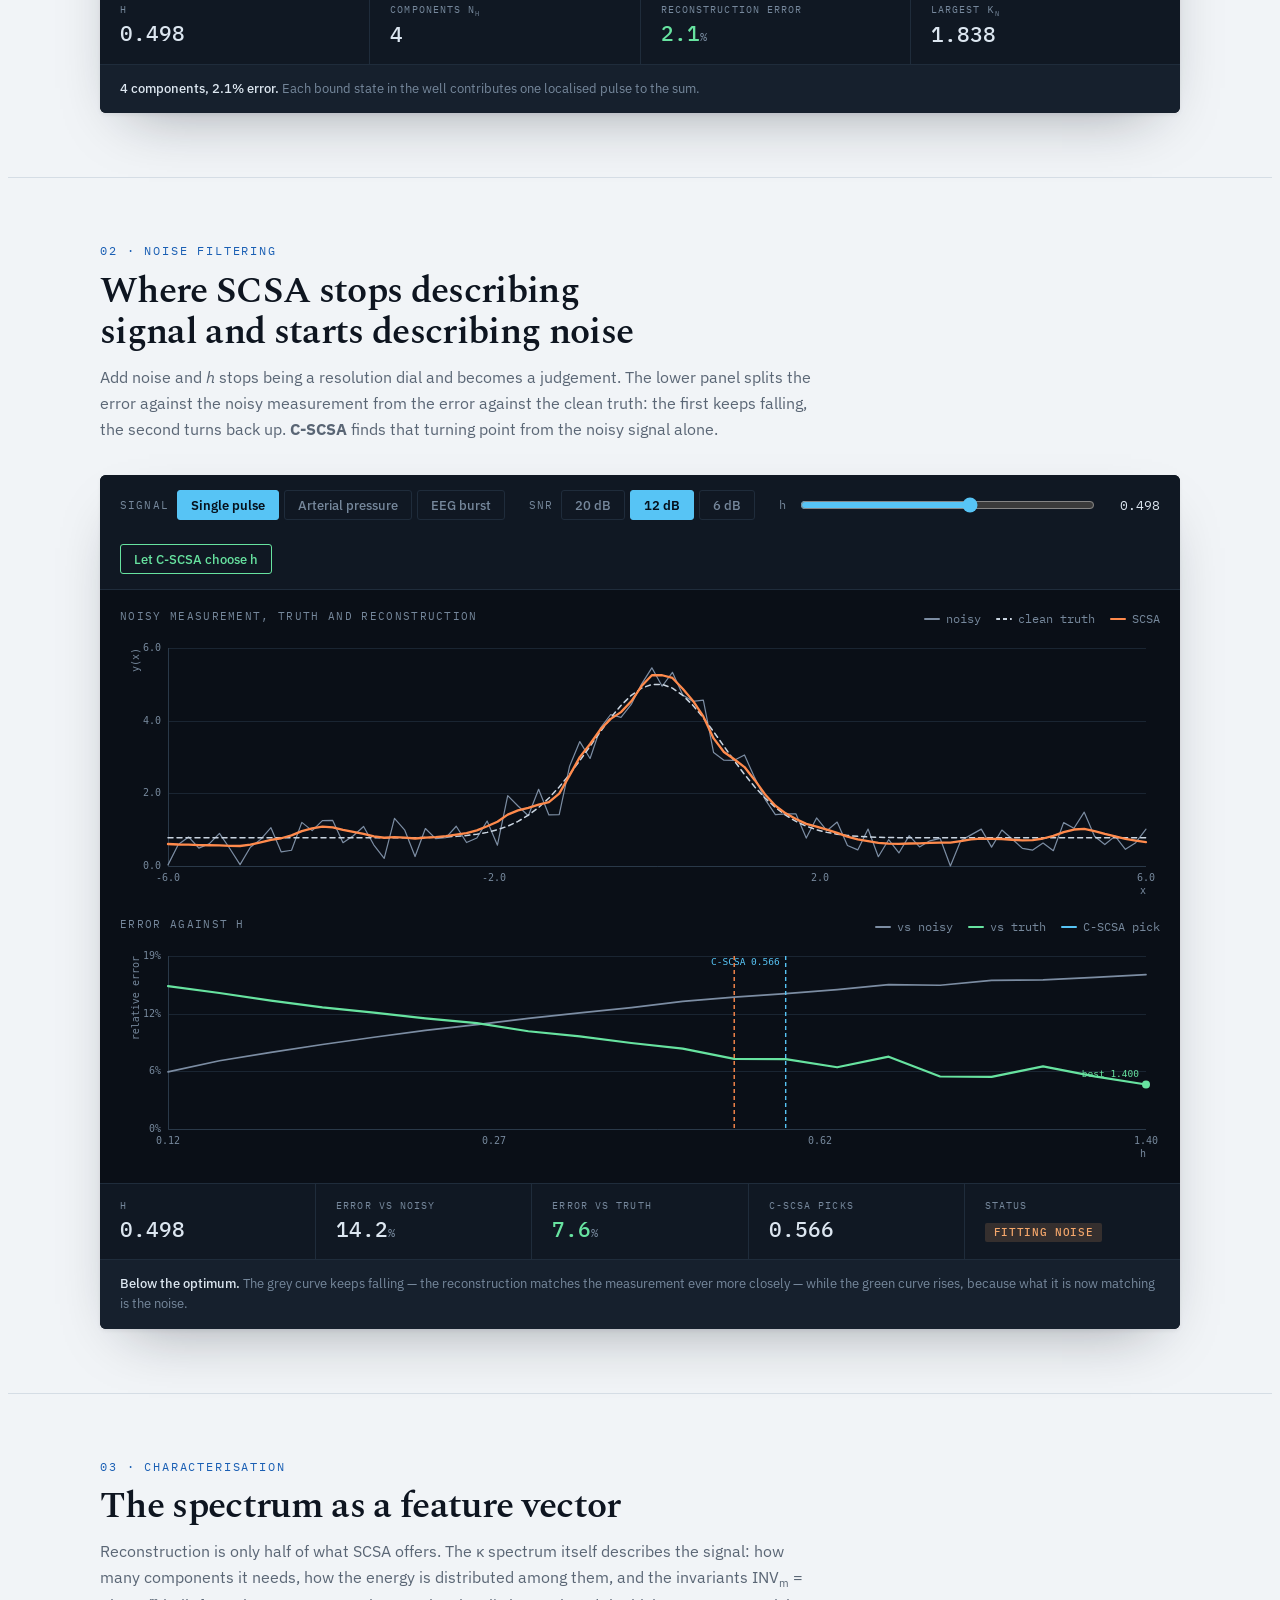
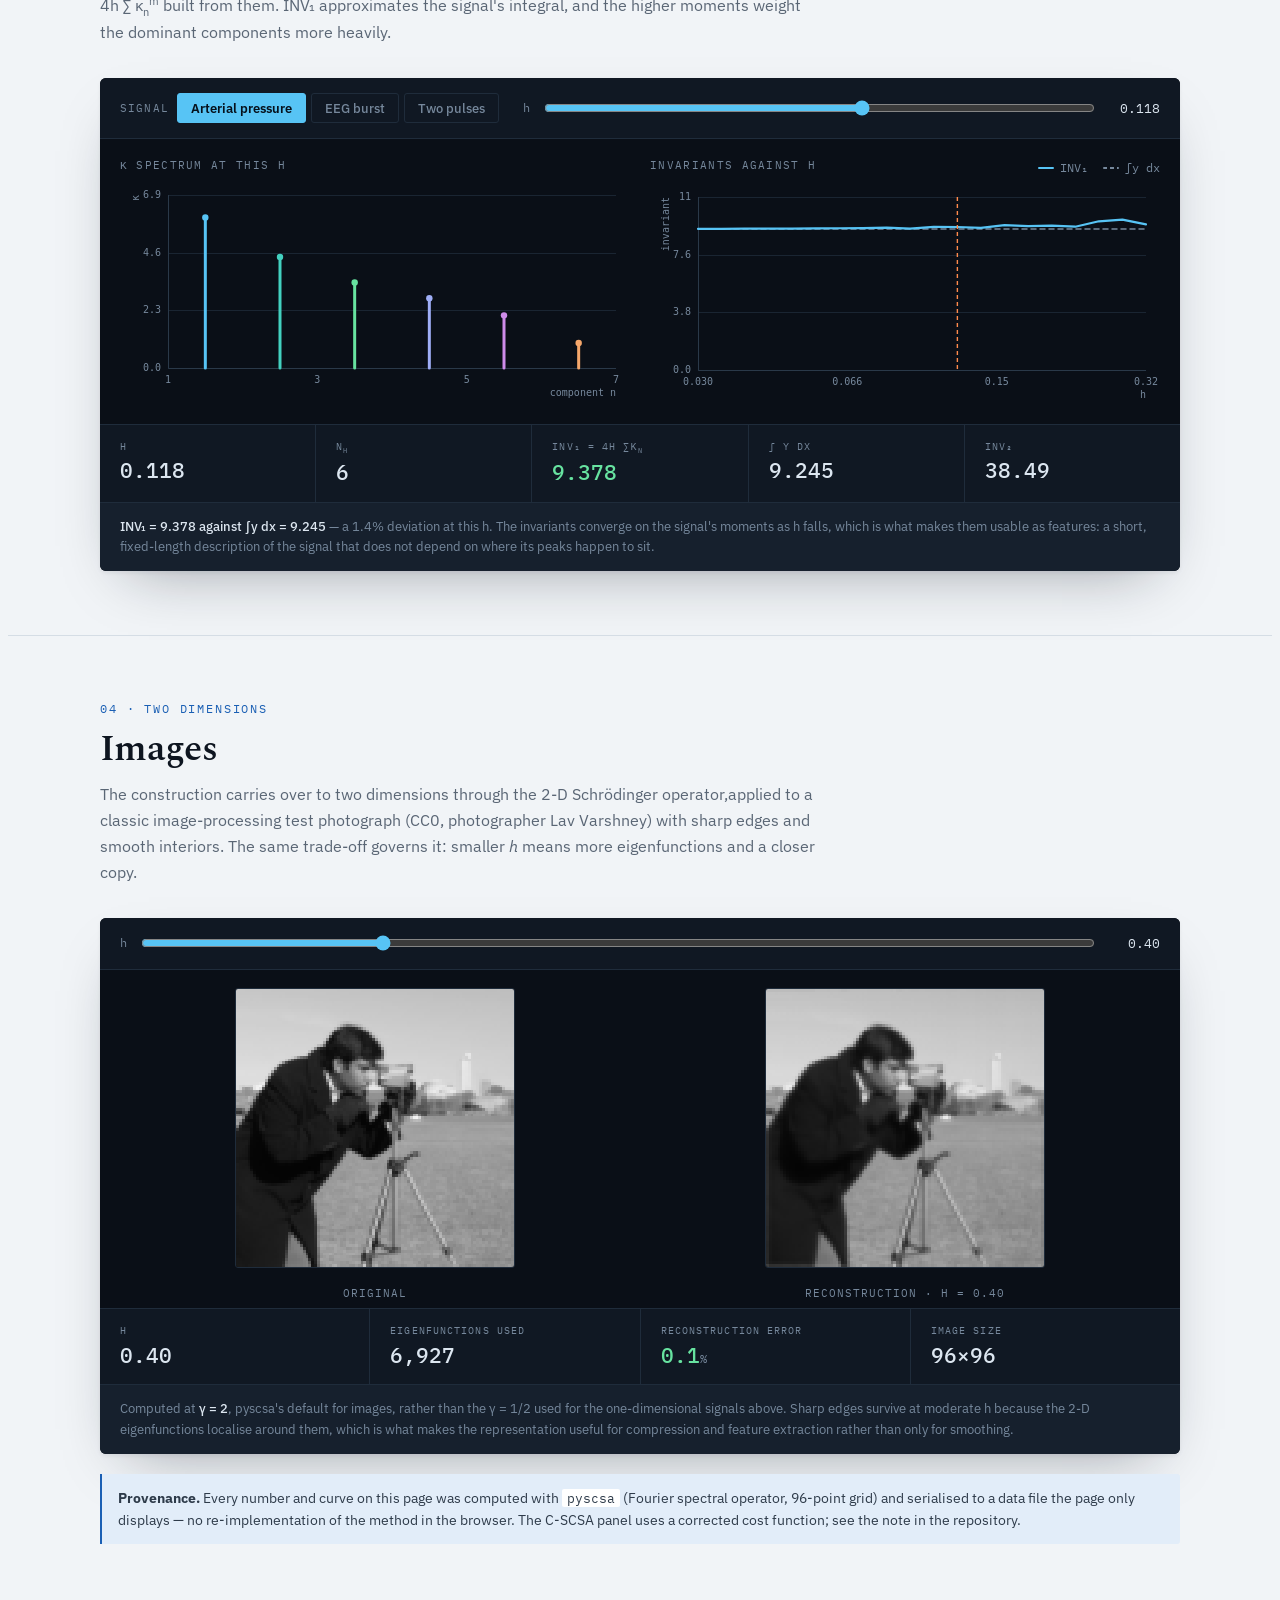
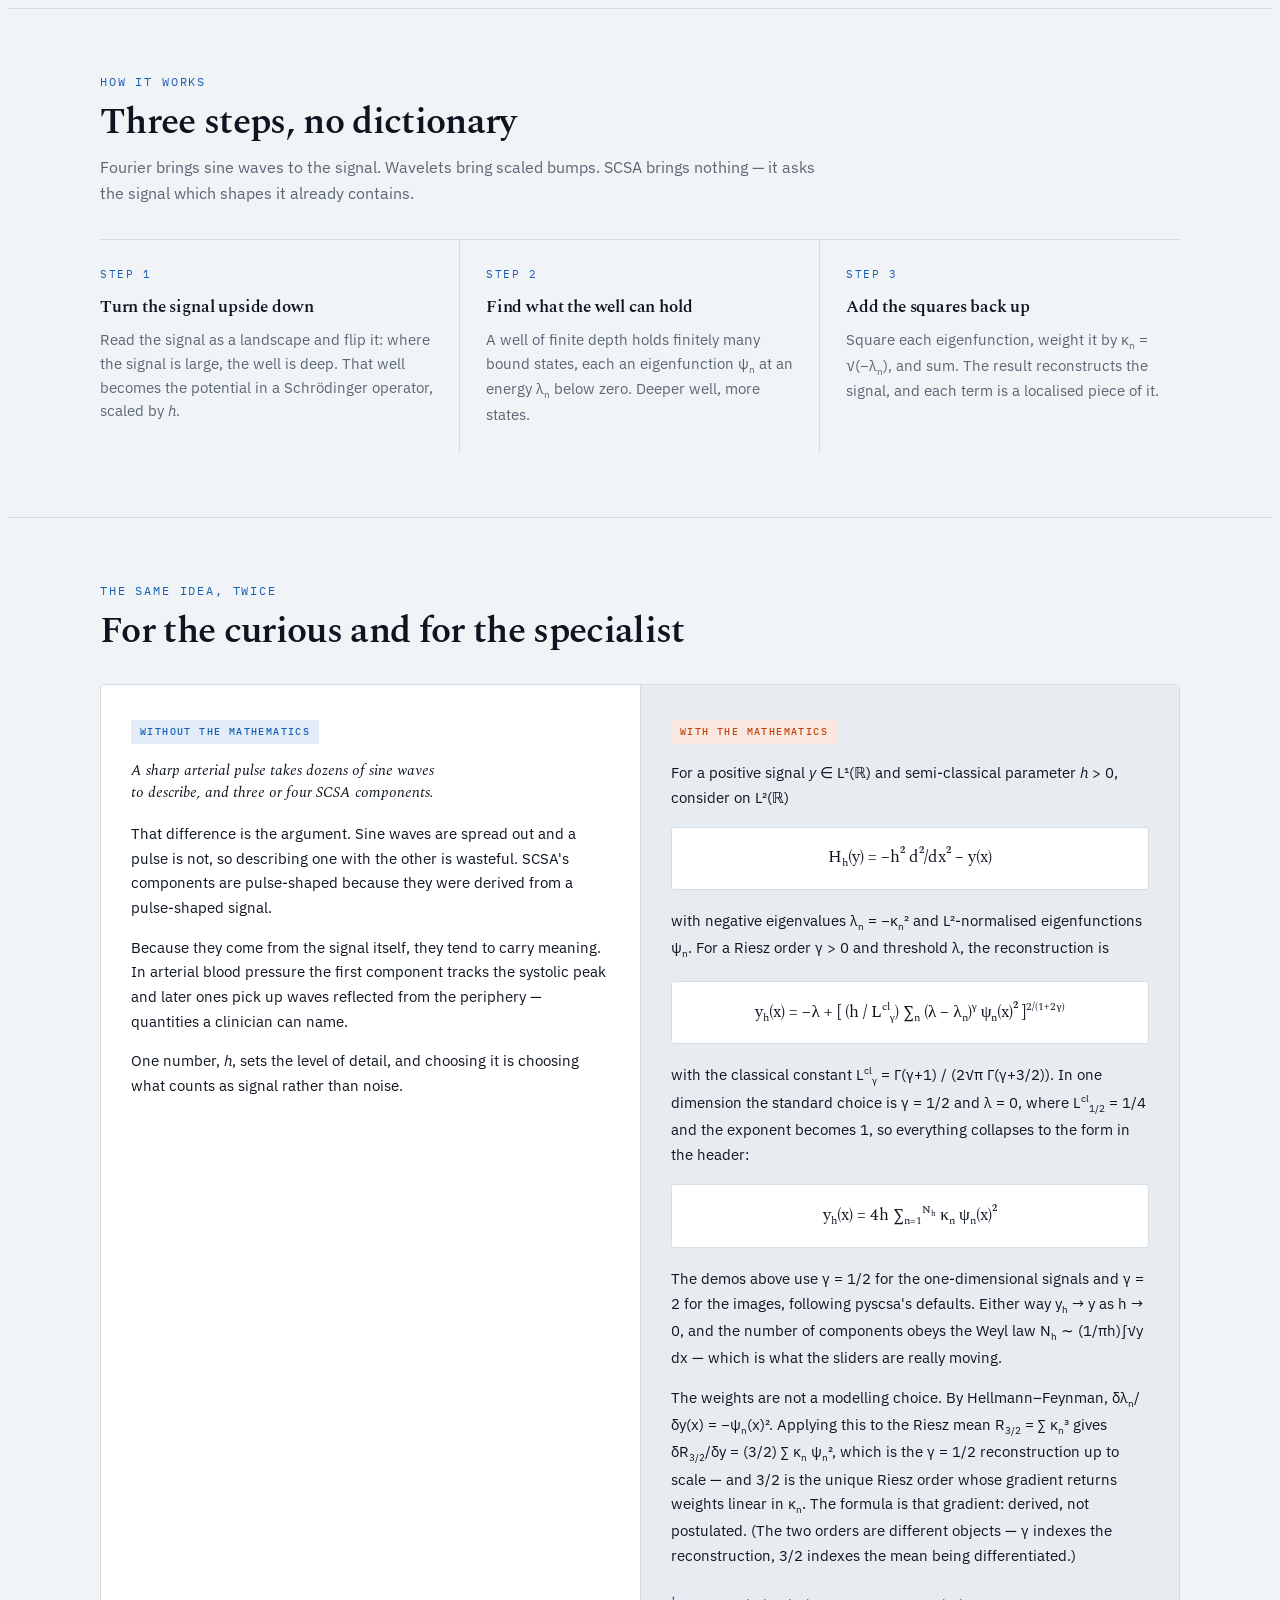
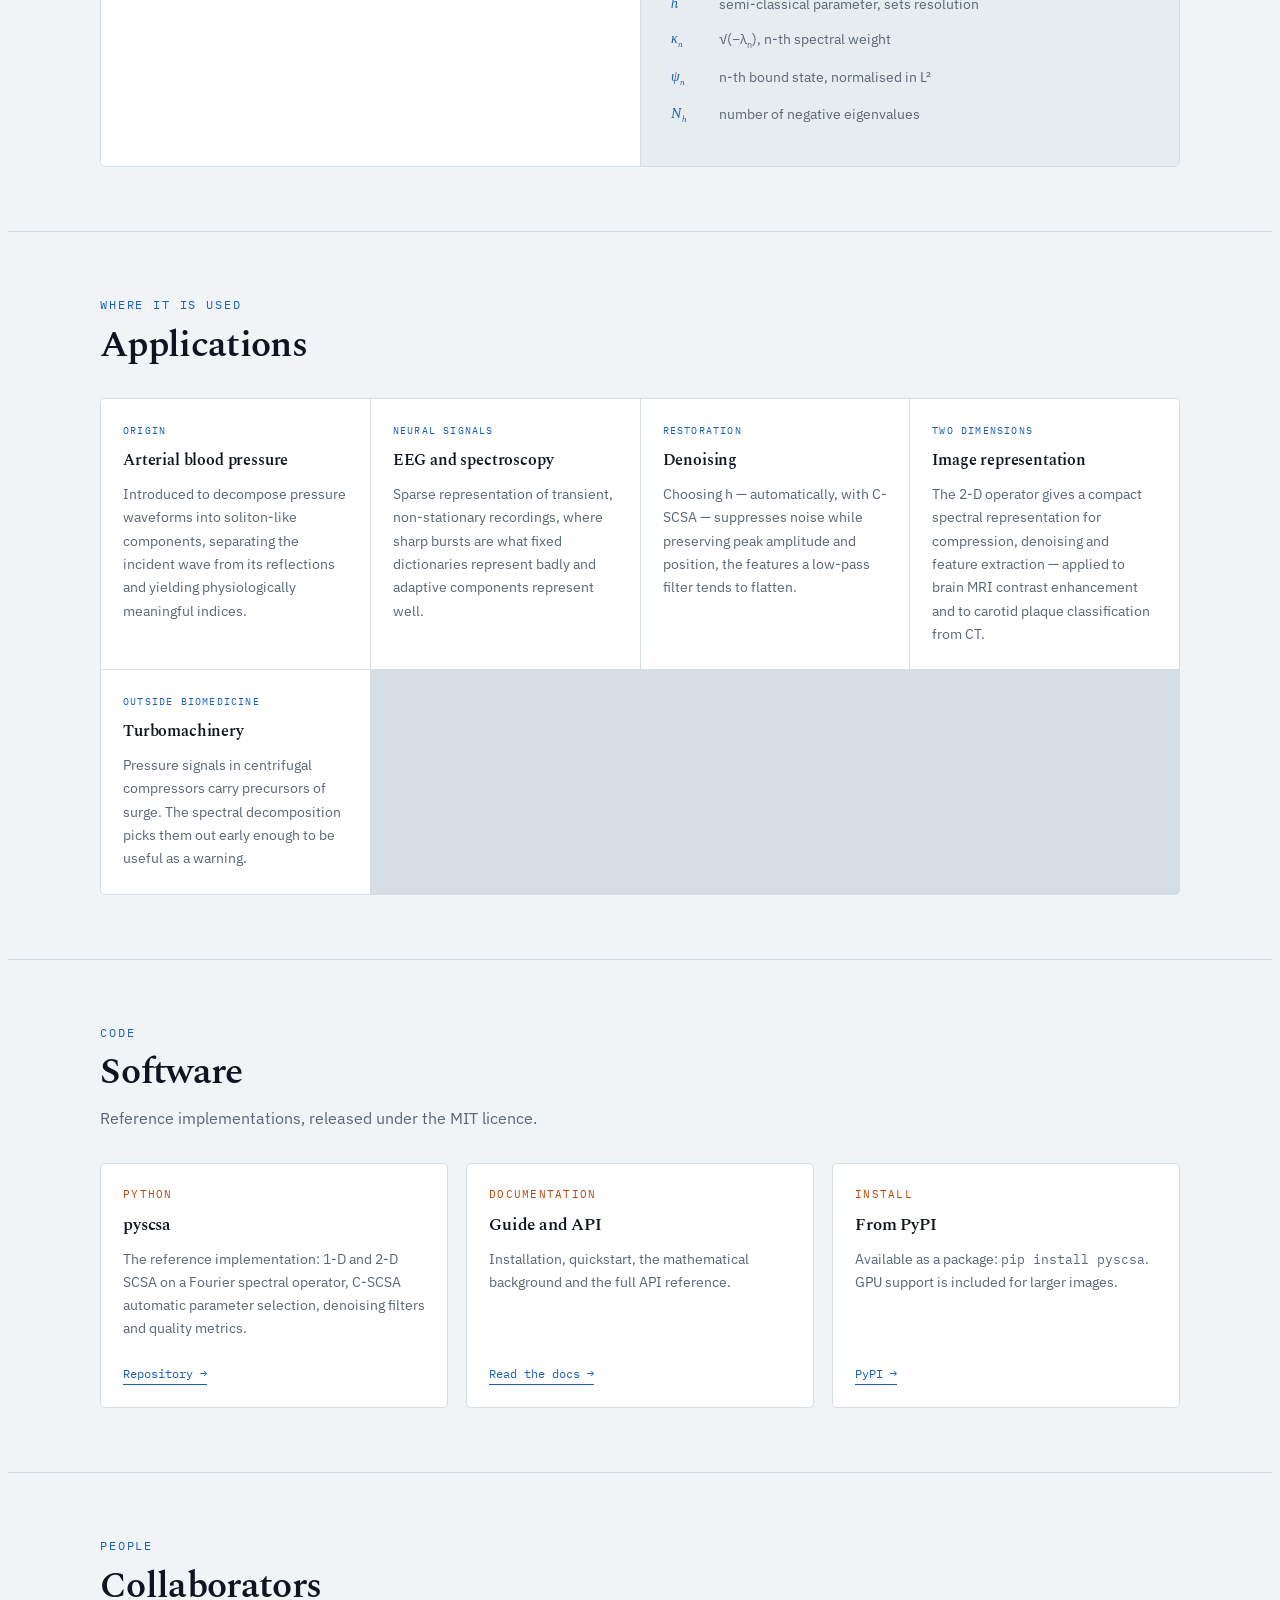
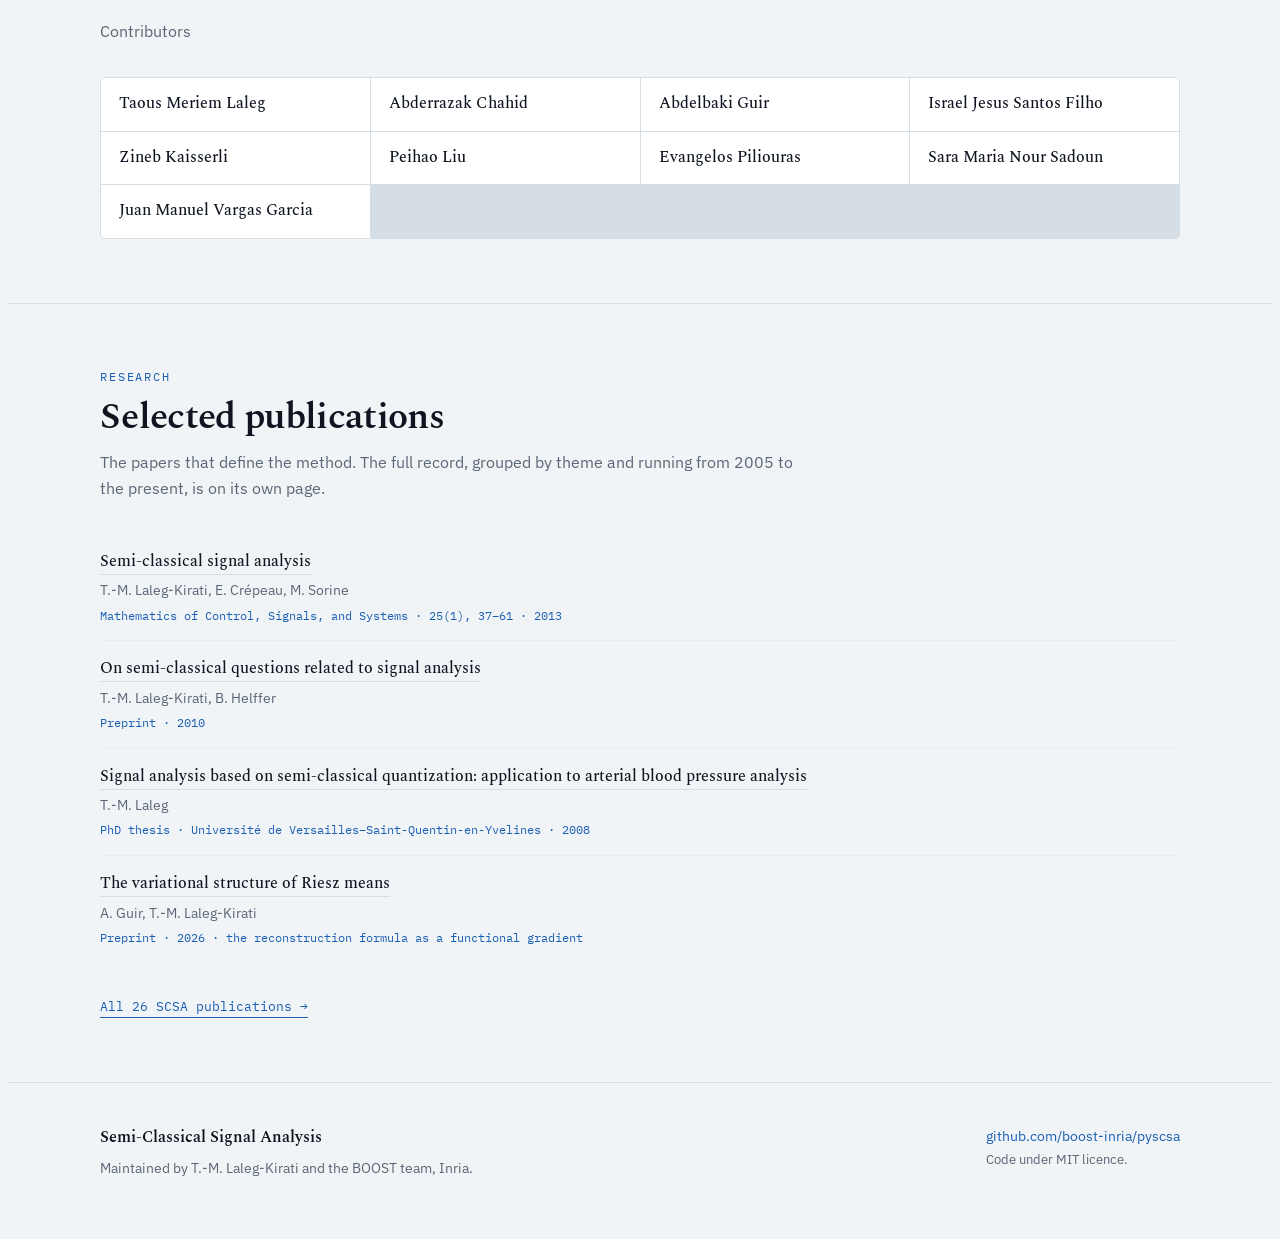
==== commit 46f25320: "Update index.html" ====
--- a/index.html
+++ b/index.html
@@ -353,8 +353,6 @@
           GPU support is included for larger images.</p>
         <a href="https://pypi.org/project/pyscsa/">PyPI →</a></div>
     </div>
-    <div class="todo"><b>To confirm:</b> whether the MATLAB and C++ implementations should also be
-      listed here, and where they live.</div>
   </div>
 </section>
 
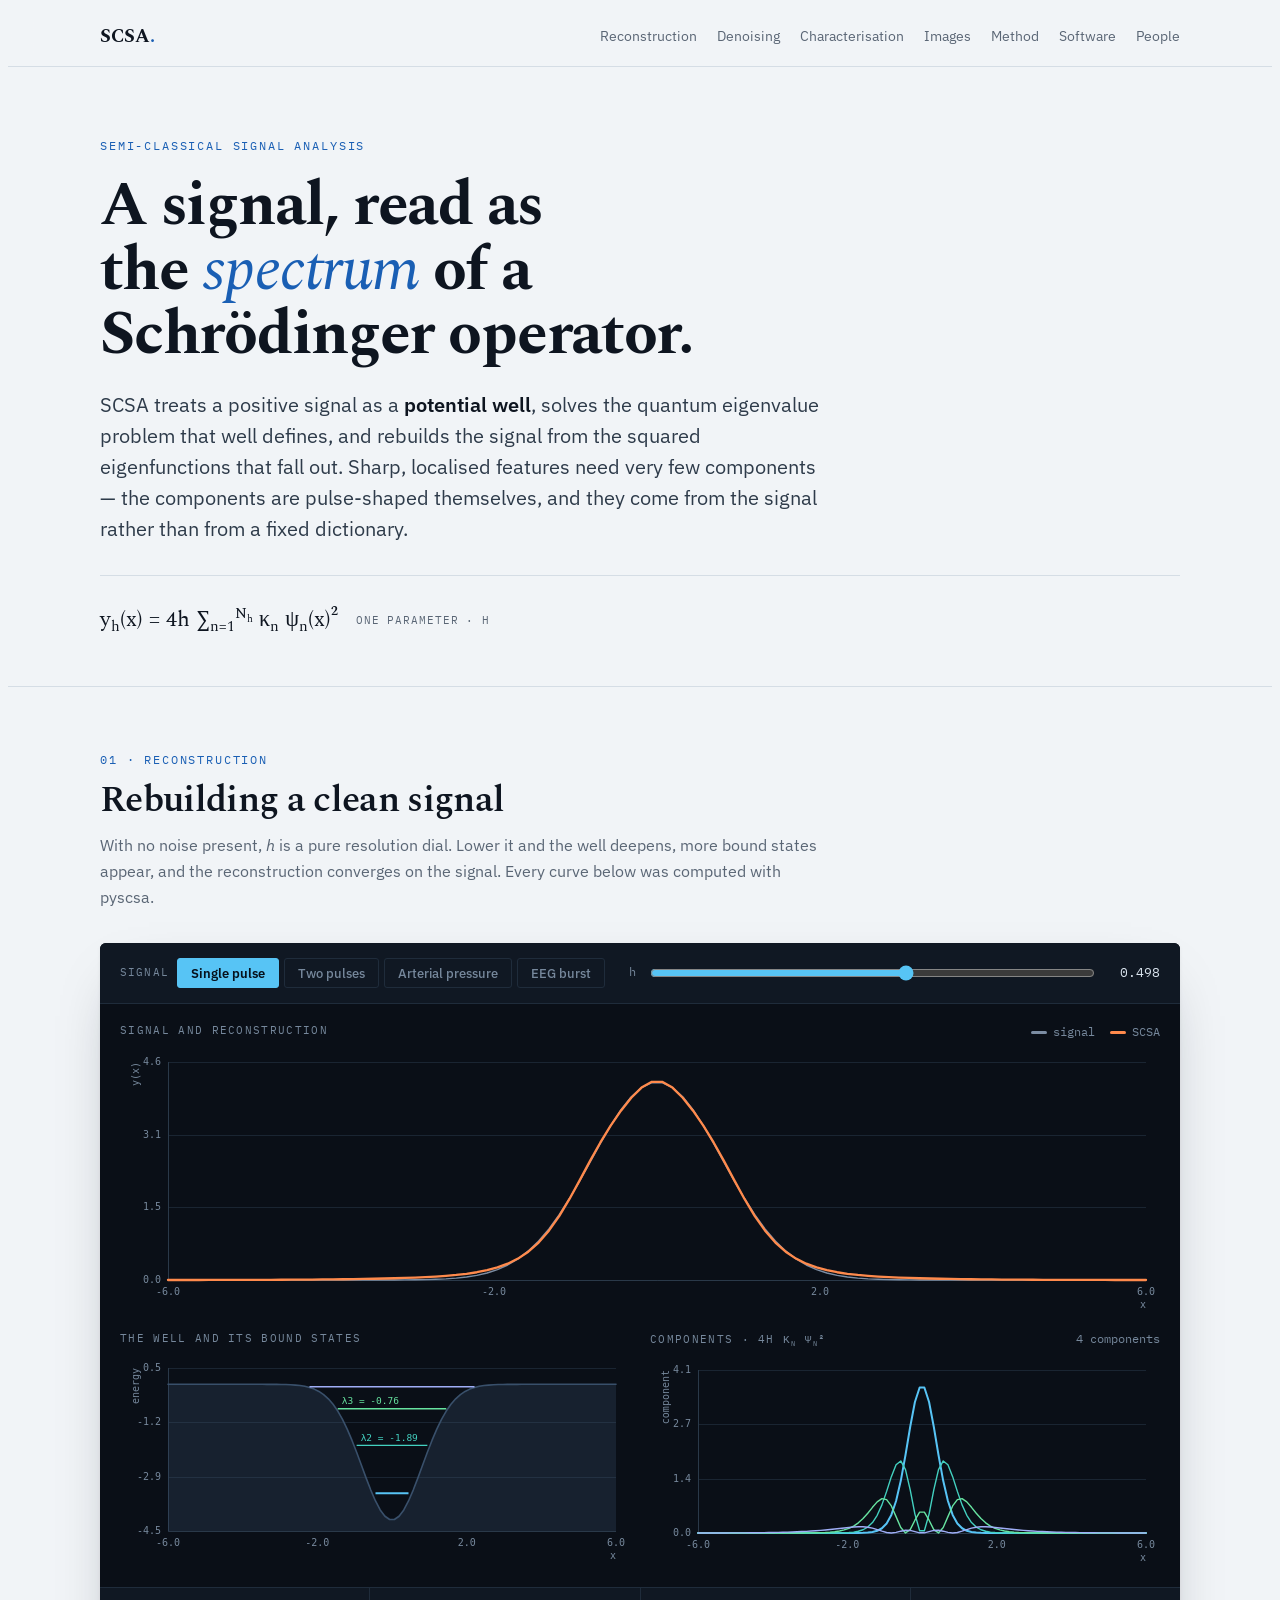
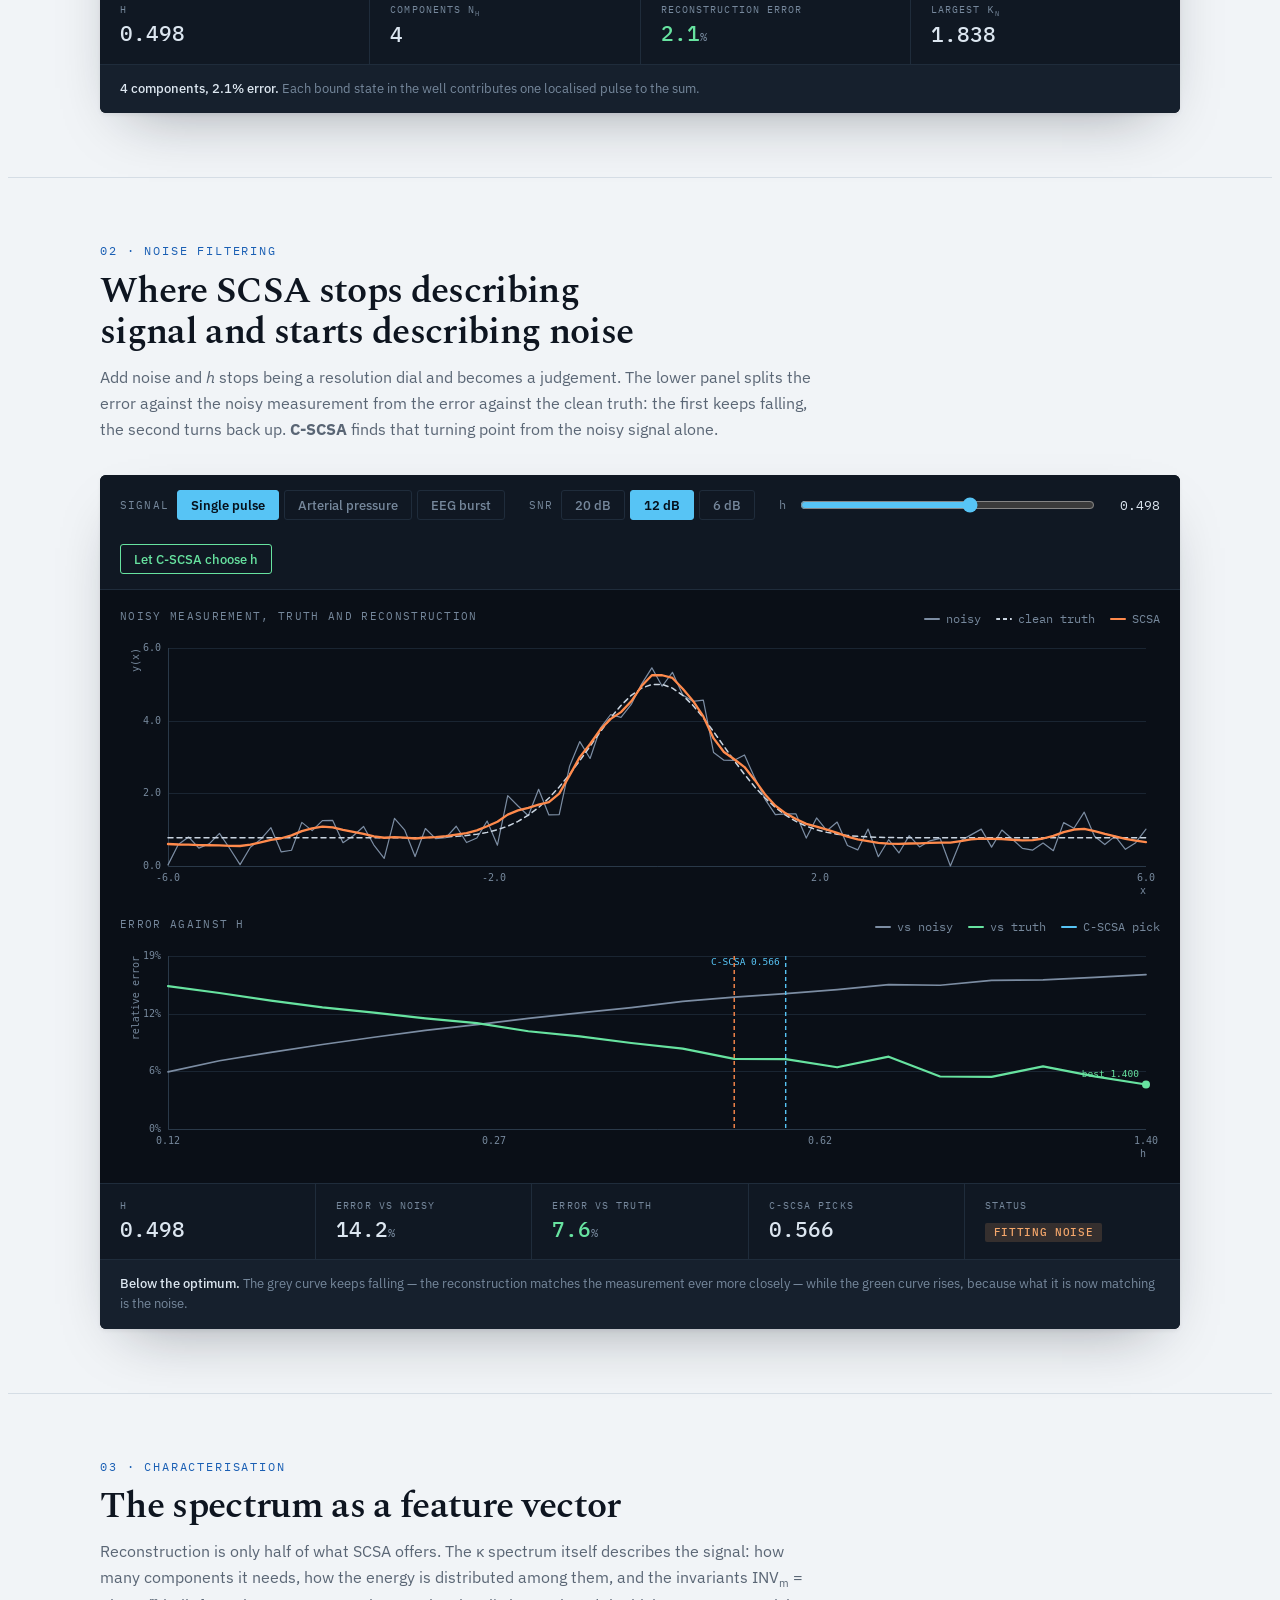
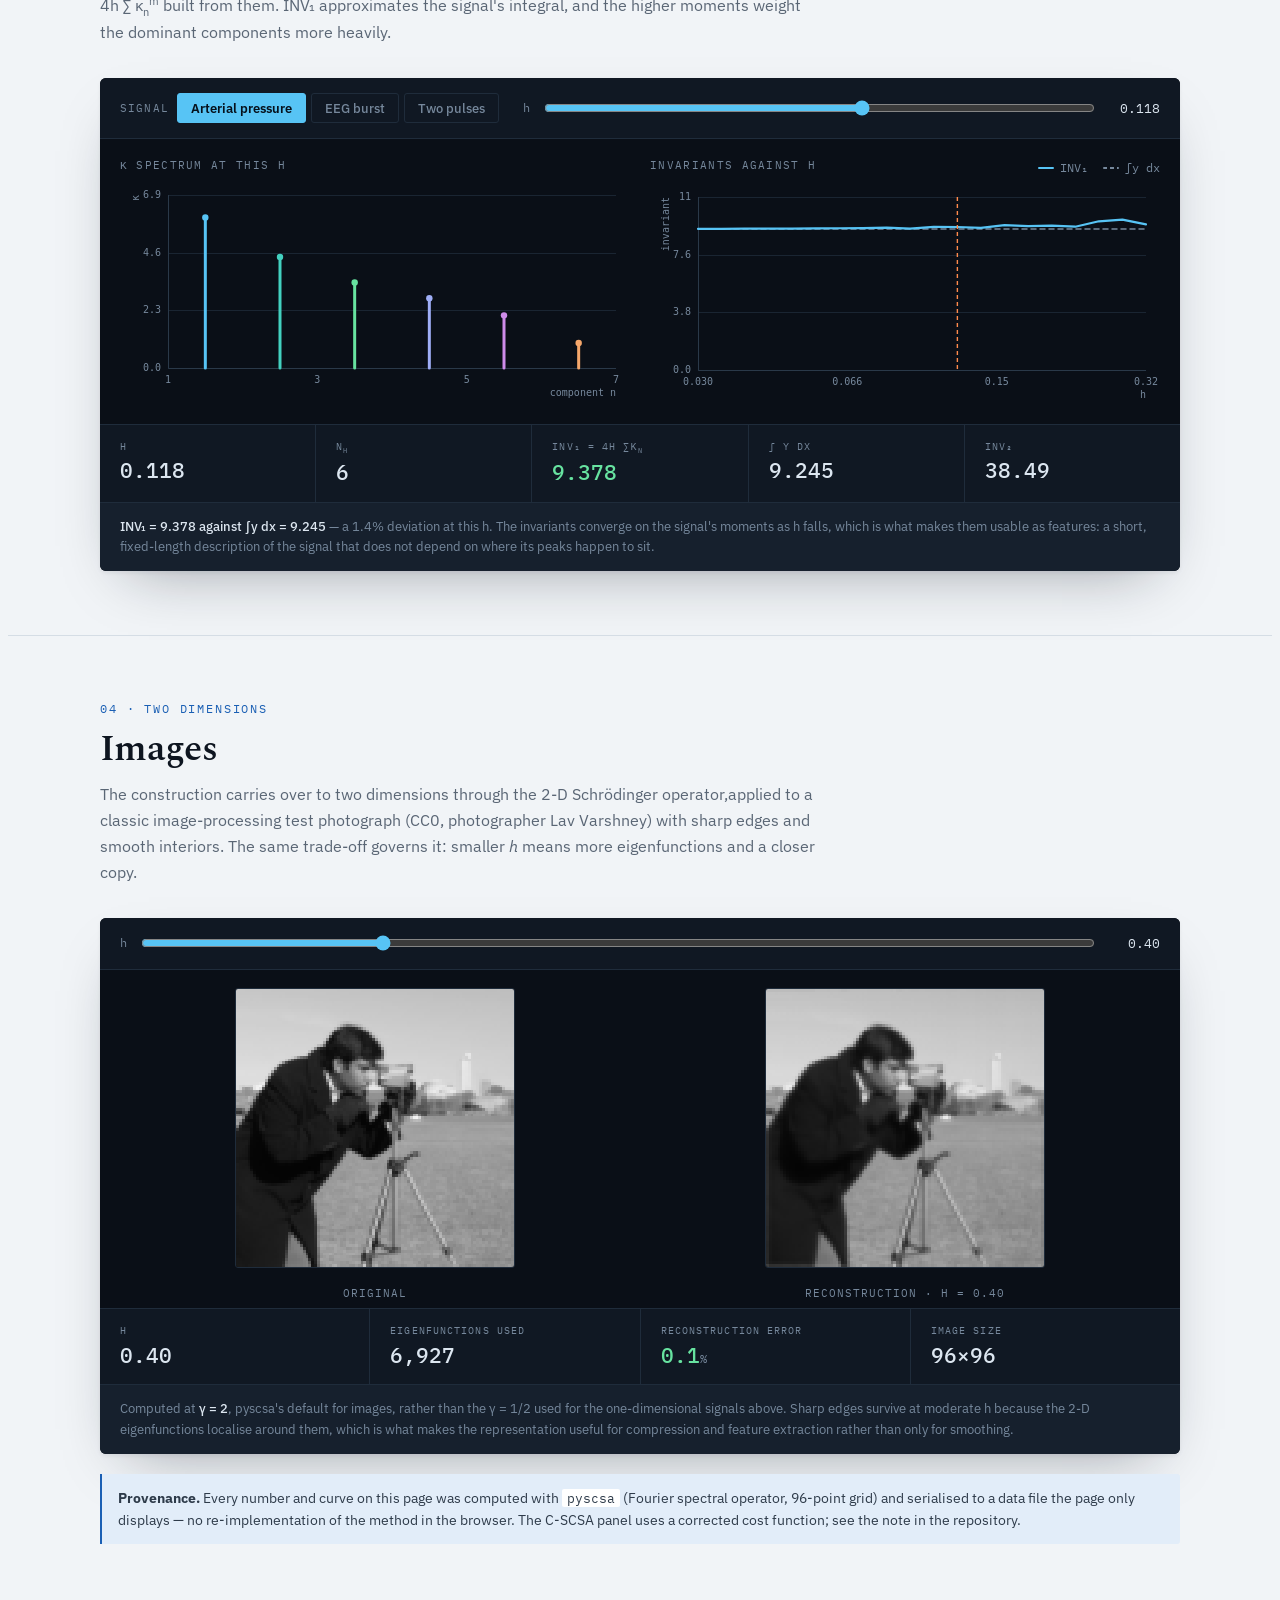
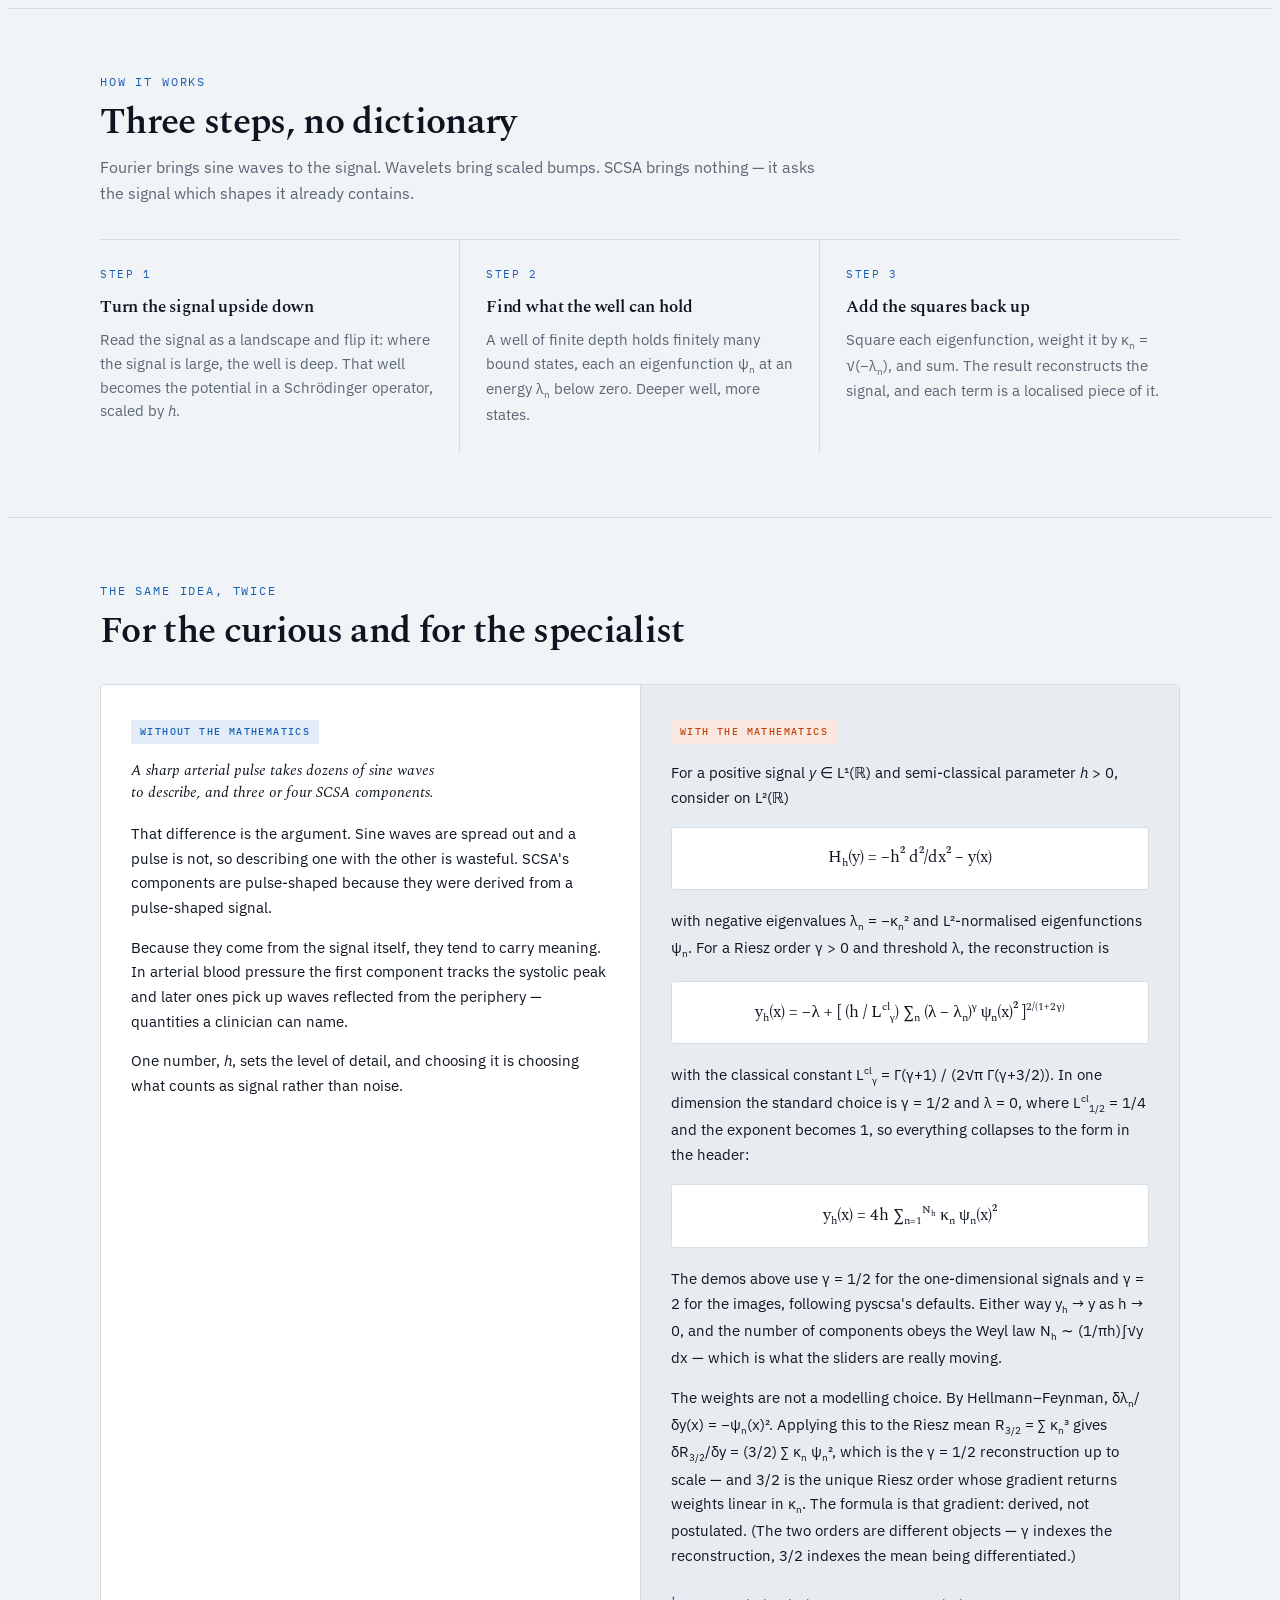
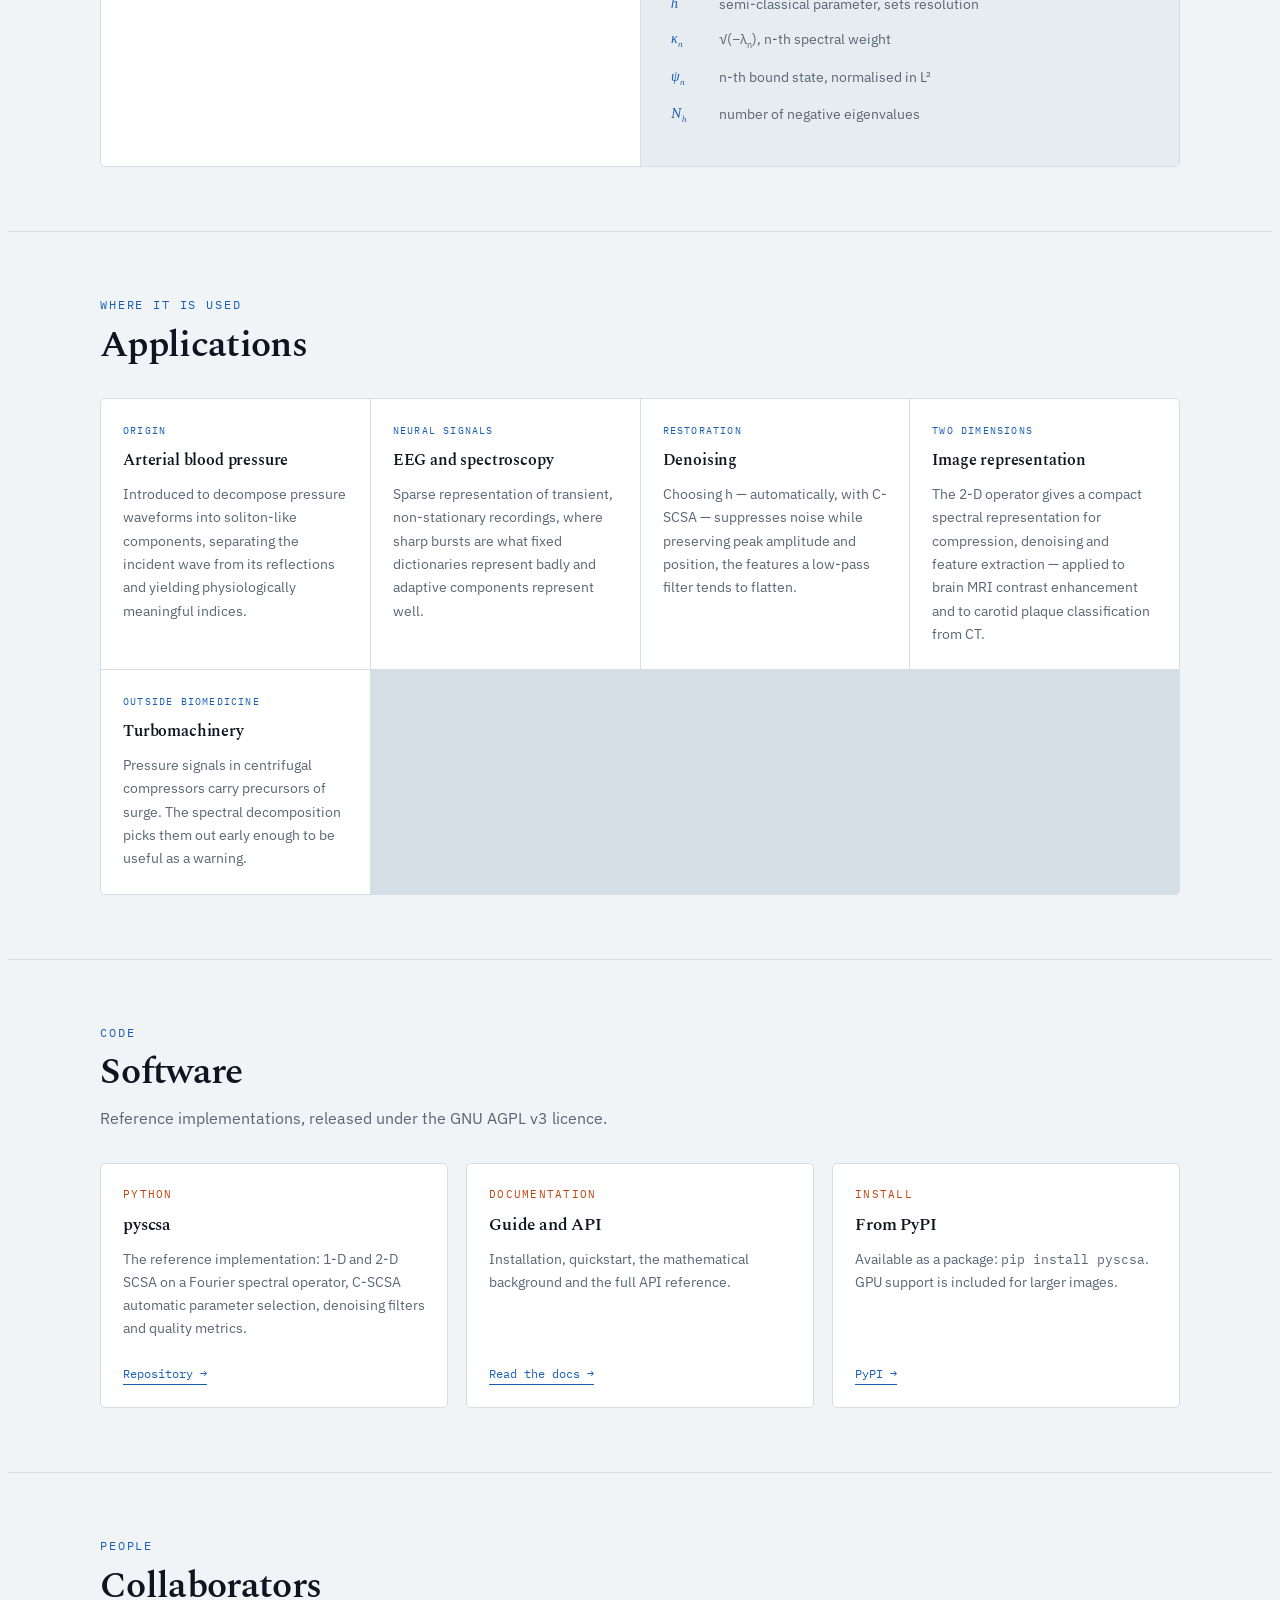
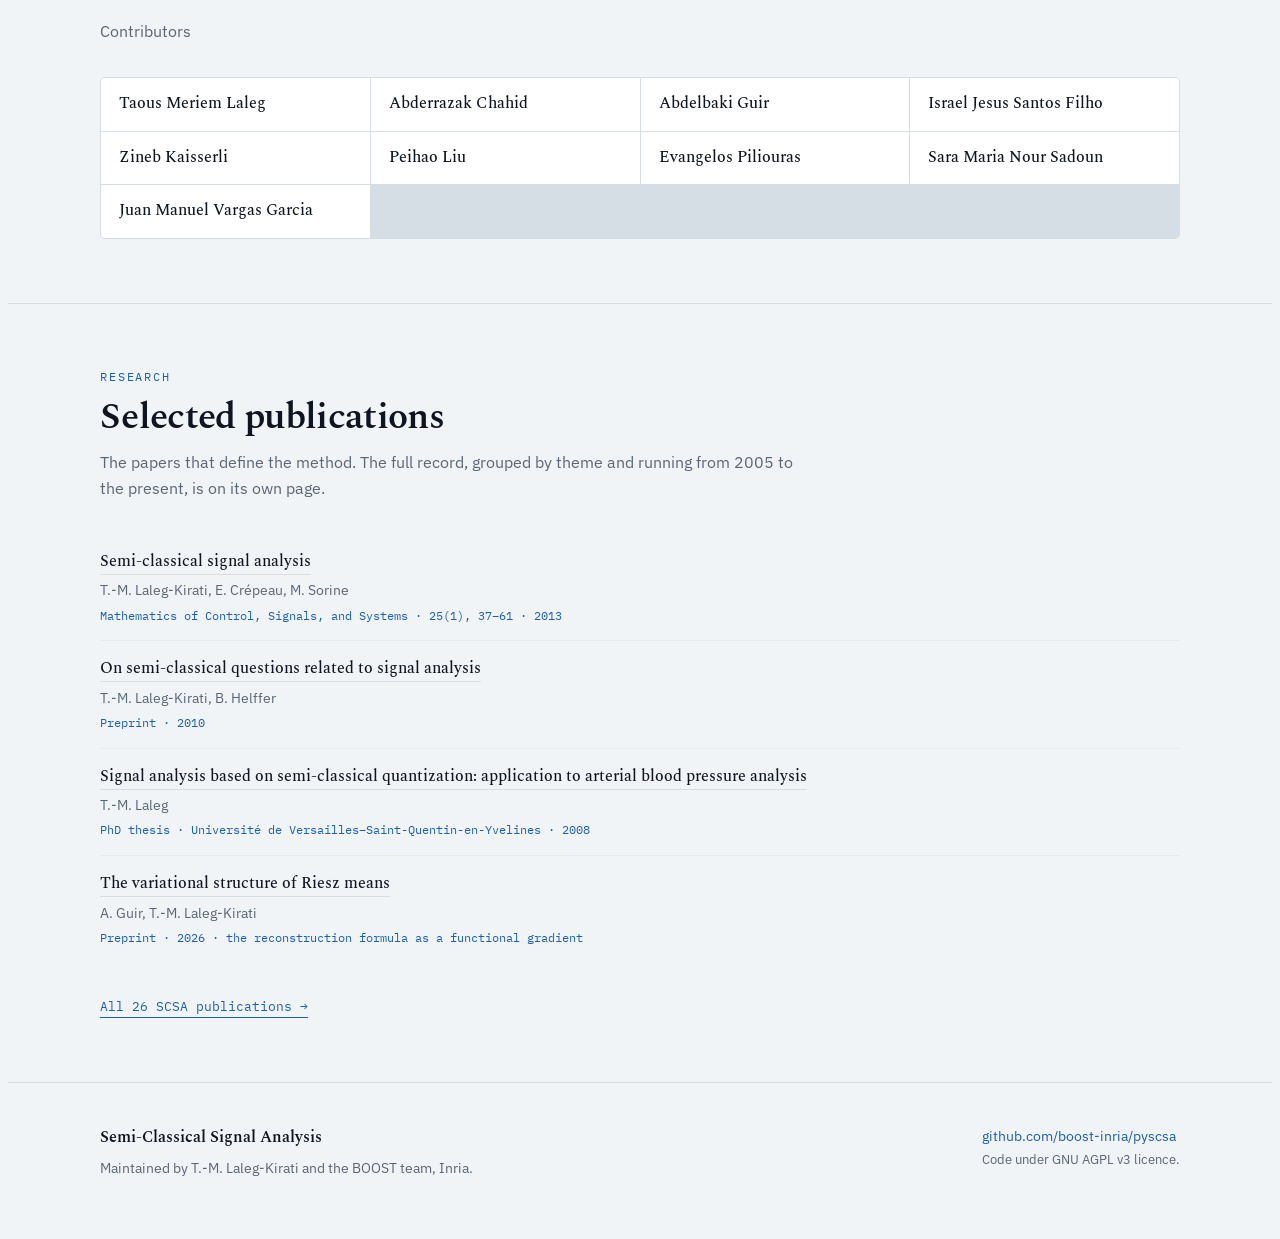
==== commit 83f86207: "Update index.html" ====
--- a/index.html
+++ b/index.html
@@ -339,7 +339,7 @@
 <section id="software">
   <div class="wrap">
     <div class="sec-head"><span class="sec-num">Code</span><h2>Software</h2>
-      <p class="sec-sub">Reference implementations, released under the MIT licence.</p></div>
+      <p class="sec-sub">Reference implementations, released under the GNU AGPL v3 licence.</p></div>
     <div class="sw-grid">
       <div class="sw-card"><span class="lang">Python</span><h3>pyscsa</h3>
         <p>The reference implementation: 1-D and 2-D SCSA on a Fourier spectral operator, C-SCSA
@@ -411,7 +411,7 @@
     <div><div style="font-family:var(--serif);font-weight:600;color:var(--ink);font-size:1.02rem;margin-bottom:5px">Semi-Classical Signal Analysis</div>
       <div>Maintained by T.-M. Laleg-Kirati and the BOOST team, Inria.</div></div>
     <div><a href="https://github.com/boost-inria/pyscsa">github.com/boost-inria/pyscsa</a><br>
-      <span style="font-size:.82rem">Code under MIT licence.</span></div>
+      <span style="font-size:.82rem">Code under GNU AGPL v3 licence.</span></div>
   </div>
 </footer>
 <script src="data.js"></script>
